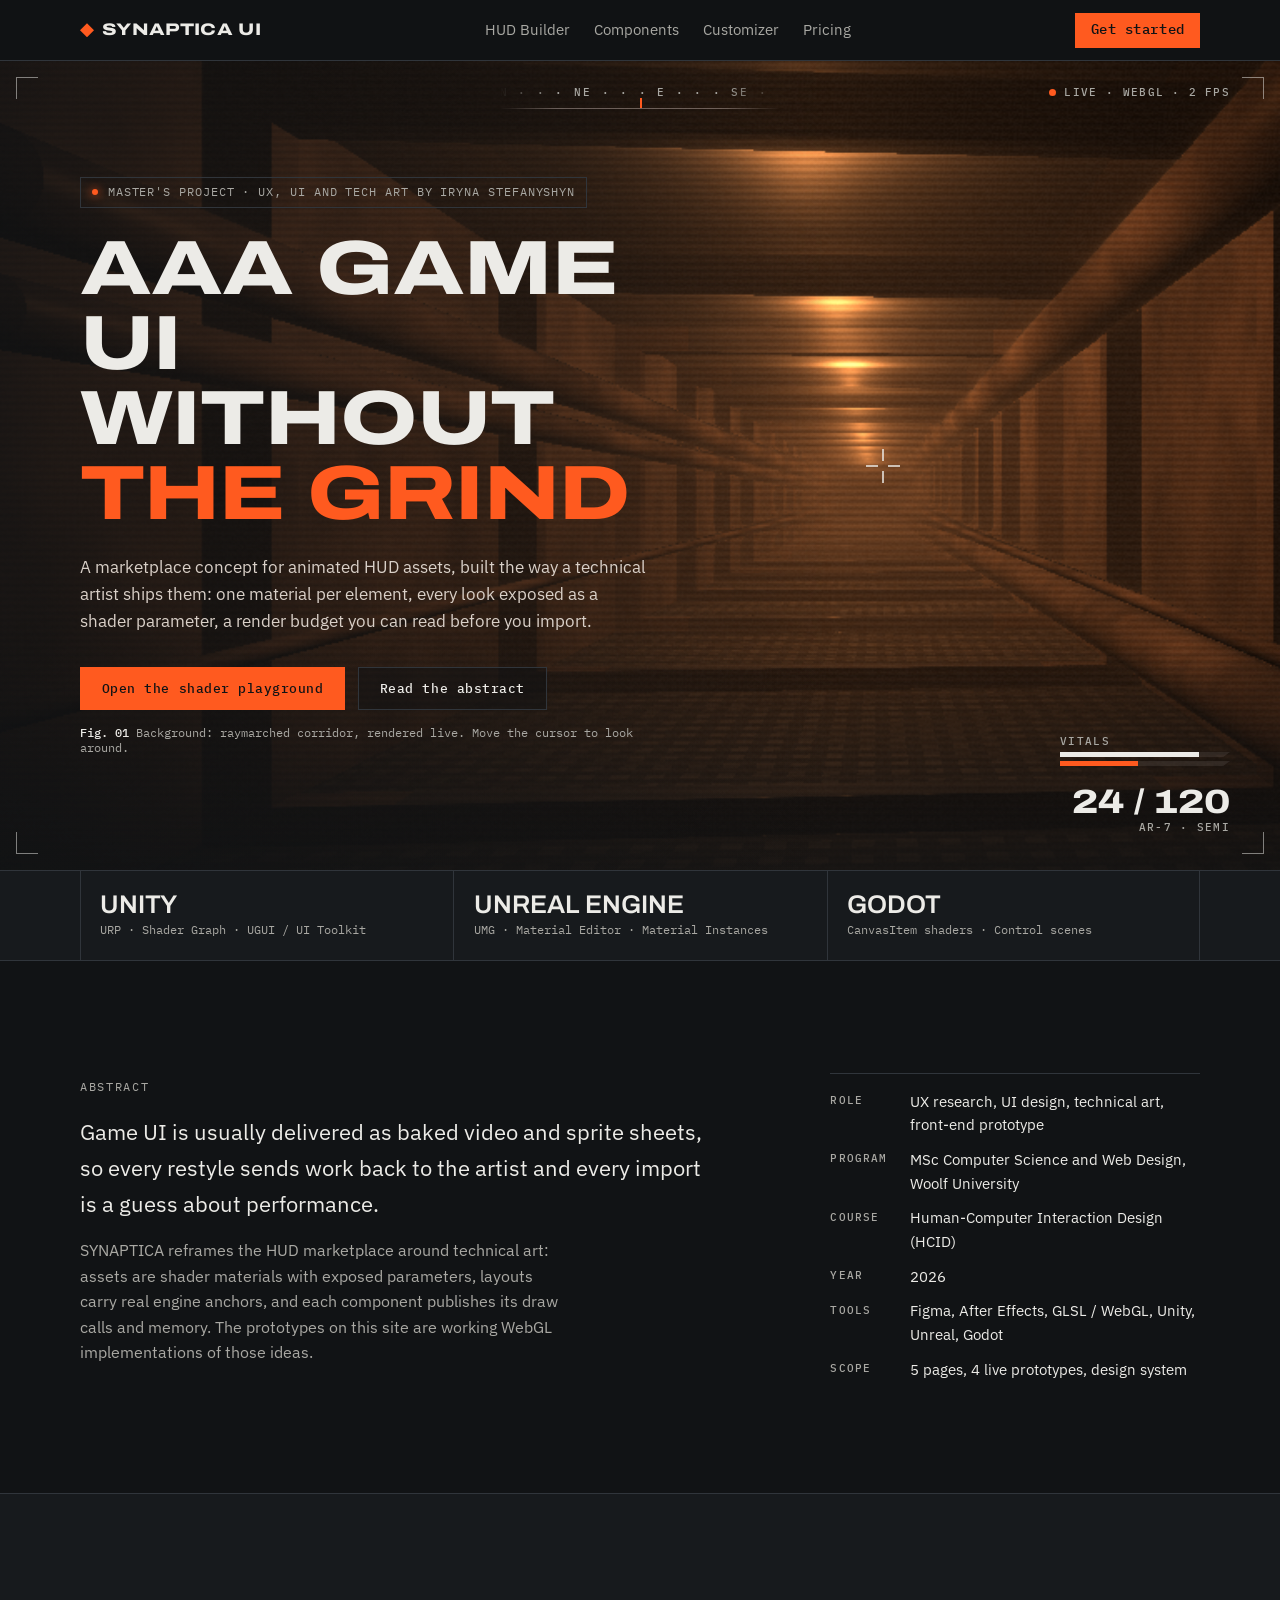
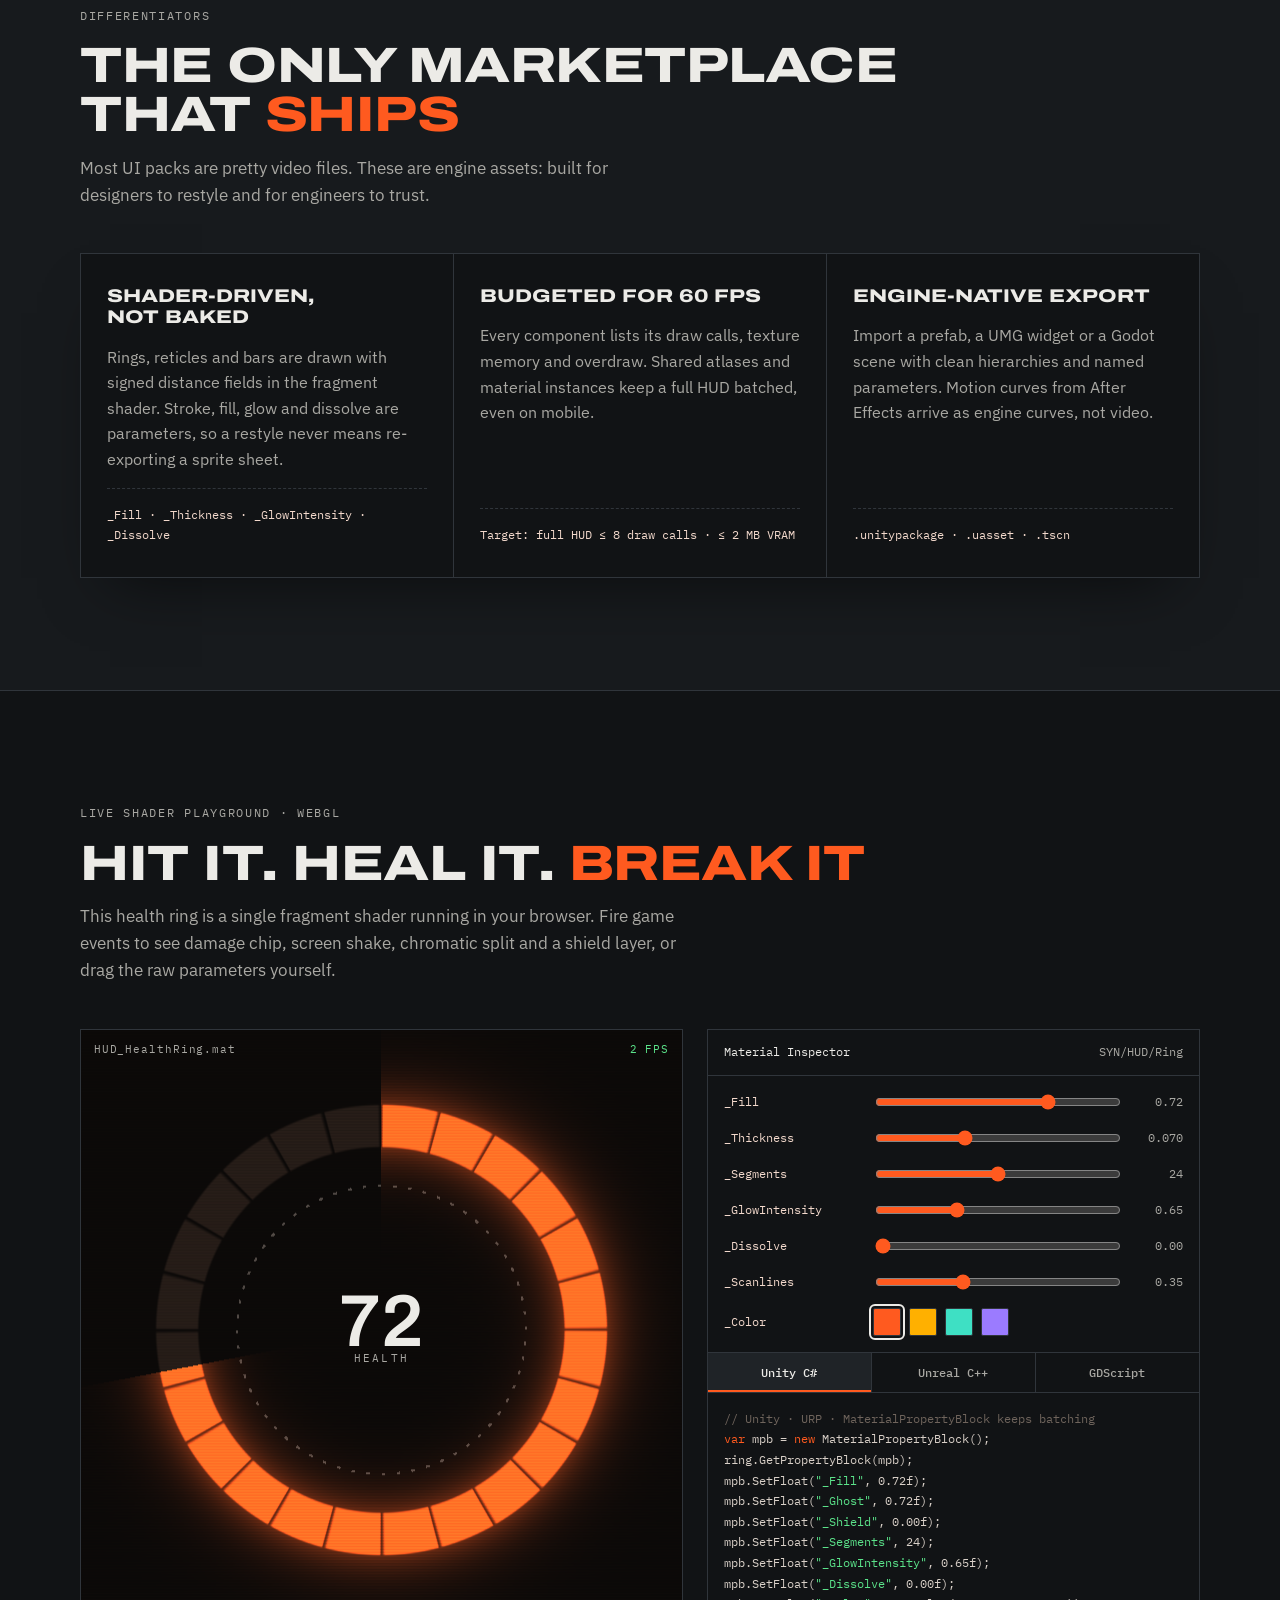
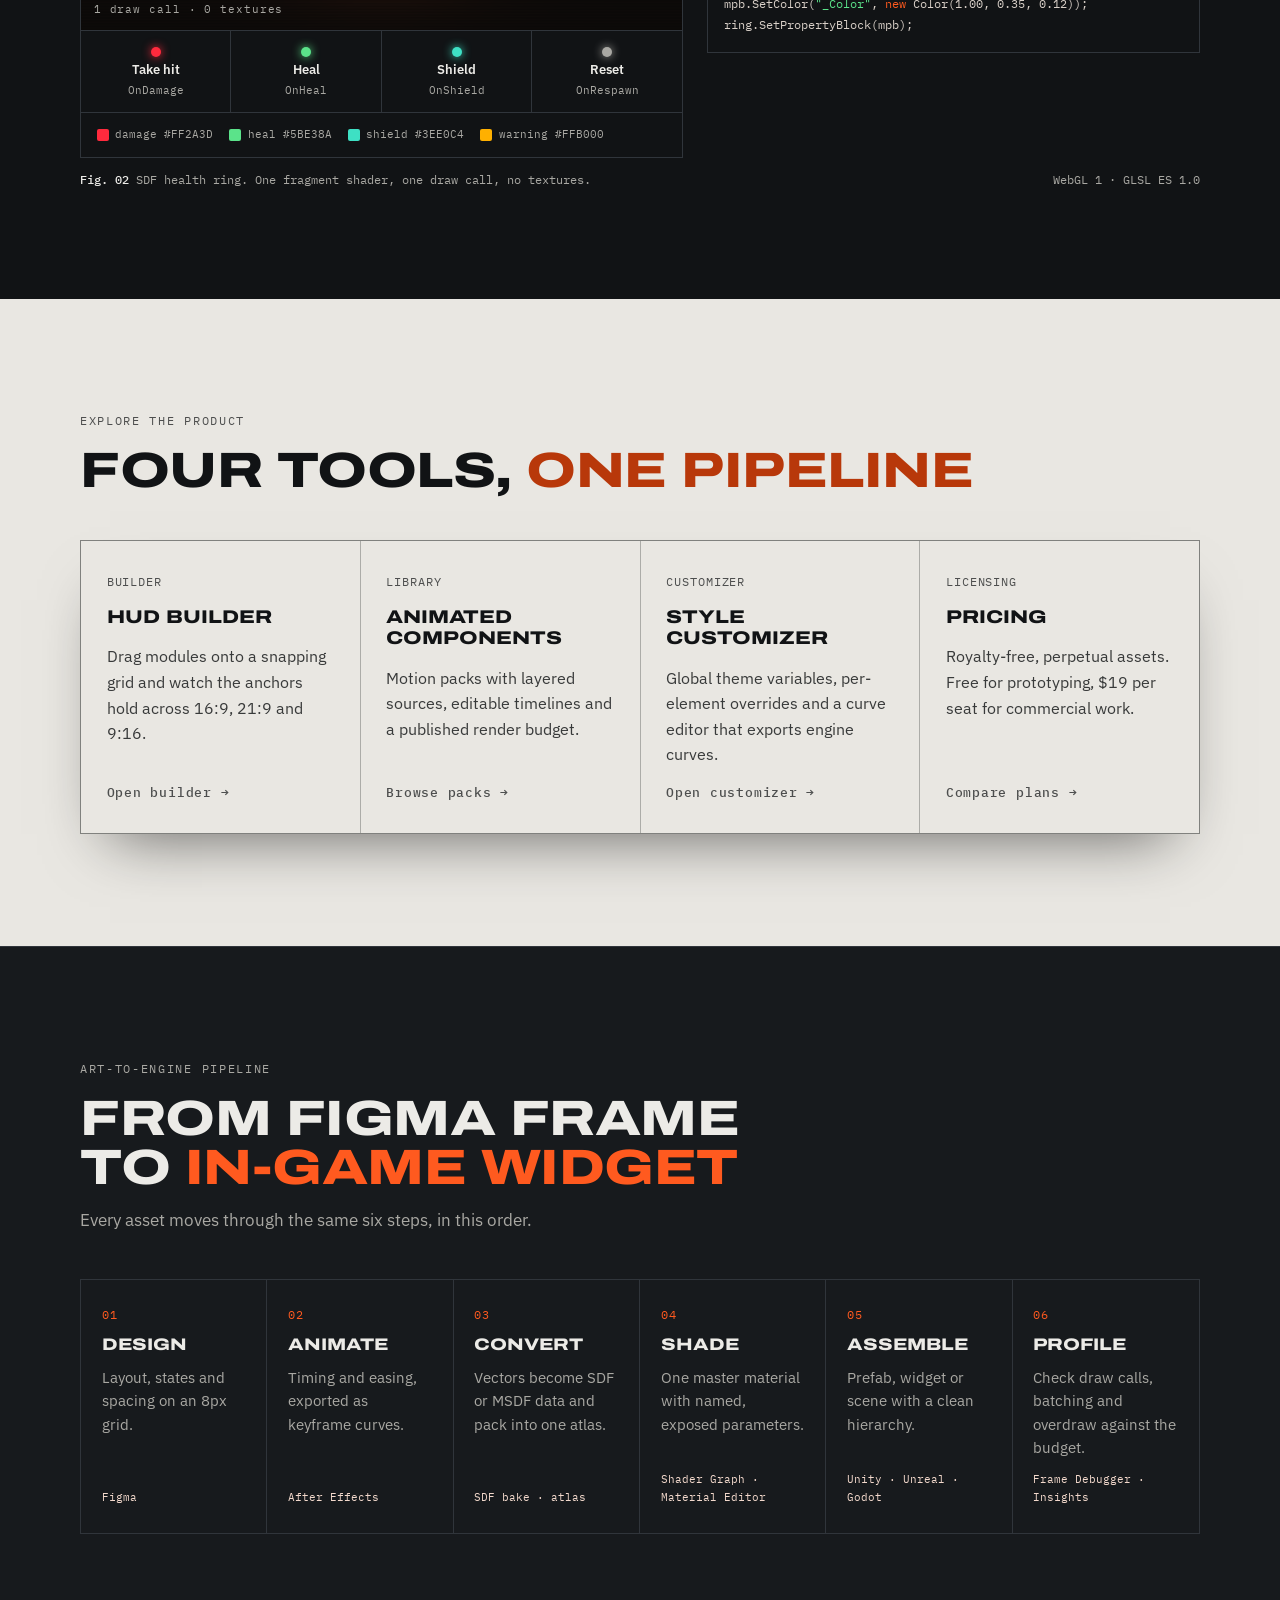
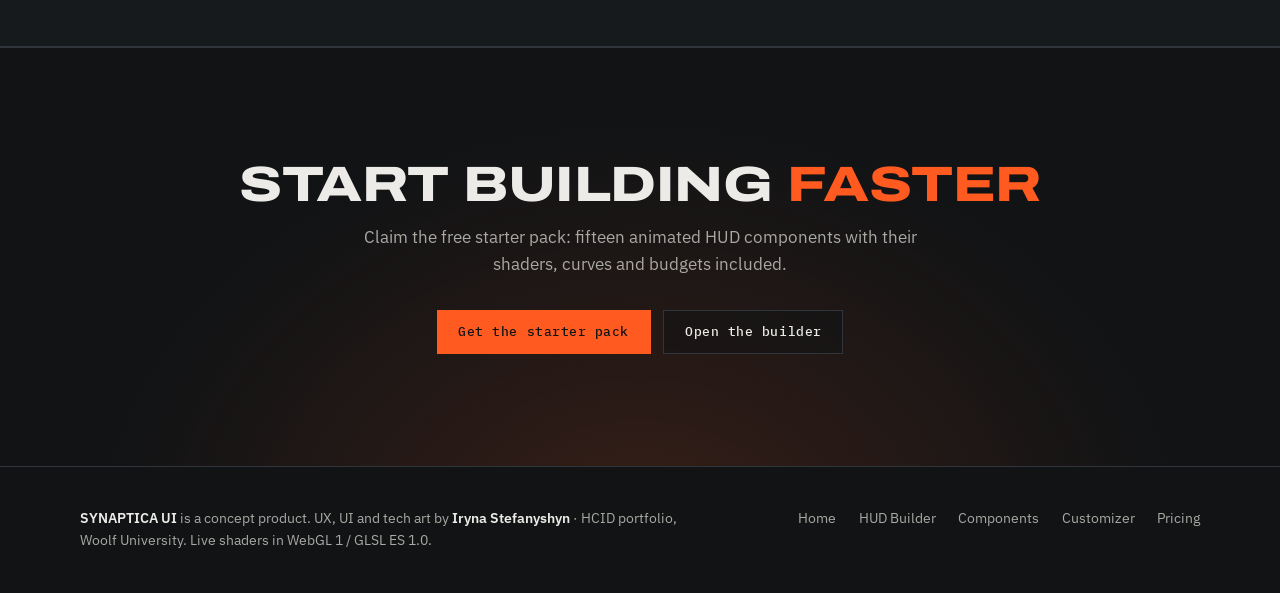
==== index.html @ 422b90f2 "SYNAPTICA site" ====
<!doctype html><html><head><meta charset=utf8><meta name=viewport content="width=device-width,initial-scale=1,viewport-fit=cover"><style>:root{color-scheme:light;box-sizing:border-box;padding-top:env(safe-area-inset-top,0px);padding-bottom:env(safe-area-inset-bottom,0px)}html{scroll-padding-top:env(safe-area-inset-top,0px)}body{margin:0;padding:0;font:14px -apple-system,BlinkMacSystemFont,sans-serif;background:#fff;color:#000}img{max-width:100%}[hidden]:not([hidden=until-found i]){display:none!important}</style></head><body>
<meta charset="utf-8">
<meta name="viewport" content="width=device-width, initial-scale=1, viewport-fit=cover">
<title>SYNAPTICA UI</title>
<meta name="description" content="Concept HUD asset marketplace with live WebGL shaders. UX, UI and tech art by Iryna Stefanyshyn.">
<meta property="og:title" content="SYNAPTICA UI">
<meta property="og:description" content="Concept HUD asset marketplace with live WebGL shaders. UX, UI and tech art by Iryna Stefanyshyn.">
<link rel="preconnect" href="https://fonts.googleapis.com">
<link rel="preconnect" href="https://fonts.gstatic.com" crossorigin>
<link rel="stylesheet" href="https://fonts.googleapis.com/css2?family=Archivo:wdth,wght@100..125,400..800&family=IBM+Plex+Sans:wght@400;500;600&family=IBM+Plex+Mono:wght@400;500&display=swap">
<link rel="stylesheet" href="style.css">
<header class="nav">
  <div class="wrap">
    <a class="logo" href="index.html" aria-current="page"><i></i>SYNAPTICA UI</a>
    <nav class="links" aria-label="Pages">
      <a href="builder.html">HUD Builder</a>
      <a href="components.html">Components</a>
      <a href="customizer.html">Customizer</a>
      <a href="pricing.html">Pricing</a>
    </nav>
    <a class="btn btn-primary btn-sm cta-btn" href="pricing.html#checkout">Get started</a>
    <details class="menu"><summary>MENU</summary><nav aria-label="Pages (mobile)">
      <a href="index.html" aria-current="page">Home</a>
      <a href="builder.html">HUD Builder</a>
      <a href="components.html">Components</a>
      <a href="customizer.html">Customizer</a>
      <a href="pricing.html">Pricing</a>
    </nav></details>
  </div>
</header>
<main>
<section class="hero scene" id="top">
  <canvas class="heroGL" aria-label="Real-time raymarched corridor rendered in WebGL"></canvas>
  <div class="hud" aria-hidden="true">
    <span class="corner c1"></span><span class="corner c2"></span><span class="corner c3"></span><span class="corner c4"></span>
    <div class="live"><i></i>LIVE · WEBGL · <span id="heroFps">60</span> FPS</div>
    <div class="comp w-compass"><div class="tape">N · · · NE · · · E · · · SE · · · S · · · SW · · · W · · · NW · · · N · · · NE · · · E · · · SE · · · S · · · SW · · · W · · · NW · · · </div></div>
    <div class="xh w-xhair"></div>
    <div class="vit"><span>VITALS</span><div class="bar"><i style="width:82%"></i></div><div class="bar sh"><i style="width:46%"></i></div></div>
    <div class="ammo"><b>24 / 120</b>AR-7 · SEMI</div>
  </div>
  <div class="wrap">
    <div>
      <div class="credit"><b></b>Master's project · UX, UI and tech art by Iryna Stefanyshyn</div>
      <h1>AAA game UI<br>without <span class="hot">the grind</span></h1>
      <p class="lede">A marketplace concept for animated HUD assets, built the way a technical artist ships them: one material per element, every look exposed as a shader parameter, a render budget you can read before you import.</p>
      <div class="actions">
        <a class="btn btn-primary" href="#playground">Open the shader playground</a>
        <a class="btn btn-ghost" href="#abstract">Read the abstract</a>
      </div>
      <p class="fig" style="justify-content:flex-start"><span><b>Fig. 01</b> Background: raymarched corridor, rendered live. Move the cursor to look around.</span></p>
    </div>
  </div>
</section>

<div class="engines">
  <div class="wrap">
    <div class="engine"><span>Unity</span><small>URP · Shader Graph · UGUI / UI Toolkit</small></div>
    <div class="engine"><span>Unreal Engine</span><small>UMG · Material Editor · Material Instances</small></div>
    <div class="engine"><span>Godot</span><small>CanvasItem shaders · Control scenes</small></div>
  </div>
</div>

<section class="block" id="abstract">
  <div class="wrap abstract">
    <div>
      <span class="eyebrow">Abstract</span>
      <p class="big" style="margin-top:1rem">Game UI is usually delivered as baked video and sprite sheets, so every restyle sends work back to the artist and every import is a guess about performance.</p>
      <p class="big">SYNAPTICA reframes the HUD marketplace around technical art: assets are shader materials with exposed parameters, layouts carry real engine anchors, and each component publishes its draw calls and memory. The prototypes on this site are working WebGL implementations of those ideas.</p>
    </div>
    <dl>
      <dt>Role</dt><dd>UX research, UI design, technical art, front-end prototype</dd>
      <dt>Program</dt><dd>MSc Computer Science and Web Design, Woolf University</dd>
      <dt>Course</dt><dd>Human-Computer Interaction Design (HCID)</dd>
      <dt>Year</dt><dd>2026</dd>
      <dt>Tools</dt><dd>Figma, After Effects, GLSL / WebGL, Unity, Unreal, Godot</dd>
      <dt>Scope</dt><dd>5 pages, 4 live prototypes, design system</dd>
    </dl>
  </div>
</section>

<section class="block alt">
  <div class="wrap">
    <div class="head">
      <span class="eyebrow">Differentiators</span>
      <h2>The only marketplace that <span class="hot">ships</span></h2>
      <p class="lede">Most UI packs are pretty video files. These are engine assets: built for designers to restyle and for engineers to trust.</p>
    </div>
    <div class="cells">
      <article class="cell">
        <h3>Shader-driven, not baked</h3>
        <p>Rings, reticles and bars are drawn with signed distance fields in the fragment shader. Stroke, fill, glow and dissolve are parameters, so a restyle never means re-exporting a sprite sheet.</p>
        <div class="spec">_Fill · _Thickness · _GlowIntensity · _Dissolve</div>
      </article>
      <article class="cell">
        <h3>Budgeted for 60 fps</h3>
        <p>Every component lists its draw calls, texture memory and overdraw. Shared atlases and material instances keep a full HUD batched, even on mobile.</p>
        <div class="spec">Target: full HUD ≤ 8 draw calls · ≤ 2 MB VRAM</div>
      </article>
      <article class="cell">
        <h3>Engine-native export</h3>
        <p>Import a prefab, a UMG widget or a Godot scene with clean hierarchies and named parameters. Motion curves from After Effects arrive as engine curves, not video.</p>
        <div class="spec">.unitypackage · .uasset · .tscn</div>
      </article>
    </div>
  </div>
</section>

<section class="block" id="playground">
  <div class="wrap">
    <div class="head">
      <span class="eyebrow">Live shader playground · WebGL</span>
      <h2>Hit it. Heal it. <span class="hot">Break it</span></h2>
      <p class="lede">This health ring is a single fragment shader running in your browser. Fire game events to see damage chip, screen shake, chromatic split and a shield layer, or drag the raw parameters yourself.</p>
    </div>
    <div class="lab">
      <div class="stage">
        <div class="viewport" id="viewport">
          <canvas id="ringGL" aria-label="Animated health ring rendered with a WebGL shader"></canvas>
          <span class="vp-label tl">HUD_HealthRing.mat</span>
          <span class="vp-label tr" id="fps">60 FPS</span>
          <span class="vp-label bl">1 draw call · 0 textures</span>
          <span class="lowhp" id="lowhp" hidden>LOW HP</span>
          <div class="hp"><b id="hpNum">72</b><small>HEALTH</small></div>
        </div>
        <div class="events" role="group" aria-label="Game events">
          <button class="ev" id="evHit" style="--c:var(--damage)"><i></i>Take hit<small>OnDamage</small></button>
          <button class="ev" id="evHeal" style="--c:var(--heal)"><i></i>Heal<small>OnHeal</small></button>
          <button class="ev" id="evShield" style="--c:var(--shield)"><i></i>Shield<small>OnShield</small></button>
          <button class="ev" id="evReset" style="--c:var(--muted)"><i></i>Reset<small>OnRespawn</small></button>
        </div>
        <div class="palette" aria-label="HUD state palette">
          <span style="--c:var(--damage)">damage #FF2A3D</span>
          <span style="--c:var(--heal)">heal #5BE38A</span>
          <span style="--c:var(--shield)">shield #3EE0C4</span>
          <span style="--c:var(--warn)">warning #FFB000</span>
        </div>
      </div>
      <div class="panel">
        <div class="panel-head"><span>Material Inspector</span><span>SYN/HUD/Ring</span></div>
        <div class="props">
          <div class="prop"><label for="pFill">_Fill</label><input id="pFill" type="range" min="0" max="1" step="0.01" value="0.72"><output id="oFill">0.72</output></div>
          <div class="prop"><label for="pThick">_Thickness</label><input id="pThick" type="range" min="0.02" max="0.16" step="0.005" value="0.07"><output id="oThick">0.070</output></div>
          <div class="prop"><label for="pSeg">_Segments</label><input id="pSeg" type="range" min="0" max="48" step="1" value="24"><output id="oSeg">24</output></div>
          <div class="prop"><label for="pGlow">_GlowIntensity</label><input id="pGlow" type="range" min="0" max="2" step="0.01" value="0.65"><output id="oGlow">0.65</output></div>
          <div class="prop"><label for="pDis">_Dissolve</label><input id="pDis" type="range" min="0" max="1" step="0.01" value="0"><output id="oDis">0.00</output></div>
          <div class="prop"><label for="pScan">_Scanlines</label><input id="pScan" type="range" min="0" max="1" step="0.01" value="0.35"><output id="oScan">0.35</output></div>
          <div class="prop"><span class="lbl">_Color</span>
            <div class="swatches" role="group" aria-label="Ring color">
              <button class="sw" style="background:#ff5a1f" data-c="1,0.35,0.12" aria-pressed="true" aria-label="Vermilion"></button>
              <button class="sw" style="background:#ffb000" data-c="1,0.69,0" aria-pressed="false" aria-label="Amber"></button>
              <button class="sw" style="background:#3ee0c4" data-c="0.24,0.88,0.77" aria-pressed="false" aria-label="Teal"></button>
              <button class="sw" style="background:#9b7bff" data-c="0.61,0.48,1" aria-pressed="false" aria-label="Violet"></button>
            </div><span></span>
          </div>
        </div>
        <div class="tabs" role="tablist" aria-label="Engine">
          <button class="tab" role="tab" aria-selected="true" data-e="unity">Unity C#</button>
          <button class="tab" role="tab" aria-selected="false" data-e="unreal">Unreal C++</button>
          <button class="tab" role="tab" aria-selected="false" data-e="godot">GDScript</button>
        </div>
        <pre class="code" id="code"></pre>
      </div>
    </div>
    <p class="fig"><span><b>Fig. 02</b> SDF health ring. One fragment shader, one draw call, no textures.</span><span>WebGL 1 · GLSL ES 1.0</span></p>
  </div>
</section>

<section class="block loud">
  <div class="wrap">
    <div class="head">
      <span class="eyebrow">Explore the product</span>
      <h2>Four tools, <span class="hot">one pipeline</span></h2>
    </div>
    <div class="cells c4">
      <a class="cell" href="builder.html"><span class="n">BUILDER</span><h3>HUD Builder</h3><p>Drag modules onto a snapping grid and watch the anchors hold across 16:9, 21:9 and 9:16.</p><span class="go">Open builder →</span></a>
      <a class="cell" href="components.html"><span class="n">LIBRARY</span><h3>Animated components</h3><p>Motion packs with layered sources, editable timelines and a published render budget.</p><span class="go">Browse packs →</span></a>
      <a class="cell" href="customizer.html"><span class="n">CUSTOMIZER</span><h3>Style customizer</h3><p>Global theme variables, per-element overrides and a curve editor that exports engine curves.</p><span class="go">Open customizer →</span></a>
      <a class="cell" href="pricing.html"><span class="n">LICENSING</span><h3>Pricing</h3><p>Royalty-free, perpetual assets. Free for prototyping, $19 per seat for commercial work.</p><span class="go">Compare plans →</span></a>
    </div>
  </div>
</section>

<section class="block alt">
  <div class="wrap">
    <div class="head">
      <span class="eyebrow">Art-to-engine pipeline</span>
      <h2>From Figma frame to <span class="hot">in-game widget</span></h2>
      <p class="lede">Every asset moves through the same six steps, in this order.</p>
    </div>
    <ol class="steps" style="--cols:6">
      <li><span class="n">01</span><h3>Design</h3><p>Layout, states and spacing on an 8px grid.</p><span class="tool">Figma</span></li>
      <li><span class="n">02</span><h3>Animate</h3><p>Timing and easing, exported as keyframe curves.</p><span class="tool">After Effects</span></li>
      <li><span class="n">03</span><h3>Convert</h3><p>Vectors become SDF or MSDF data and pack into one atlas.</p><span class="tool">SDF bake · atlas</span></li>
      <li><span class="n">04</span><h3>Shade</h3><p>One master material with named, exposed parameters.</p><span class="tool">Shader Graph · Material Editor</span></li>
      <li><span class="n">05</span><h3>Assemble</h3><p>Prefab, widget or scene with a clean hierarchy.</p><span class="tool">Unity · Unreal · Godot</span></li>
      <li><span class="n">06</span><h3>Profile</h3><p>Check draw calls, batching and overdraw against the budget.</p><span class="tool">Frame Debugger · Insights</span></li>
    </ol>
  </div>
</section>

<section class="block cta">
  <div class="wrap">
    <h2>Start building <span class="hot">faster</span></h2>
    <p class="lede">Claim the free starter pack: fifteen animated HUD components with their shaders, curves and budgets included.</p>
    <div class="actions">
      <a class="btn btn-primary" href="pricing.html#checkout">Get the starter pack</a>
      <a class="btn btn-ghost" href="builder.html">Open the builder</a>
    </div>
  </div>
</section>

</main>
<footer>
  <div class="wrap">
    <span><strong>SYNAPTICA UI</strong> is a concept product. UX, UI and tech art by <strong>Iryna Stefanyshyn</strong> · HCID portfolio, Woolf University. Live shaders in WebGL 1 / GLSL ES 1.0.</span>
    <nav class="flinks" aria-label="Footer">
      <a href="index.html">Home</a><a href="builder.html">HUD Builder</a><a href="components.html">Components</a><a href="customizer.html">Customizer</a><a href="pricing.html">Pricing</a>
    </nav>
  </div>
</footer>
<script src="core.js"></script>
<script>
(function(){
const {mk,fit,NOISE,reduce,onFrame}=window.SYN;const $=id=>document.getElementById(id);
const ring=mk($('ringGL'),`precision mediump float;uniform vec2 r,shake;uniform float t,fill,ghost,thick,seg,glow,dis,scan,flash,chroma,shield,low;uniform vec3 col,fcol;${NOISE}
vec3 ringC(vec2 p){
 float R=.34;float d=abs(length(p)-R)-thick*.5;
 float an=fract(atan(p.x,p.y)/6.2831853+1.);
 float g=1.;if(seg>.5){float f=fract(an*seg);g=smoothstep(0.,.04,f)*smoothstep(1.,.92,f);}
 float aa=1.5/min(r.x,r.y);
 float shape=(1.-smoothstep(-aa,aa,d))*g;
 float on=step(an,fill);float gh=step(an,ghost)*(1.-on);
 float nv=fbm(p*9.+t*.3);float alive=step(dis,nv);
 float edge=(1.-smoothstep(0.,.05,nv-dis))*step(.001,dis)*alive;
 float pulse=low*(.5+.5*sin(t*9.));
 vec3 cc=mix(col,vec3(1.,.08,.12),low);
 vec3 c=vec3(.05,.04,.035);
 c=mix(c,vec3(.16,.12,.1),shape*(1.-on));
 c=mix(c,vec3(1.,.93,.86),shape*gh*.9);
 c=mix(c,cc,shape*on*alive);
 c+=vec3(1.,.8,.5)*edge*shape*on*1.5;
 c+=cc*exp(-max(d,0.)*28.)*(glow+pulse*1.3)*on*alive*.6;
 float R2=R+thick*.5+.055;float d2=abs(length(p)-R2)-.011;
 float sh=(1.-smoothstep(-aa,aa,d2))*step(.18,fract(an*36.-t*.4))*shield;
 vec3 sc=vec3(.24,.88,.77);
 c=mix(c,sc,sh*.95);c+=sc*exp(-max(d2,0.)*36.)*shield*(.35+.15*sin(t*4.));
 c+=vec3(.65,.6,.57)*step(abs(length(p)-.24),.002)*step(.75,fract(an*60.))*.45;
 c+=fcol*flash*(shape*.85+exp(-max(d,0.)*9.)*.4);
 c+=vec3(1.,.05,.1)*pulse*.08*smoothstep(.55,.15,length(p));
 return c;}
void main(){vec2 p=(gl_FragCoord.xy-.5*r)/min(r.x,r.y)+shake;vec3 c;
 if(chroma>.0005){c=vec3(ringC(p+vec2(chroma,0.)).r,ringC(p).g,ringC(p-vec2(chroma,0.)).b);}else{c=ringC(p);}
 c*=1.-scan*.45*(.5+.5*sin(gl_FragCoord.y*2.2-t*6.));
 gl_FragColor=vec4(c,1.);}`);
const P={fill:.72,ghost:.72,thick:.07,seg:24,glow:.65,dis:0,scan:.35,col:[1,.35,.12],flash:0,fcol:[1,.1,.15],chroma:0,shield:0,low:0,shakeAmt:0};
const ids={pFill:['fill',2],pThick:['thick',3],pSeg:['seg',0],pGlow:['glow',2],pDis:['dis',2],pScan:['scan',2]};
const out={pFill:'oFill',pThick:'oThick',pSeg:'oSeg',pGlow:'oGlow',pDis:'oDis',pScan:'oScan'};
let engine='unity',lastEvent='',lastCode='';
function code(){
  const f=P.fill.toFixed(2),gh=P.ghost.toFixed(2),g=P.glow.toFixed(2),d=P.dis.toFixed(2),s=P.seg,sd=P.shield.toFixed(2);
  const c=P.col.map(v=>v.toFixed(2)).join(', ');
  const k=x=>'<span class="k">'+x+'</span>',n=x=>'<span class="s">'+x+'</span>',cm=x=>'<span class="c">'+x+'</span>';
  if(engine==='unity') return (lastEvent?cm('// '+lastEvent)+'\n':'')+cm('// Unity · URP · MaterialPropertyBlock keeps batching')+'\n'+
    k('var')+' mpb = '+k('new')+' MaterialPropertyBlock();\nring.GetPropertyBlock(mpb);\nmpb.SetFloat('+n('"_Fill"')+', '+f+'f);\nmpb.SetFloat('+n('"_Ghost"')+', '+gh+'f);\nmpb.SetFloat('+n('"_Shield"')+', '+sd+'f);\nmpb.SetFloat('+n('"_Segments"')+', '+s+');\nmpb.SetFloat('+n('"_GlowIntensity"')+', '+g+'f);\nmpb.SetFloat('+n('"_Dissolve"')+', '+d+'f);\nmpb.SetColor('+n('"_Color"')+', '+k('new')+' Color('+c+'));\nring.SetPropertyBlock(mpb);';
  if(engine==='unreal') return (lastEvent?cm('// '+lastEvent)+'\n':'')+cm('// Unreal · Dynamic Material Instance on a UMG Image')+'\n'+
    'UMaterialInstanceDynamic* MID = RingImage->GetDynamicMaterial();\nMID->SetScalarParameterValue('+n('TEXT("Fill")')+', '+f+'f);\nMID->SetScalarParameterValue('+n('TEXT("Ghost")')+', '+gh+'f);\nMID->SetScalarParameterValue('+n('TEXT("Shield")')+', '+sd+'f);\nMID->SetScalarParameterValue('+n('TEXT("Segments")')+', '+s+'.f);\nMID->SetScalarParameterValue('+n('TEXT("GlowIntensity")')+', '+g+'f);\nMID->SetScalarParameterValue('+n('TEXT("Dissolve")')+', '+d+'f);\nMID->SetVectorParameterValue('+n('TEXT("Color")')+', FLinearColor('+c+'));';
  return (lastEvent?cm('# '+lastEvent)+'\n':'')+cm('# Godot 4 · ShaderMaterial on a TextureRect')+'\n'+
    k('var')+' mat := $Ring.material '+k('as')+' ShaderMaterial\nmat.set_shader_parameter('+n('"fill"')+', '+f+')\nmat.set_shader_parameter('+n('"ghost"')+', '+gh+')\nmat.set_shader_parameter('+n('"shield"')+', '+sd+')\nmat.set_shader_parameter('+n('"segments"')+', '+s+')\nmat.set_shader_parameter('+n('"glow_intensity"')+', '+g+')\nmat.set_shader_parameter('+n('"dissolve"')+', '+d+')\nmat.set_shader_parameter('+n('"color"')+', Color('+c+'))';
}
function syncUI(){
  const html=code();if(html!==lastCode){$('code').innerHTML=html;lastCode=html;}
  $('hpNum').textContent=Math.round(P.fill*100);$('pFill').value=P.fill;$('oFill').textContent=P.fill.toFixed(2);
  $('lowhp').hidden=!(P.fill<.25);
}
const E={outCubic:x=>1-Math.pow(1-x,3),outBack:x=>{const c=1.70158;return 1+(c+1)*Math.pow(x-1,3)+c*Math.pow(x-1,2);}};
let tw=[];
function tween(k,to,dur,ease,delay){tw=tw.filter(a=>a.k!==k);if(reduce){P[k]=to;return;}tw.push({k,from:null,to,dur,ease:E[ease||'outCubic'],start:performance.now()+(delay||0)});}
function step(now){tw=tw.filter(a=>{if(now<a.start)return true;if(a.from===null)a.from=P[a.k];const x=Math.min(1,(now-a.start)/a.dur);P[a.k]=a.from+(a.to-a.from)*a.ease(x);return x<1;});}
function floater(text,color){const s=document.createElement('span');s.className='floater';s.textContent=text;s.style.color=color;s.style.marginLeft=(Math.random()*60-30)+'px';$('viewport').appendChild(s);setTimeout(()=>s.remove(),1100);}
const css=n=>getComputedStyle(document.documentElement).getPropertyValue(n).trim();
function after(){syncUI();if(reduce){P.low=P.fill<.25?1:0;draw(0);}}
$('evHit').addEventListener('click',()=>{
  let amt=.1+Math.random()*.12;const shielded=P.shield>.5;
  if(shielded){amt*=.4;tween('shield',0,350);P.fcol=[.24,.88,.77];}else{P.fcol=[1,.1,.15];}
  const before=P.fill;P.ghost=Math.max(P.ghost,before);P.fill=Math.max(0,before-amt);
  tween('ghost',P.fill,650,'outCubic',450);
  P.flash=1;tween('flash',0,380);P.chroma=shielded?.008:.028;tween('chroma',0,420);P.shakeAmt=shielded?.012:.035;tween('shakeAmt',0,320);
  floater('-'+Math.round(amt*100),shielded?css('--shield'):css('--damage'));
  lastEvent=shielded?'OnDamage: shield absorbed 60%, _Shield -> 0':'OnDamage: _Fill drops now, _Ghost eases down after 0.45 s';
  if(reduce)P.ghost=P.fill;after();
});
$('evHeal').addEventListener('click',()=>{
  const to=Math.min(1,P.fill+.15+Math.random()*.1);floater('+'+Math.round((to-P.fill)*100),css('--heal'));
  P.ghost=to;tween('fill',to,600,'outBack');P.fcol=[.36,.89,.54];P.flash=.9;tween('flash',0,500);
  lastEvent='OnHeal: _Ghost previews target, _Fill follows with ease-out-back';after();
});
$('evShield').addEventListener('click',()=>{
  const on=P.shield<.5;tween('shield',on?1:0,550,on?'outBack':'outCubic');P.fcol=[.24,.88,.77];P.flash=.6;tween('flash',0,400);
  lastEvent=on?'OnShield: _Shield 0 -> 1, ease-out-back':'OnShield: _Shield 1 -> 0';after();
});
$('evReset').addEventListener('click',()=>{tween('fill',.72,700);tween('ghost',.72,700);tween('shield',0,300);tween('dis',0,300);lastEvent='OnRespawn: values return to defaults';after();});
Object.keys(ids).forEach(id=>{const el=$(id);el.addEventListener('input',()=>{const [k,dp]=ids[id];P[k]=parseFloat(el.value);if(k==='fill')P.ghost=P.fill;$(out[id]).textContent=dp?P[k].toFixed(dp):P[k];lastEvent='';after();});});
document.querySelectorAll('.sw').forEach(b=>b.addEventListener('click',()=>{document.querySelectorAll('.sw').forEach(x=>x.setAttribute('aria-pressed','false'));b.setAttribute('aria-pressed','true');P.col=b.dataset.c.split(',').map(Number);after();}));
document.querySelectorAll('.tab').forEach(b=>b.addEventListener('click',()=>{document.querySelectorAll('.tab').forEach(x=>x.setAttribute('aria-selected','false'));b.setAttribute('aria-selected','true');engine=b.dataset.e;syncUI();}));
syncUI();
function draw(ms){if(!ring)return;const c=ring.gl.canvas,g=ring.gl;fit(c,2);g.viewport(0,0,c.width,c.height);g.useProgram(ring.pr);
  g.uniform2f(ring.u('r'),c.width,c.height);g.uniform1f(ring.u('t'),ms/1000);
  ['fill','ghost','thick','seg','glow','dis','scan','flash','chroma','shield','low'].forEach(k=>g.uniform1f(ring.u(k),P[k]));
  g.uniform3f(ring.u('col'),P.col[0],P.col[1],P.col[2]);g.uniform3f(ring.u('fcol'),P.fcol[0],P.fcol[1],P.fcol[2]);
  g.uniform2f(ring.u('shake'),(Math.random()-.5)*P.shakeAmt,(Math.random()-.5)*P.shakeAmt);g.drawArrays(g.TRIANGLES,0,3);}
let last=performance.now(),frames=0,acc=0,busy=false;
if(reduce){draw(4000);$('fps').textContent='STATIC';addEventListener('resize',()=>draw(4000));}
else onFrame(ms=>{P.low+=((P.fill<.25?1:0)-P.low)*.08;const active=tw.length>0;step(ms);if(active||busy)syncUI();busy=active;draw(ms);
  frames++;acc+=ms-last;last=ms;if(acc>500){$('fps').textContent=Math.round(frames*1000/acc)+' FPS';frames=0;acc=0;}});
})();
</script>


</body></html>
---- style.css ----
/* SYNAPTICA UI — shared styles. Layout: one dark game-UI world; shader heroes, 1200px column sections, tech data in mono like an engine inspector. Brand colors from Iryna's Figma system + separate HUD state palette. */
:root{
  --bg:#111315;--surface:#171a1d;--raised:#1f2327;--line:#30353b;
  --fg:#ecebe7;--muted:#a9a8a3;--amber:#e9e7e2;--ink:#111315;--accent:#ff5a1f;--accent-soft:#f3d9cc;
  --damage:#ff2a3d;--heal:#5be38a;--shield:#3ee0c4;--warn:#ffb000;
  --display:"Archivo","Arial Black",sans-serif;
  --body:"IBM Plex Sans",system-ui,-apple-system,"Segoe UI",sans-serif;
  --mono:"IBM Plex Mono",ui-monospace,"SFMono-Regular",Menlo,monospace;
  color-scheme:dark;
}
*{box-sizing:border-box}
html{scroll-behavior:smooth}
body{margin:0;background:var(--bg);color:var(--fg);font-family:var(--body);font-size:16px;line-height:1.6;-webkit-font-smoothing:antialiased}
a{color:inherit}
img{max-width:100%}
[hidden]{display:none!important}
:focus-visible{outline:2px solid var(--accent);outline-offset:3px}
.wrap{max-width:1200px;margin-inline:auto;padding-inline:clamp(16px,4vw,40px)}
h1,h2,h3{font-family:var(--display);font-weight:800;font-stretch:125%;text-transform:uppercase;line-height:.98;letter-spacing:-.01em;margin:0;text-wrap:balance}
h1{font-size:clamp(2.4rem,6vw,5rem)}
h2{font-size:clamp(1.9rem,4.2vw,3.1rem)}
h3{font-size:1.15rem;line-height:1.15;letter-spacing:0}
p{margin:0}
.hot{color:var(--accent)}
.eyebrow{font-family:var(--mono);font-size:.75rem;letter-spacing:.14em;text-transform:uppercase;color:var(--muted)}
.lede{color:var(--muted);max-width:60ch;font-size:1.05rem}
.btn{display:inline-flex;align-items:center;gap:.5rem;font:500 .82rem/1 var(--mono);letter-spacing:.04em;padding:.9rem 1.3rem;border-radius:0;text-decoration:none;border:1px solid transparent;cursor:pointer}
.btn-primary{background:var(--accent);color:var(--ink)}
.btn-primary:hover{background:#ff7a47}
.btn-ghost{border-color:var(--line);color:var(--fg);background:rgba(17,19,21,.5)}
.btn-ghost:hover{border-color:var(--muted)}
.btn-sm{padding:.6rem .9rem;font-size:.85rem}
.actions{display:flex;flex-wrap:wrap;gap:.8rem;margin-top:2rem}
.mono{font-family:var(--mono)}

/* nav */
.nav{position:sticky;top:env(safe-area-inset-top,0px);z-index:30;background:rgba(17,19,21,.88);backdrop-filter:blur(10px);border-bottom:1px solid var(--line)}
.nav .wrap{display:flex;align-items:center;justify-content:space-between;gap:1rem;padding-block:.8rem}
.logo{font-family:var(--display);font-weight:800;font-stretch:125%;font-size:1.05rem;letter-spacing:.02em;text-decoration:none;display:flex;align-items:center;gap:.5rem;white-space:nowrap}
.logo i{width:14px;height:14px;background:var(--accent);clip-path:polygon(50% 0,100% 50%,50% 100%,0 50%);display:block}
.links{display:flex;gap:1.5rem;font-size:.92rem;color:var(--muted)}
.links a{text-decoration:none;padding-block:.2rem}
.links a:hover{color:var(--fg)}
.links a[aria-current=page]{color:var(--fg);box-shadow:0 2px 0 var(--accent)}
.menu{display:none;position:relative}
.menu summary{list-style:none;cursor:pointer;font:500 .8rem var(--mono);letter-spacing:.1em;border:1px solid var(--line);padding:.5rem .8rem;border-radius:2px}
.menu summary::-webkit-details-marker{display:none}
.menu nav{position:absolute;right:0;top:calc(100% + .5rem);background:var(--surface);border:1px solid var(--line);display:flex;flex-direction:column;min-width:200px}
.menu nav a{padding:.8rem 1rem;text-decoration:none;border-bottom:1px solid var(--line)}
.menu nav a:last-child{border-bottom:0}
.menu nav a[aria-current=page]{color:var(--accent)}
@media (max-width:900px){.links,.nav .cta-btn{display:none}.menu{display:block}}

/* hero */
.hero{position:relative;overflow:hidden;border-bottom:1px solid var(--line);cursor:crosshair}
.heroGL{position:absolute;inset:0;width:100%;height:100%;display:block}
.hero::after{content:"";position:absolute;inset:0;background:linear-gradient(90deg,rgba(17,19,21,.86) 0%,rgba(17,19,21,.4) 55%,rgba(17,19,21,0) 100%);pointer-events:none}
.hero .wrap{position:relative;z-index:2;display:grid;grid-template-columns:1.25fr .75fr;gap:2rem;align-items:center;padding-block:clamp(56px,9vw,120px)}
.hero.sm .wrap{padding-block:clamp(48px,7vw,96px);grid-template-columns:1fr}
.hero .lede{margin-top:1.4rem;color:#d9d0c8}
.glitch{}
@keyframes glitch{
  0%{text-shadow:4px 0 var(--accent),-4px 0 var(--shield);transform:translateX(-3px)}
  15%{text-shadow:-5px 0 var(--accent),5px 0 var(--shield);transform:translateX(4px) skewX(-6deg)}
  30%{text-shadow:none;transform:none}
  45%{text-shadow:2px 0 var(--accent),-2px 0 var(--shield);transform:translateX(-2px)}
  60%{text-shadow:-1px 0 var(--accent),1px 0 var(--shield);transform:skewX(3deg)}
  75%,100%{text-shadow:none;transform:none}}
.credit{display:inline-flex;align-items:center;gap:.6rem;margin-bottom:1.4rem;font-family:var(--mono);font-size:.72rem;letter-spacing:.08em;text-transform:uppercase;color:var(--accent-soft);border:1px solid rgba(255,61,0,.45);padding:.35rem .7rem;border-radius:2px;background:rgba(255,61,0,.08)}
.credit b{width:6px;height:6px;border-radius:50%;background:var(--accent);box-shadow:0 0 10px var(--accent)}
.reticle{justify-self:end;width:min(300px,100%);max-width:100%;display:flex;flex-direction:column;gap:.6rem;align-items:center;will-change:transform}
.reticle svg{width:100%;aspect-ratio:1;max-width:100%}
.readout{font-family:var(--mono);font-size:.72rem;letter-spacing:.12em;color:var(--accent-soft);text-transform:uppercase;font-variant-numeric:tabular-nums}
.readout em{font-style:normal;color:var(--accent)}
.spin{transform-origin:150px 150px;animation:spin 14s linear infinite}
.spin.rev{animation-duration:22s;animation-direction:reverse}
@keyframes spin{to{transform:rotate(360deg)}}
.stats{display:flex;gap:2rem;flex-wrap:wrap;margin-top:2.4rem;font-family:var(--mono);font-size:.78rem;color:var(--muted)}
.stats strong{display:block;font-family:var(--display);font-size:2rem;color:var(--fg);font-weight:600;line-height:1}
.hint{position:absolute;z-index:2;right:clamp(16px,4vw,40px);bottom:1rem;font-family:var(--mono);font-size:.68rem;letter-spacing:.12em;color:var(--muted);text-transform:uppercase}
@media (max-width:860px){.hero .wrap{grid-template-columns:1fr}.reticle{justify-self:start;width:180px}.hint{display:none}}

/* engines strip */
.engines{border-bottom:1px solid var(--line);background:var(--surface)}
.engines .wrap{display:grid;grid-template-columns:repeat(3,1fr)}
.engine{padding:1.3rem 1.2rem;border-left:1px solid var(--line);display:flex;flex-direction:column;gap:.2rem;min-width:0}
.engine:last-child{border-right:1px solid var(--line)}
.engine span{font-family:var(--display);font-size:1.6rem;font-weight:600;text-transform:uppercase;line-height:1}
.engine small{font-family:var(--mono);font-size:.72rem;color:var(--muted)}
@media (max-width:640px){.engines .wrap{grid-template-columns:1fr}.engine{border-right:1px solid var(--line);border-bottom:1px solid var(--line)}}

/* sections */
section.block{padding-block:clamp(64px,9vw,112px)}
section.alt{background:var(--surface);border-block:1px solid var(--line)}
.head{display:flex;flex-direction:column;gap:1rem;margin-bottom:2.8rem}
.split{display:grid;grid-template-columns:.9fr 1.1fr;gap:clamp(1.5rem,4vw,3.5rem);align-items:center}
.split > *{min-width:0}
@media (max-width:900px){.split{grid-template-columns:1fr}}

/* grid of cells with hairlines */
.cells{display:grid;grid-template-columns:repeat(3,1fr);gap:1px;background:var(--line);border:1px solid var(--line)}
.cells.c4{grid-template-columns:repeat(4,1fr)}
.cell{background:var(--bg);padding:2rem 1.6rem;display:flex;flex-direction:column;gap:1rem;min-width:0}
section.alt .cell{background:var(--surface)}
.cell p{color:var(--muted)}
a.cell{text-decoration:none;transition:background .2s}
a.cell:hover{background:var(--raised)}
.cell .go{margin-top:auto;font:500 .8rem var(--mono);color:var(--accent);letter-spacing:.06em}
.spec{margin-top:auto;font-family:var(--mono);font-size:.78rem;color:var(--accent-soft);padding-top:1rem;border-top:1px dashed var(--line)}
.n{font-family:var(--mono);font-size:.72rem;color:var(--accent);letter-spacing:.08em}
@media (max-width:1000px){.cells.c4{grid-template-columns:repeat(2,1fr)}}
@media (max-width:860px){.cells{grid-template-columns:1fr}.cells.c4{grid-template-columns:1fr}}

/* inspector-style panels */
.panel{background:var(--bg);border:1px solid var(--line);display:flex;flex-direction:column;min-width:0}
.panel-head{display:flex;justify-content:space-between;align-items:center;gap:1rem;padding:.8rem 1rem;border-bottom:1px solid var(--line);font-family:var(--mono);font-size:.78rem}
.panel-head span:last-child{color:var(--muted)}
.props{padding:1rem;display:flex;flex-direction:column;gap:1rem}
.prop{display:grid;grid-template-columns:8.5rem 1fr 3.2rem;align-items:center;gap:.8rem;font-family:var(--mono);font-size:.78rem}
.prop label,.prop .lbl{color:var(--accent-soft)}
.prop output{text-align:right;font-variant-numeric:tabular-nums;color:var(--muted)}
input[type=range]{width:100%;accent-color:var(--accent);min-width:0}
@media (max-width:420px){.prop{grid-template-columns:1fr 3rem}.prop input[type=range]{grid-column:1/-1;grid-row:2}.prop > :nth-child(2):not(input){grid-column:1/-1;grid-row:2;min-width:0}.prop > :nth-child(3):empty{display:none}}
.tabs{display:flex;border-top:1px solid var(--line);border-bottom:1px solid var(--line)}
.tab{flex:1;background:none;border:0;border-right:1px solid var(--line);color:var(--muted);font:500 .78rem var(--mono);padding:.7rem .4rem;cursor:pointer}
.tab:last-child{border-right:0}
.tab[aria-selected=true]{color:var(--fg);background:var(--raised);box-shadow:inset 0 -2px 0 var(--accent)}
pre.code{margin:0;padding:1rem;font:400 .76rem/1.7 var(--mono);color:#d9d0c8;overflow-x:auto;white-space:pre}
.code .k{color:var(--accent)}.code .c{color:#6f645c}.code .s{color:var(--heal)}
.seg{display:inline-flex;border:1px solid var(--line);border-radius:2px;overflow:hidden}
.seg button{background:none;border:0;border-right:1px solid var(--line);color:var(--muted);font:500 .75rem var(--mono);padding:.5rem .8rem;cursor:pointer}
.seg button:last-child{border-right:0}
.seg button[aria-pressed=true]{background:var(--raised);color:var(--fg);box-shadow:inset 0 -2px 0 var(--accent)}

/* table */
.tablebox{overflow-x:auto;border:1px solid var(--line)}
table{width:100%;border-collapse:collapse;min-width:720px;font-size:.92rem}
th,td{text-align:left;padding:.95rem 1rem;border-bottom:1px solid var(--line)}
th{font-family:var(--mono);font-weight:500;font-size:.72rem;letter-spacing:.1em;text-transform:uppercase;color:var(--muted);background:var(--surface)}
td.num{font-family:var(--mono);font-variant-numeric:tabular-nums}
tr:last-child td{border-bottom:0}
tbody tr:hover{background:var(--surface)}
.pill{display:inline-block;font-family:var(--mono);font-size:.7rem;padding:.15rem .45rem;border:1px solid var(--line);border-radius:2px;margin-right:.25rem;color:var(--muted)}
.note{margin-top:1rem;font-size:.85rem;color:var(--muted)}

/* steps list */
.steps{list-style:none;margin:0;padding:0;display:grid;grid-template-columns:repeat(var(--cols,3),1fr);border:1px solid var(--line)}
.steps li{padding:1.6rem 1.3rem;border-right:1px solid var(--line);display:flex;flex-direction:column;gap:.7rem;min-width:0;transition:background .2s}
.steps li:hover{background:var(--raised)}
.steps li:last-child{border-right:0}
.steps h3{font-size:1.05rem}
.steps p{font-size:.92rem;color:var(--muted)}
.steps .tool{margin-top:auto;font-family:var(--mono);font-size:.7rem;color:var(--accent-soft)}
@media (max-width:1000px){.steps{grid-template-columns:repeat(2,1fr)}.steps li{border-bottom:1px solid var(--line)}.steps li:nth-child(2n){border-right:0}}
@media (max-width:560px){.steps{grid-template-columns:1fr}.steps li{border-right:0}}

/* cta + footer */
.cta{text-align:center;border-top:1px solid var(--line);background:radial-gradient(ellipse at 50% 120%,rgba(255,90,31,.16),transparent 60%),var(--bg)}
.cta .actions{justify-content:center}
.cta .lede{margin-inline:auto;margin-top:1rem}
footer{border-top:1px solid var(--line);padding-block:2.6rem;font-size:.85rem;color:var(--muted)}
footer .wrap{display:grid;grid-template-columns:1.4fr 1fr;gap:2rem}
footer .flinks{display:flex;flex-wrap:wrap;gap:.5rem 1.4rem;justify-content:flex-end}
footer a{text-decoration:none}footer a:hover{color:var(--fg)}
footer strong{color:var(--fg);font-weight:600}
@media (max-width:700px){footer .wrap{grid-template-columns:1fr}footer .flinks{justify-content:flex-start}}

/* ---------- home playground ---------- */
.lab{display:grid;grid-template-columns:1.1fr .9fr;gap:1.5rem;align-items:start}
@media (max-width:900px){.lab{grid-template-columns:1fr}}
.stage{display:flex;flex-direction:column;gap:1px;background:var(--line);border:1px solid var(--line);min-width:0}
.viewport{position:relative;background:#0d0a09;aspect-ratio:1/1;max-width:100%;overflow:hidden}
.viewport canvas{width:100%;height:100%;display:block}
.vp-label{position:absolute;font-family:var(--mono);font-size:.7rem;color:var(--muted);letter-spacing:.08em;z-index:2}
.vp-label.tl{top:.7rem;left:.8rem}.vp-label.tr{top:.7rem;right:.8rem;color:var(--heal)}.vp-label.bl{bottom:.7rem;left:.8rem}
.lowhp{position:absolute;bottom:.6rem;right:.8rem;z-index:2;font-family:var(--mono);font-size:.7rem;letter-spacing:.14em;color:var(--ink);background:var(--damage);padding:.15rem .5rem;border-radius:2px;animation:blink .55s steps(2) infinite}
@keyframes blink{50%{opacity:.35}}
.hp{position:absolute;inset:0;display:flex;flex-direction:column;align-items:center;justify-content:center;pointer-events:none;z-index:2}
.hp b{font-family:var(--display);font-size:clamp(3rem,8vw,4.6rem);line-height:.8;font-weight:600;font-variant-numeric:tabular-nums}
.hp small{font-family:var(--mono);font-size:.7rem;letter-spacing:.2em;color:var(--muted)}
.floater{position:absolute;left:50%;top:38%;z-index:3;font-family:var(--display);font-size:2.6rem;font-weight:700;pointer-events:none;animation:float 1s cubic-bezier(.2,.8,.3,1) forwards;text-shadow:0 0 18px currentColor}
@keyframes float{0%{transform:translate(-50%,0) scale(1.4);opacity:1}100%{transform:translate(-50%,-90px) scale(.9);opacity:0}}
.events{display:grid;grid-template-columns:repeat(4,1fr);gap:1px;background:var(--line)}
.ev{background:var(--bg);border:0;color:var(--fg);font:600 .82rem var(--body);padding:.95rem .4rem;cursor:pointer;display:flex;flex-direction:column;align-items:center;gap:.3rem;transition:background .15s}
.ev i{width:10px;height:10px;border-radius:50%;background:var(--c);box-shadow:0 0 10px var(--c)}
.ev small{font:400 .66rem var(--mono);color:var(--muted)}
.ev:hover{background:var(--raised)}
.ev:active{transform:translateY(1px)}
@media (max-width:460px){.events{grid-template-columns:repeat(2,1fr)}}
.palette{display:flex;flex-wrap:wrap;gap:.4rem 1rem;padding:.8rem 1rem;background:var(--bg);font-family:var(--mono);font-size:.7rem;color:var(--muted)}
.palette span{display:inline-flex;align-items:center;gap:.4rem}
.palette span::before{content:"";width:12px;height:12px;border-radius:2px;background:var(--c)}
.swatches{display:flex;gap:.5rem;flex-wrap:wrap}
.sw{width:28px;height:28px;border:1px solid var(--line);border-radius:2px;cursor:pointer;padding:0}
.sw[aria-pressed=true]{outline:2px solid var(--fg);outline-offset:2px}

/* ---------- HUD builder ---------- */
.builder{display:grid;grid-template-columns:1fr 300px;gap:1px;background:var(--line);border:1px solid var(--line)}
.builder > *{min-width:0}
@media (max-width:960px){.builder{grid-template-columns:1fr}}
.toolbar{grid-column:1/-1;background:var(--surface);display:flex;flex-wrap:wrap;gap:.8rem 1.2rem;align-items:center;justify-content:space-between;padding:.7rem 1rem;font:500 .75rem var(--mono);color:var(--muted)}
.toolbar label{display:inline-flex;gap:.4rem;align-items:center;cursor:pointer}
.screenwrap{background:#0b0908;padding:1.2rem;display:flex;align-items:center;justify-content:center;min-height:320px}
.screen{position:relative;width:100%;max-width:100%;background:radial-gradient(ellipse at 60% 40%,#3a1a0e 0%,#1a110d 45%,#0d0a09 100%);border:1px solid var(--line);overflow:hidden;touch-action:none;transition:aspect-ratio .4s}
.screen.grid{background-image:linear-gradient(rgba(255,235,229,.06) 1px,transparent 1px),linear-gradient(90deg,rgba(255,235,229,.06) 1px,transparent 1px),radial-gradient(ellipse at 60% 40%,#3a1a0e 0%,#1a110d 45%,#0d0a09 100%);background-size:var(--g) var(--g),var(--g) var(--g),100% 100%}
.screen .safe{position:absolute;inset:5%;border:1px dashed rgba(255,176,0,.35);pointer-events:none}
.screen .safe span{position:absolute;top:-1.3em;left:0;font:500 .6rem var(--mono);color:var(--warn);letter-spacing:.1em}
.mod{position:absolute;cursor:grab;user-select:none;-webkit-user-select:none;border:1px solid transparent;padding:4px;border-radius:2px}
.mod:hover{border-color:rgba(255,235,229,.25)}
.mod.sel{border-color:var(--accent);box-shadow:0 0 0 1px var(--accent)}
.mod.drag{cursor:grabbing}
.mod .tag{position:absolute;top:-1.4em;left:-1px;font:500 .58rem var(--mono);background:var(--accent);color:var(--ink);padding:0 .3rem;white-space:nowrap;display:none}
.mod.sel .tag{display:block}
.anchorDot{position:absolute;width:9px;height:9px;margin:-4.5px 0 0 -4.5px;border:2px solid var(--shield);transform:rotate(45deg);pointer-events:none;z-index:4;transition:left .25s,top .25s}
.anchorLine{position:absolute;border-top:1px dashed var(--shield);transform-origin:0 0;pointer-events:none;z-index:3;opacity:.7}
/* HUD widgets */
.w-hp{display:flex;align-items:center;gap:.5rem}
.w-hp .bars{display:flex;flex-direction:column;gap:3px;width:clamp(90px,16vw,160px)}
.bar{height:9px;background:rgba(255,255,255,.08);position:relative;clip-path:polygon(0 0,100% 0,96% 100%,0 100%)}
.bar i{position:absolute;inset:0 auto 0 0;background:var(--heal);transition:width .35s cubic-bezier(.2,.8,.3,1)}
.bar.sh i{background:var(--shield)}
.bar.low i{background:var(--damage)}
.w-hp b{font:600 1.5rem/1 var(--display);font-variant-numeric:tabular-nums}
.w-ammo{text-align:right;font-family:var(--display);line-height:.85}
.w-ammo b{font-size:clamp(1.8rem,4vw,2.6rem);font-weight:600;font-variant-numeric:tabular-nums}
.w-ammo small{display:block;font:500 .6rem var(--mono);color:var(--muted);letter-spacing:.12em}
.w-map{width:clamp(70px,12vw,110px);aspect-ratio:1;border:1px solid rgba(255,235,229,.35);border-radius:50%;position:relative;overflow:hidden;background:radial-gradient(circle,rgba(255,61,0,.12),rgba(0,0,0,.4))}
.w-map::before{content:"";position:absolute;inset:0;background:conic-gradient(from 0deg,rgba(255,61,0,.45),transparent 25%);animation:spin 3s linear infinite;transform-origin:50% 50%}
.w-map::after{content:"";position:absolute;left:50%;top:50%;width:6px;height:6px;margin:-3px;background:var(--fg);border-radius:50%}
.w-map i{position:absolute;width:5px;height:5px;background:var(--damage);border-radius:50%}
.w-compass{width:clamp(150px,28vw,280px);height:26px;border-bottom:1px solid rgba(255,235,229,.35);overflow:hidden;position:relative;mask-image:linear-gradient(90deg,transparent,#000 20%,#000 80%,transparent);-webkit-mask-image:linear-gradient(90deg,transparent,#000 20%,#000 80%,transparent)}
.w-compass .tape{position:absolute;left:0;top:2px;white-space:nowrap;font:500 .7rem var(--mono);letter-spacing:.2em;color:var(--muted);animation:tape 12s linear infinite}
.w-compass::after{content:"";position:absolute;left:50%;bottom:0;width:2px;height:10px;background:var(--accent)}
@keyframes tape{to{transform:translateX(-50%)}}
.w-xhair{width:34px;height:34px;position:relative}
.w-xhair::before,.w-xhair::after{content:"";position:absolute;background:var(--fg)}
.w-xhair::before{left:50%;top:0;bottom:0;width:2px;margin-left:-1px;background:linear-gradient(var(--fg) 35%,transparent 35% 65%,var(--fg) 65%)}
.w-xhair::after{top:50%;left:0;right:0;height:2px;margin-top:-1px;background:linear-gradient(90deg,var(--fg) 35%,transparent 35% 65%,var(--fg) 65%)}
.inspect{background:var(--bg);display:flex;flex-direction:column}
.kv{display:grid;grid-template-columns:auto 1fr;gap:.45rem 1rem;padding:1rem;font:400 .76rem var(--mono)}
.kv dt{color:var(--muted)}.kv dd{margin:0;text-align:right;color:var(--accent-soft);font-variant-numeric:tabular-nums}
.anchors{display:grid;grid-template-columns:repeat(3,30px);gap:4px;padding:0 1rem 1rem}
.anchors button{width:30px;height:30px;background:var(--surface);border:1px solid var(--line);cursor:pointer;position:relative;padding:0}
.anchors button::after{content:"";position:absolute;width:6px;height:6px;background:var(--muted);left:var(--x);top:var(--y);transform:translate(-50%,-50%)}
.anchors button[aria-pressed=true]{border-color:var(--shield)}
.anchors button[aria-pressed=true]::after{background:var(--shield)}
.mockdata{padding:1rem;border-top:1px solid var(--line);display:flex;flex-direction:column;gap:.8rem}
.layouts .thumb{aspect-ratio:16/9;max-width:100%;border:1px solid var(--line);position:relative;overflow:hidden}
.thumb i{position:absolute;display:block}

/* ---------- components ---------- */
.demo{height:150px;border:1px solid var(--line);background:#0d0a09;position:relative;overflow:hidden;display:flex;align-items:center;justify-content:center}
.slot-grid{display:grid;grid-template-columns:repeat(4,40px);gap:6px}
.slot{width:40px;height:40px;border:1px solid var(--line);background:linear-gradient(135deg,#251c19,#14100e);transition:transform .18s cubic-bezier(.3,1.6,.5,1),border-color .18s,box-shadow .18s}
.slot:hover{transform:scale(1.15);border-color:var(--accent);box-shadow:0 0 16px rgba(255,61,0,.45)}
.slot.r{background:linear-gradient(135deg,rgba(155,123,255,.35),#14100e)}
.slot.g{background:linear-gradient(135deg,rgba(255,176,0,.35),#14100e)}
.mbtn{font:600 1.2rem var(--display);letter-spacing:.12em;text-transform:uppercase;padding:.6rem 1.4rem;background:transparent;color:var(--fg);border:1px solid var(--accent);position:relative;overflow:hidden;cursor:pointer;clip-path:polygon(8px 0,100% 0,calc(100% - 8px) 100%,0 100%)}
.mbtn::before{content:"";position:absolute;inset:0;background:var(--accent);transform:translateX(-101%);transition:transform .35s cubic-bezier(.7,0,.2,1);z-index:-1}
.mbtn:hover{color:var(--ink)}.mbtn:hover::before{transform:none}
.mbtn{z-index:0}
.packs{display:grid;grid-template-columns:repeat(3,1fr);gap:1.2rem}
@media (max-width:900px){.packs{grid-template-columns:repeat(2,1fr)}}
@media (max-width:560px){.packs{grid-template-columns:1fr}}
.pack{border:1px solid var(--line);background:var(--bg);display:flex;flex-direction:column;min-width:0;transition:border-color .2s,transform .2s}
.pack:hover{border-color:var(--accent);transform:translateY(-3px)}
.pack .art{aspect-ratio:4/3;max-width:100%;position:relative;overflow:hidden;border-bottom:1px solid var(--line)}
.pack .art::after{content:"";position:absolute;inset:0;background:repeating-linear-gradient(0deg,rgba(0,0,0,.18) 0 1px,transparent 1px 3px);pointer-events:none}
.pack .body{padding:1.1rem;display:flex;flex-direction:column;gap:.5rem}
.pack .row{display:flex;justify-content:space-between;align-items:baseline;gap:1rem}
.pack h3{font-size:1.05rem}
.pack .price{font:600 1.6rem var(--display)}
.tier{font:500 .68rem var(--mono);letter-spacing:.1em;text-transform:uppercase;color:var(--muted)}
.tier.p{color:var(--warn)}
.pack .meta{font:400 .72rem var(--mono);color:var(--muted)}

/* ---------- customizer ---------- */
.theme-stage{display:grid;grid-template-columns:1fr 280px;gap:1px;background:var(--line);border:1px solid var(--line)}
.theme-stage > *{min-width:0}
@media (max-width:900px){.theme-stage{grid-template-columns:1fr}}
.mini{--t-accent:#ff3d00;--t-stroke:2px;--t-radius:2px;--t-font:var(--display);background:radial-gradient(ellipse at 50% 30%,#2a1610,#0d0a09 70%);padding:1.6rem;display:grid;grid-template-columns:1fr 1fr;gap:1rem;align-content:center;min-height:340px}
.mini .card{border:var(--t-stroke) solid var(--t-accent);border-radius:var(--t-radius);padding:1rem;background:rgba(0,0,0,.35);display:flex;flex-direction:column;gap:.6rem;transition:border-color .3s,border-radius .3s,border-width .3s}
.mini .card.ovr{--t-accent:var(--shield)}
.mini .card b{font-family:var(--t-font);font-size:1.1rem;line-height:1;text-transform:uppercase;color:var(--t-accent);transition:color .3s}
.mini .meter{height:8px;background:rgba(255,255,255,.08);border-radius:var(--t-radius);overflow:hidden}
.mini .meter i{display:block;height:100%;background:var(--t-accent);transition:background .3s,width .5s}
.mini .chip{align-self:flex-start;font:500 .7rem var(--mono);border:1px solid var(--t-accent);color:var(--t-accent);padding:.15rem .5rem;border-radius:var(--t-radius)}
.mini .wide{grid-column:1/-1;display:flex;justify-content:space-between;align-items:center;gap:1rem}
.mini .mbtn2{font:600 1.1rem var(--t-font);letter-spacing:.1em;text-transform:uppercase;padding:.5rem 1.2rem;border-radius:var(--t-radius);background:var(--t-accent);color:var(--ink);border:0;transition:background .3s,border-radius .3s}
input[type=color]{width:42px;height:30px;border:1px solid var(--line);background:none;padding:0;cursor:pointer}
.hexin{background:var(--surface);border:1px solid var(--line);color:var(--fg);font:500 .8rem var(--mono);padding:.4rem .6rem;width:7.5rem;border-radius:2px}
.curvebox{display:grid;grid-template-columns:minmax(0,1fr) minmax(0,1fr);gap:1px;background:var(--line);border:1px solid var(--line)}
@media (max-width:860px){.curvebox{grid-template-columns:1fr}}
.curvebox > *{background:var(--bg);min-width:0}
.curve{padding:1rem;display:flex;flex-direction:column;gap:.8rem}
.curve svg{width:100%;max-width:420px;aspect-ratio:1;align-self:center;touch-action:none}
.handle{cursor:grab}
.presets{display:flex;flex-wrap:wrap;gap:.4rem}
.presets button{background:var(--surface);border:1px solid var(--line);color:var(--muted);font:500 .72rem var(--mono);padding:.4rem .6rem;cursor:pointer;border-radius:2px}
.presets button:hover{color:var(--fg);border-color:var(--muted)}
.preview{padding:1rem;display:flex;flex-direction:column;gap:1rem}
.track{height:44px;border:1px solid var(--line);position:relative;background:var(--surface)}
.track .puck{position:absolute;top:6px;left:6px;width:30px;height:30px;background:var(--accent);clip-path:polygon(50% 0,100% 50%,50% 100%,0 50%)}
.stagger{display:flex;flex-direction:column;gap:6px}
.stagger i{display:block;height:12px;background:var(--raised);border-left:3px solid var(--accent);transform-origin:left;width:100%}

/* ---------- pricing ---------- */
.plans{display:grid;grid-template-columns:repeat(3,1fr);gap:1.2rem}
@media (max-width:900px){.plans{grid-template-columns:1fr}}
.plan{border:1px solid var(--line);padding:2rem 1.6rem;display:flex;flex-direction:column;gap:1rem;background:var(--bg);min-width:0}
.plan.hl{border-color:var(--accent);background:linear-gradient(180deg,rgba(255,61,0,.1),var(--bg) 40%)}
.plan .price{font:600 4.2rem/0.85 var(--display)}
.plan .price small{font:400 .85rem var(--mono);color:var(--muted);margin-left:.4rem}
.plan ul{list-style:none;margin:0;padding:0;display:flex;flex-direction:column;gap:.5rem;font-size:.92rem;color:var(--muted)}
.plan li::before{content:"◆";color:var(--accent);font-size:.6rem;margin-right:.6rem;vertical-align:2px}
.plan .btn{margin-top:auto;justify-content:center}
.badge{align-self:flex-start;font:500 .66rem var(--mono);letter-spacing:.12em;text-transform:uppercase;background:var(--accent);color:var(--ink);padding:.2rem .5rem}
.cmp td:not(:first-child),.cmp th:not(:first-child){text-align:center}
.cmp .grp td{font:600 1.3rem var(--display);text-transform:uppercase;background:var(--surface);color:var(--fg)}
.yes{color:var(--heal);font-weight:700}.no{color:#5b4f48}
.faq{display:flex;flex-direction:column;gap:.8rem}
.faq details{border:1px solid var(--line);background:var(--bg)}
.faq summary{cursor:pointer;padding:1.1rem 1.2rem;font-weight:600;list-style:none;display:flex;justify-content:space-between;gap:1rem}
.faq summary::-webkit-details-marker{display:none}
.faq summary::after{content:"+";font:500 1.3rem/1 var(--mono);color:var(--accent);transition:transform .2s}
.faq details[open] summary::after{transform:rotate(45deg)}
.faq details p{padding:0 1.2rem 1.2rem;color:var(--muted)}
.checkout{max-width:560px;margin-inline:auto;border:1px solid var(--line);background:var(--bg);padding:clamp(1.2rem,4vw,2.4rem);display:flex;flex-direction:column;gap:1.4rem}
.progress{height:4px;background:var(--raised)}
.progress i{display:block;height:100%;background:var(--accent);transition:width .4s cubic-bezier(.2,.8,.3,1)}
.field{display:flex;flex-direction:column;gap:.4rem;font-size:.9rem}
.field input,.field select{background:var(--surface);border:1px solid var(--line);color:var(--fg);font:400 1rem var(--body);padding:.75rem .9rem;border-radius:2px;width:100%}
.field input:focus,.field select:focus{border-color:var(--accent);outline:none}
.choices{display:grid;grid-template-columns:repeat(2,1fr);gap:.6rem}
@media (max-width:420px){.choices{grid-template-columns:1fr}}
.choice{display:flex;gap:.6rem;align-items:center;border:1px solid var(--line);padding:.8rem;cursor:pointer;border-radius:2px;font-size:.9rem}
.choice:has(input:checked){border-color:var(--accent);background:rgba(255,61,0,.08)}
.choice input{accent-color:var(--accent)}
.formnav{display:flex;justify-content:flex-end;gap:.8rem}
.err{color:var(--damage);font-size:.85rem}

@media (prefers-reduced-motion:reduce){*{scroll-behavior:auto}.spin,.glitch,.hero h1:hover,.lowhp,.w-map::before,.w-compass .tape{animation:none}.floater{animation-duration:.01s}}

/* loud amber band: the contrast section, as in the Figma FAQ block */
section.loud{background:var(--amber);color:var(--ink);border-block:0}
.loud .hot{color:#b8380a}
.loud .eyebrow,.loud .n,.loud .tool,.loud .go{color:rgba(17,19,21,.72)}
.loud .lede,.loud p{color:rgba(17,19,21,.82)}
.loud .cells,.loud .steps{background:rgba(17,19,21,.28);border-color:rgba(17,19,21,.28)}
.loud .cell,.loud .steps li{background:var(--amber);border-color:rgba(17,19,21,.28)}
.loud a.cell:hover,.loud .steps li:hover{background:#dedbd4}
.loud .spec{color:var(--ink);border-top-color:rgba(17,19,21,.3)}
.loud .btn-primary{background:var(--ink);color:var(--amber)}
.loud .btn-ghost{border-color:var(--ink);color:var(--ink);background:transparent}
.loud .faq details{background:rgba(255,255,255,.22);border-color:rgba(17,19,21,.25)}
.loud .faq summary::after{color:var(--ink)}
.loud :focus-visible{outline-color:var(--ink)}
.loud a{color:var(--ink)}
/* stronger rhythm between dark sections */
section.alt{background:var(--surface)}
.cell{background:var(--surface)}
section.alt .cell{background:var(--bg)}
.cells{box-shadow:0 30px 60px -30px rgba(0,0,0,.6)}

/* Engine-docs direction: academic structure */
.fig{display:flex;justify-content:space-between;gap:.4rem 1rem;flex-wrap:wrap;margin-top:.9rem;font:400 .75rem var(--mono);color:var(--muted)}
.fig b{color:var(--fg);font-weight:500}
.abstract{display:grid;grid-template-columns:1.3fr .7fr;gap:clamp(1.5rem,5vw,4rem);align-items:start}
.abstract > *{min-width:0}
.abstract .big{font:400 clamp(1.1rem,1.9vw,1.4rem)/1.6 var(--body);color:var(--fg);max-width:48ch}
.abstract .big + .big{margin-top:1rem;color:var(--muted);font-size:1rem}
.abstract dl{display:grid;grid-template-columns:auto 1fr;gap:.7rem 1.4rem;margin:0;border-top:1px solid var(--line);padding-top:1rem;font-size:.92rem}
.abstract dt{font:500 .7rem var(--mono);letter-spacing:.1em;text-transform:uppercase;color:var(--muted);padding-top:.2rem}
.abstract dd{margin:0}
@media (max-width:860px){.abstract{grid-template-columns:1fr}}
.credit{border-radius:0;background:transparent;border-color:var(--line);color:var(--muted)}
/* hero scene + game HUD overlay */
.hero.scene::after{background:linear-gradient(90deg,rgba(17,19,21,.82) 0%,rgba(17,19,21,.35) 45%,rgba(17,19,21,0) 65%),linear-gradient(0deg,rgba(17,19,21,.75),transparent 28%)}
.hero.scene .wrap{min-height:min(80vh,740px);grid-template-columns:minmax(0,1fr) minmax(0,.9fr)}
.hud{position:absolute;inset:0;z-index:3;pointer-events:none;font:500 .68rem var(--mono);letter-spacing:.12em;color:var(--fg)}
.hud .corner{position:absolute;width:22px;height:22px;border:1.5px solid rgba(236,235,231,.5)}
.hud .c1{top:16px;left:16px;border-right:0;border-bottom:0}.hud .c2{top:16px;right:16px;border-left:0;border-bottom:0}
.hud .c3{bottom:16px;left:16px;border-right:0;border-top:0}.hud .c4{bottom:16px;right:16px;border-left:0;border-top:0}
.hud .live{position:absolute;top:24px;right:50px;display:flex;gap:.5rem;align-items:center;color:var(--muted)}
.hud .live i{width:7px;height:7px;border-radius:50%;background:var(--accent);animation:blink 1s steps(2) infinite}
.hud .comp{position:absolute;top:22px;left:50%;transform:translateX(-50%)}
.hud .xh{position:absolute;left:69%;top:50%;transform:translate(-50%,-50%);opacity:.75}
.hud .ammo{position:absolute;right:50px;bottom:36px;text-align:right;color:var(--muted)}
.hud .ammo b{display:block;font:800 2.1rem/1 var(--display);font-stretch:125%;letter-spacing:0;color:var(--fg)}
.hud .vit{position:absolute;right:50px;bottom:104px;width:170px;display:flex;flex-direction:column;gap:4px;color:var(--muted)}
.hud .vit .bar{height:5px}
.hud .vit .bar i{background:var(--fg)}
.hud .vit .bar.sh i{background:var(--accent)}
@media (max-width:860px){.hero.scene .wrap{grid-template-columns:1fr;min-height:0}.hud .comp,.hud .xh,.hud .vit{display:none}.hud .ammo{bottom:22px;right:30px}.hud .ammo b{font-size:1.4rem}.hud .live{right:40px}}
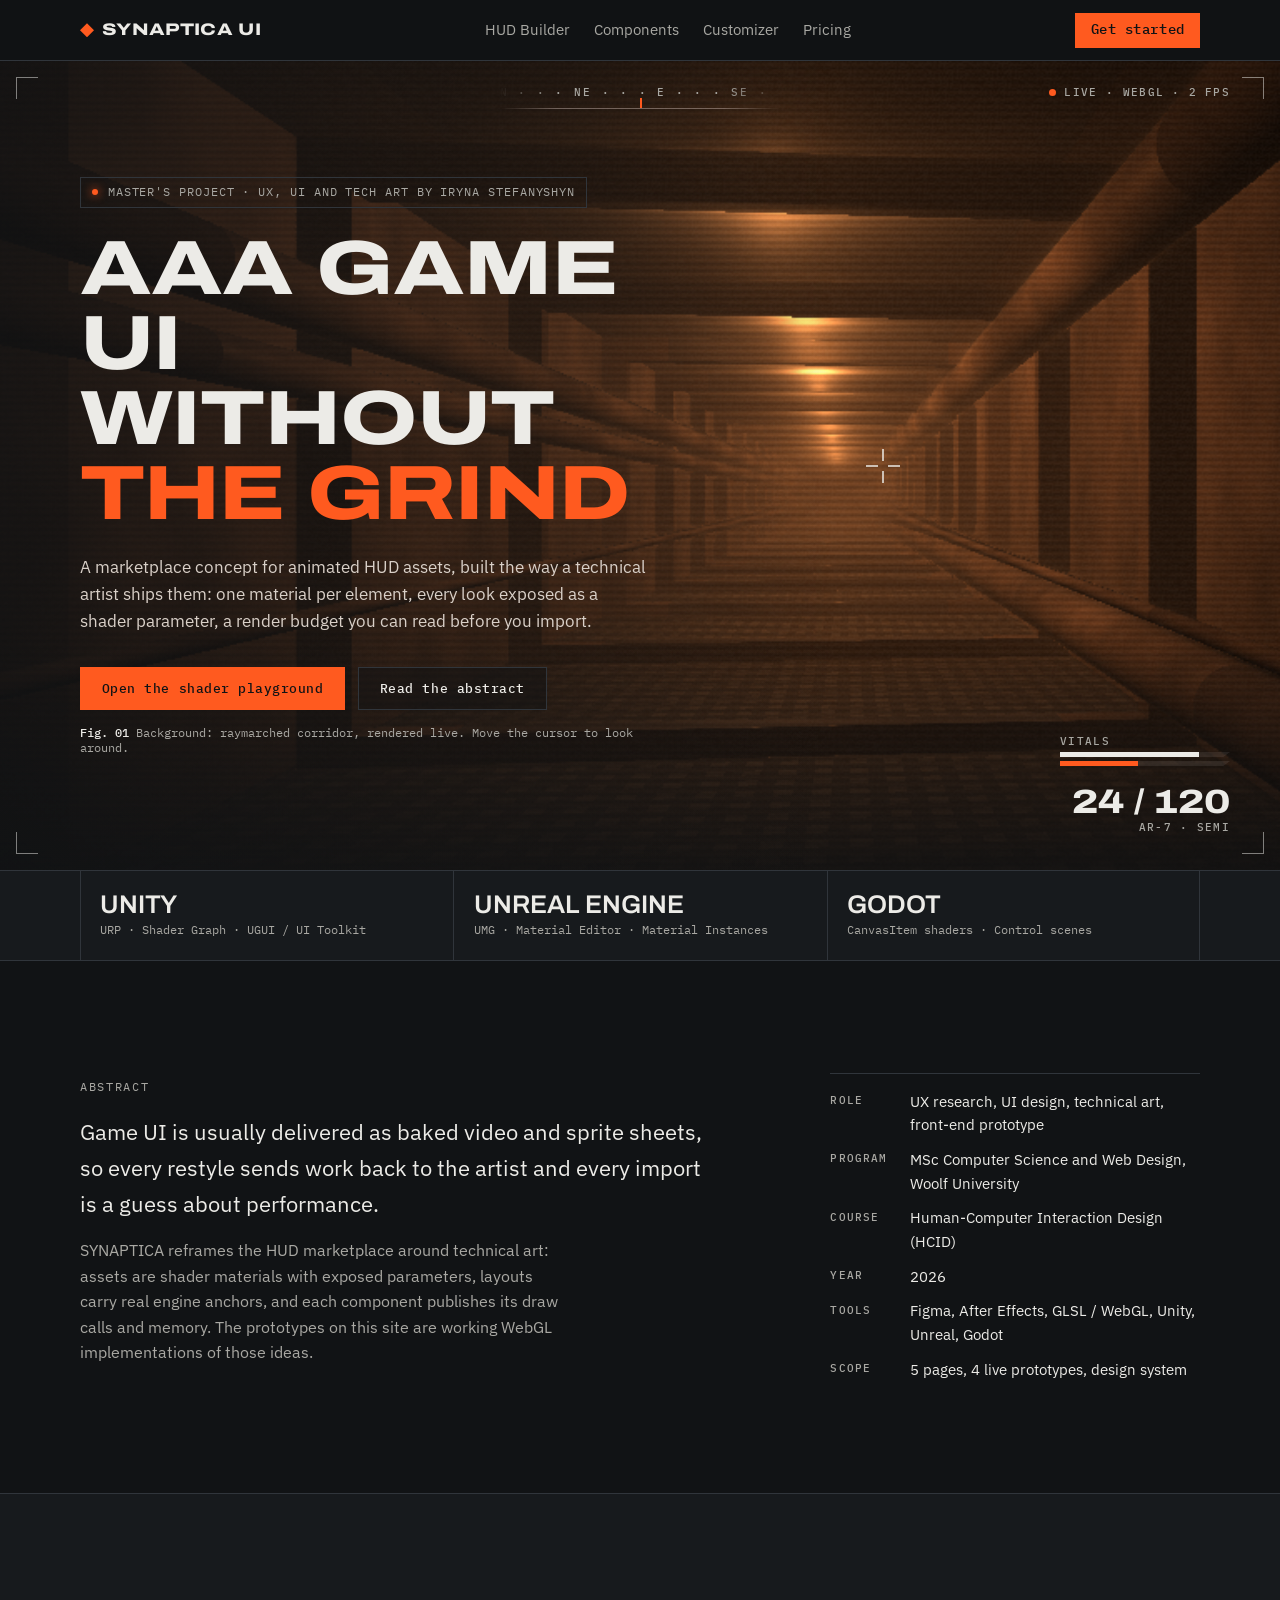
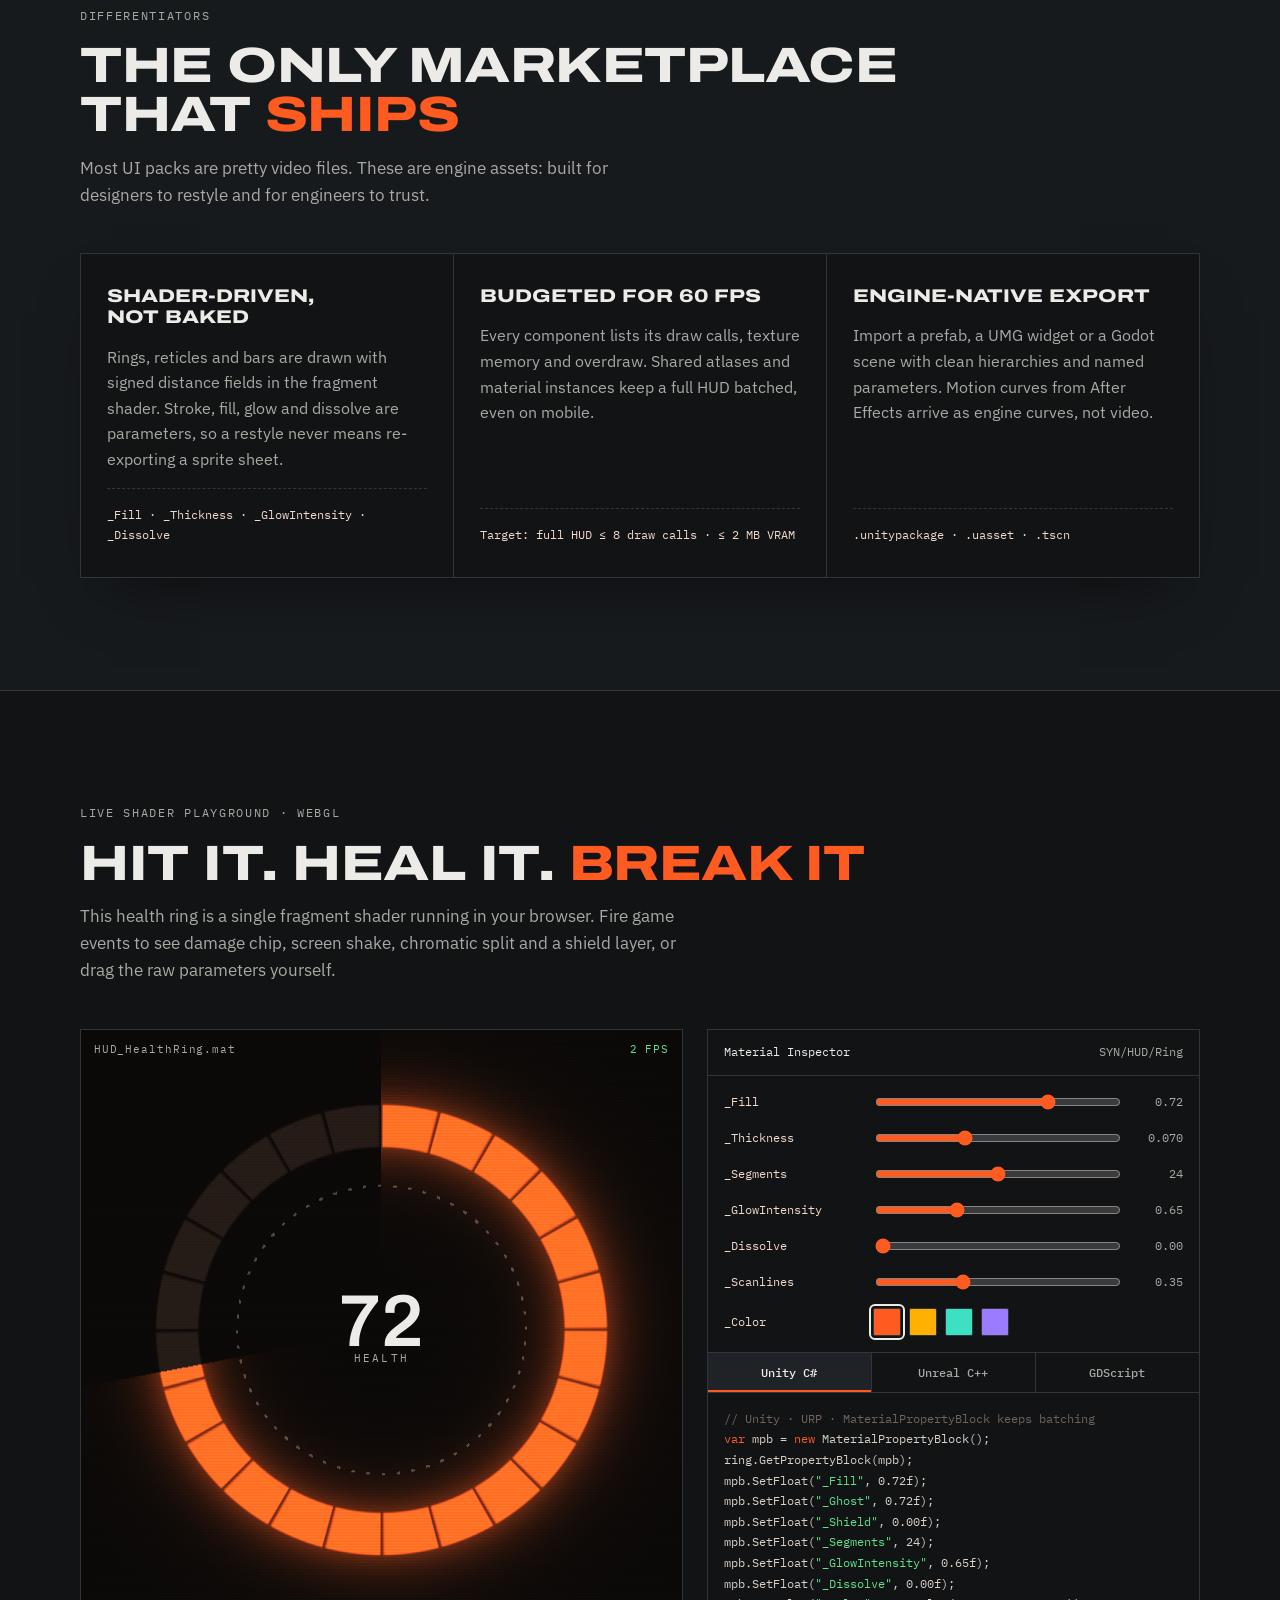
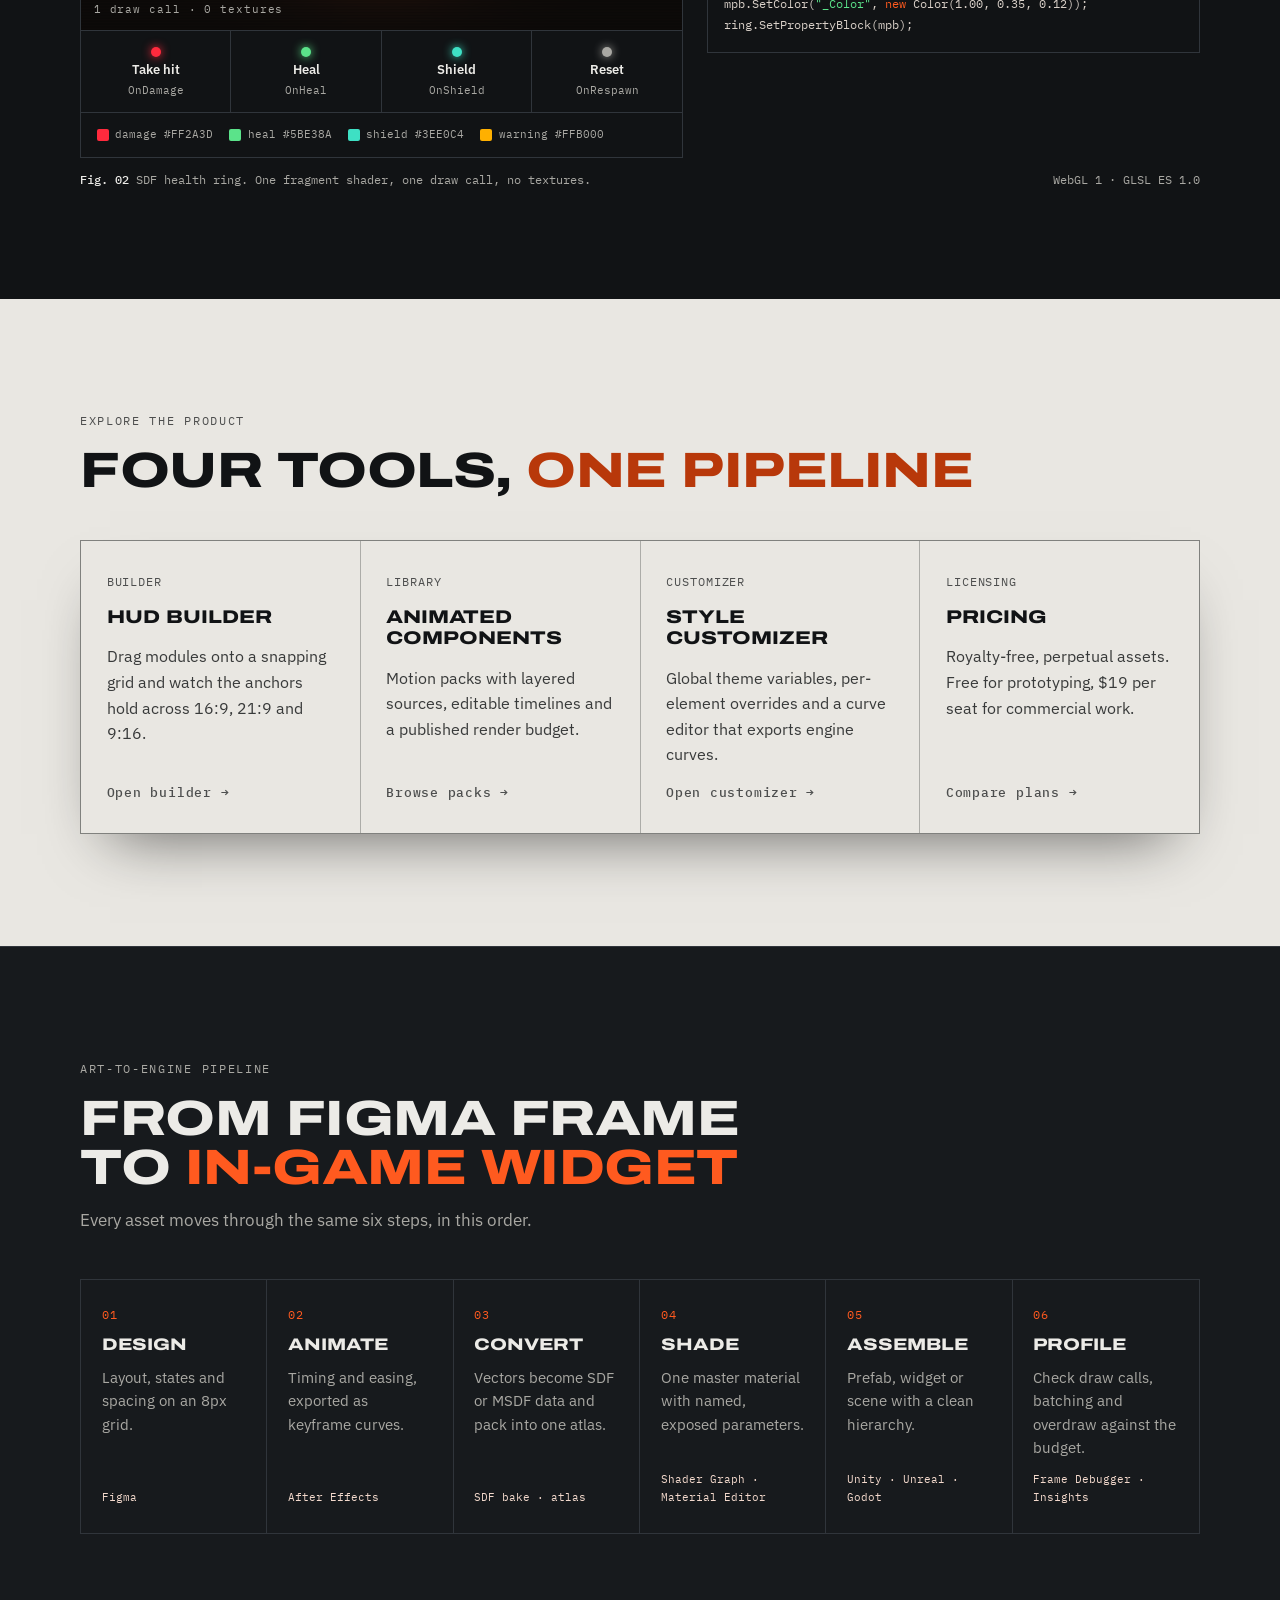
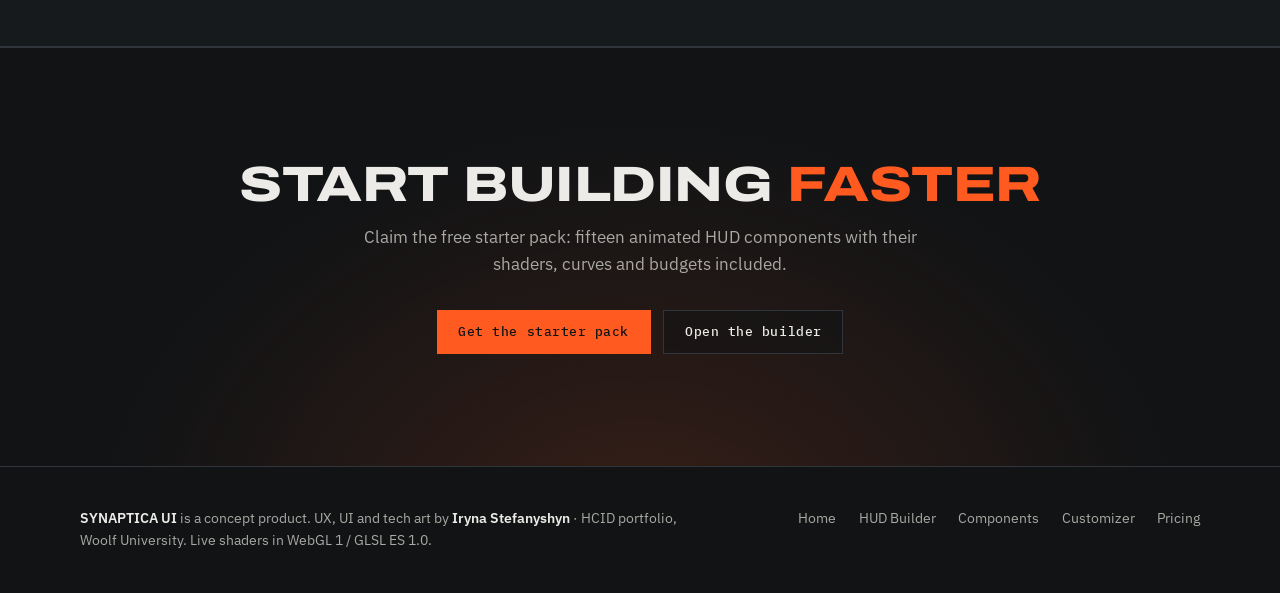
==== commit 43cb6755: "Clean index.html and add README Co-Authored-By: Claude Opus 5.5 <noreply@anthropic.com> Claude-Sessi" ====
--- a/index.html
+++ b/index.html
@@ -1,4 +1,6 @@
-<!doctype html><html><head><meta charset=utf8><meta name=viewport content="width=device-width,initial-scale=1,viewport-fit=cover"><style>:root{color-scheme:light;box-sizing:border-box;padding-top:env(safe-area-inset-top,0px);padding-bottom:env(safe-area-inset-bottom,0px)}html{scroll-padding-top:env(safe-area-inset-top,0px)}body{margin:0;padding:0;font:14px -apple-system,BlinkMacSystemFont,sans-serif;background:#fff;color:#000}img{max-width:100%}[hidden]:not([hidden=until-found i]){display:none!important}</style></head><body>
+<!doctype html>
+<html lang="en">
+<head>
 <meta charset="utf-8">
 <meta name="viewport" content="width=device-width, initial-scale=1, viewport-fit=cover">
 <title>SYNAPTICA UI</title>
@@ -9,6 +11,8 @@
 <link rel="preconnect" href="https://fonts.gstatic.com" crossorigin>
 <link rel="stylesheet" href="https://fonts.googleapis.com/css2?family=Archivo:wdth,wght@100..125,400..800&family=IBM+Plex+Sans:wght@400;500;600&family=IBM+Plex+Mono:wght@400;500&display=swap">
 <link rel="stylesheet" href="style.css">
+</head>
+<body>
 <header class="nav">
   <div class="wrap">
     <a class="logo" href="index.html" aria-current="page"><i></i>SYNAPTICA UI</a>
@@ -316,5 +320,5 @@
 })();
 </script>
 
-
-</body></html>+</body>
+</html>
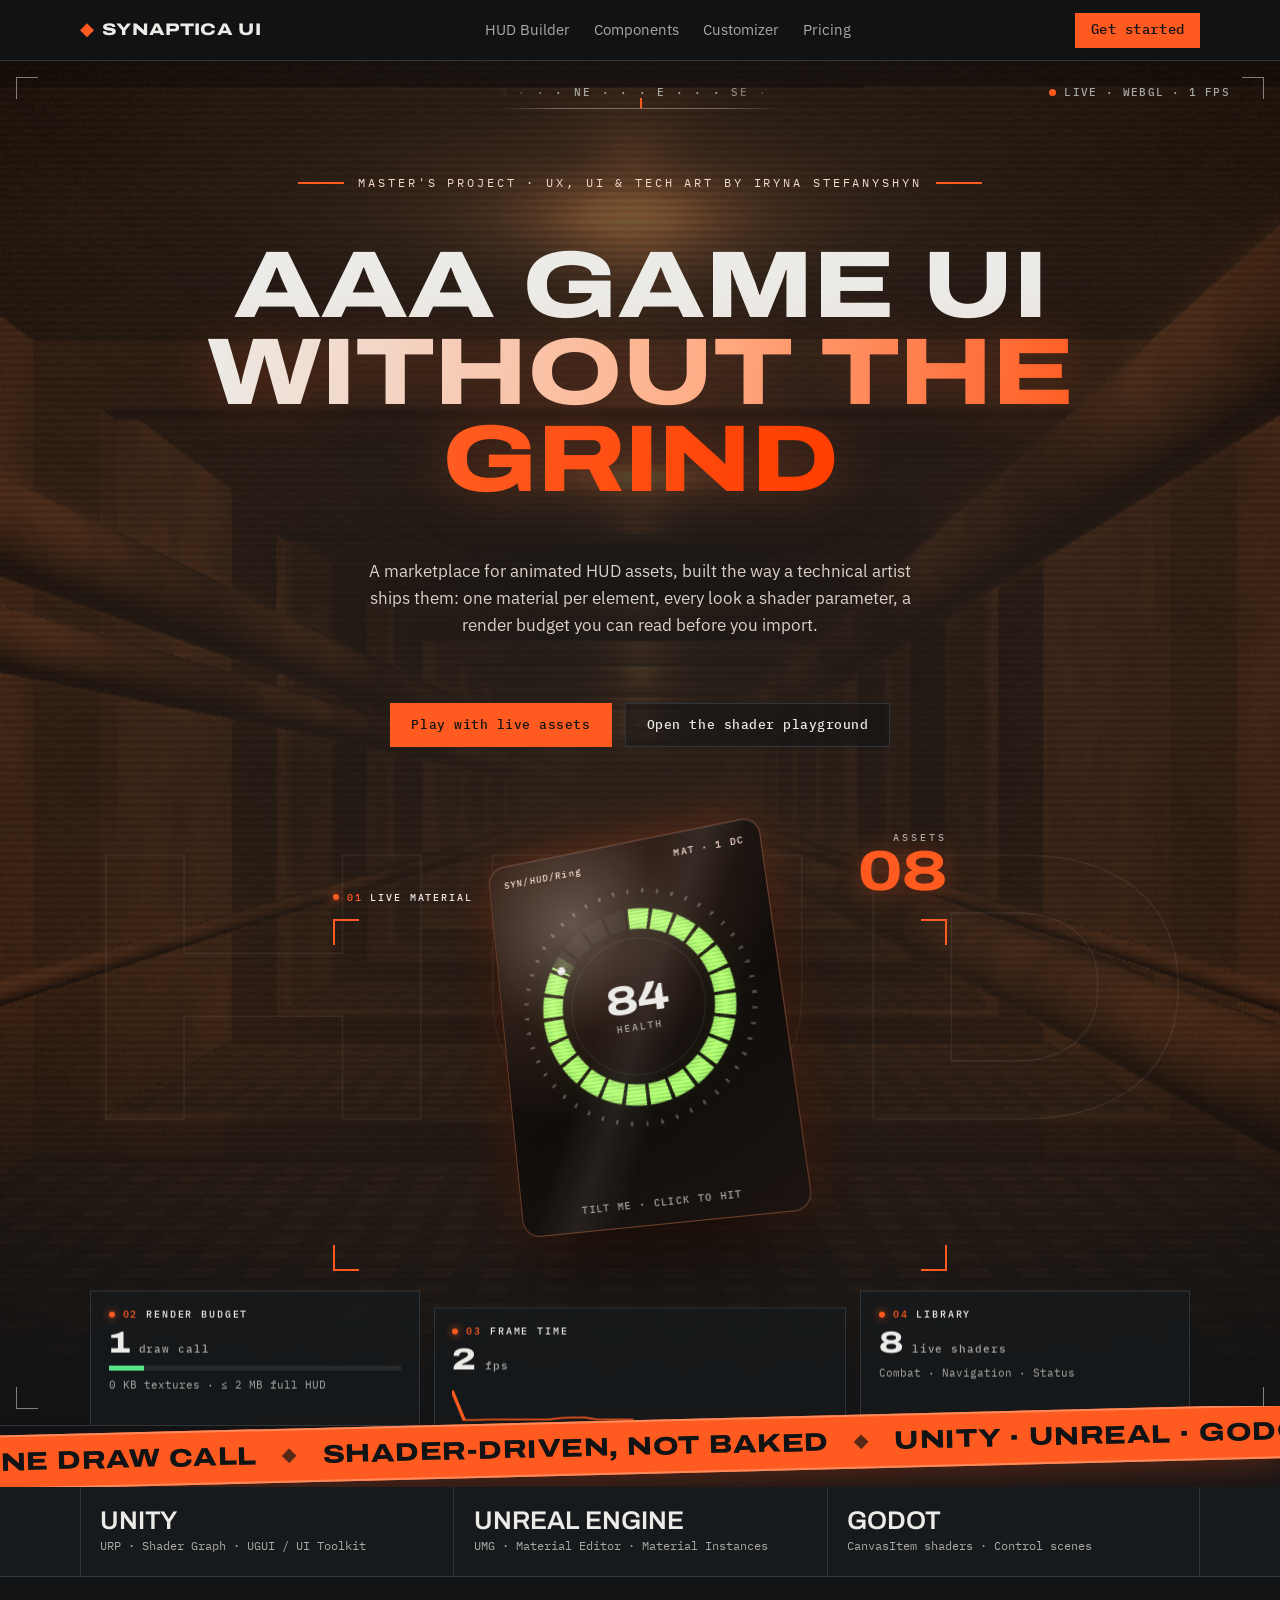
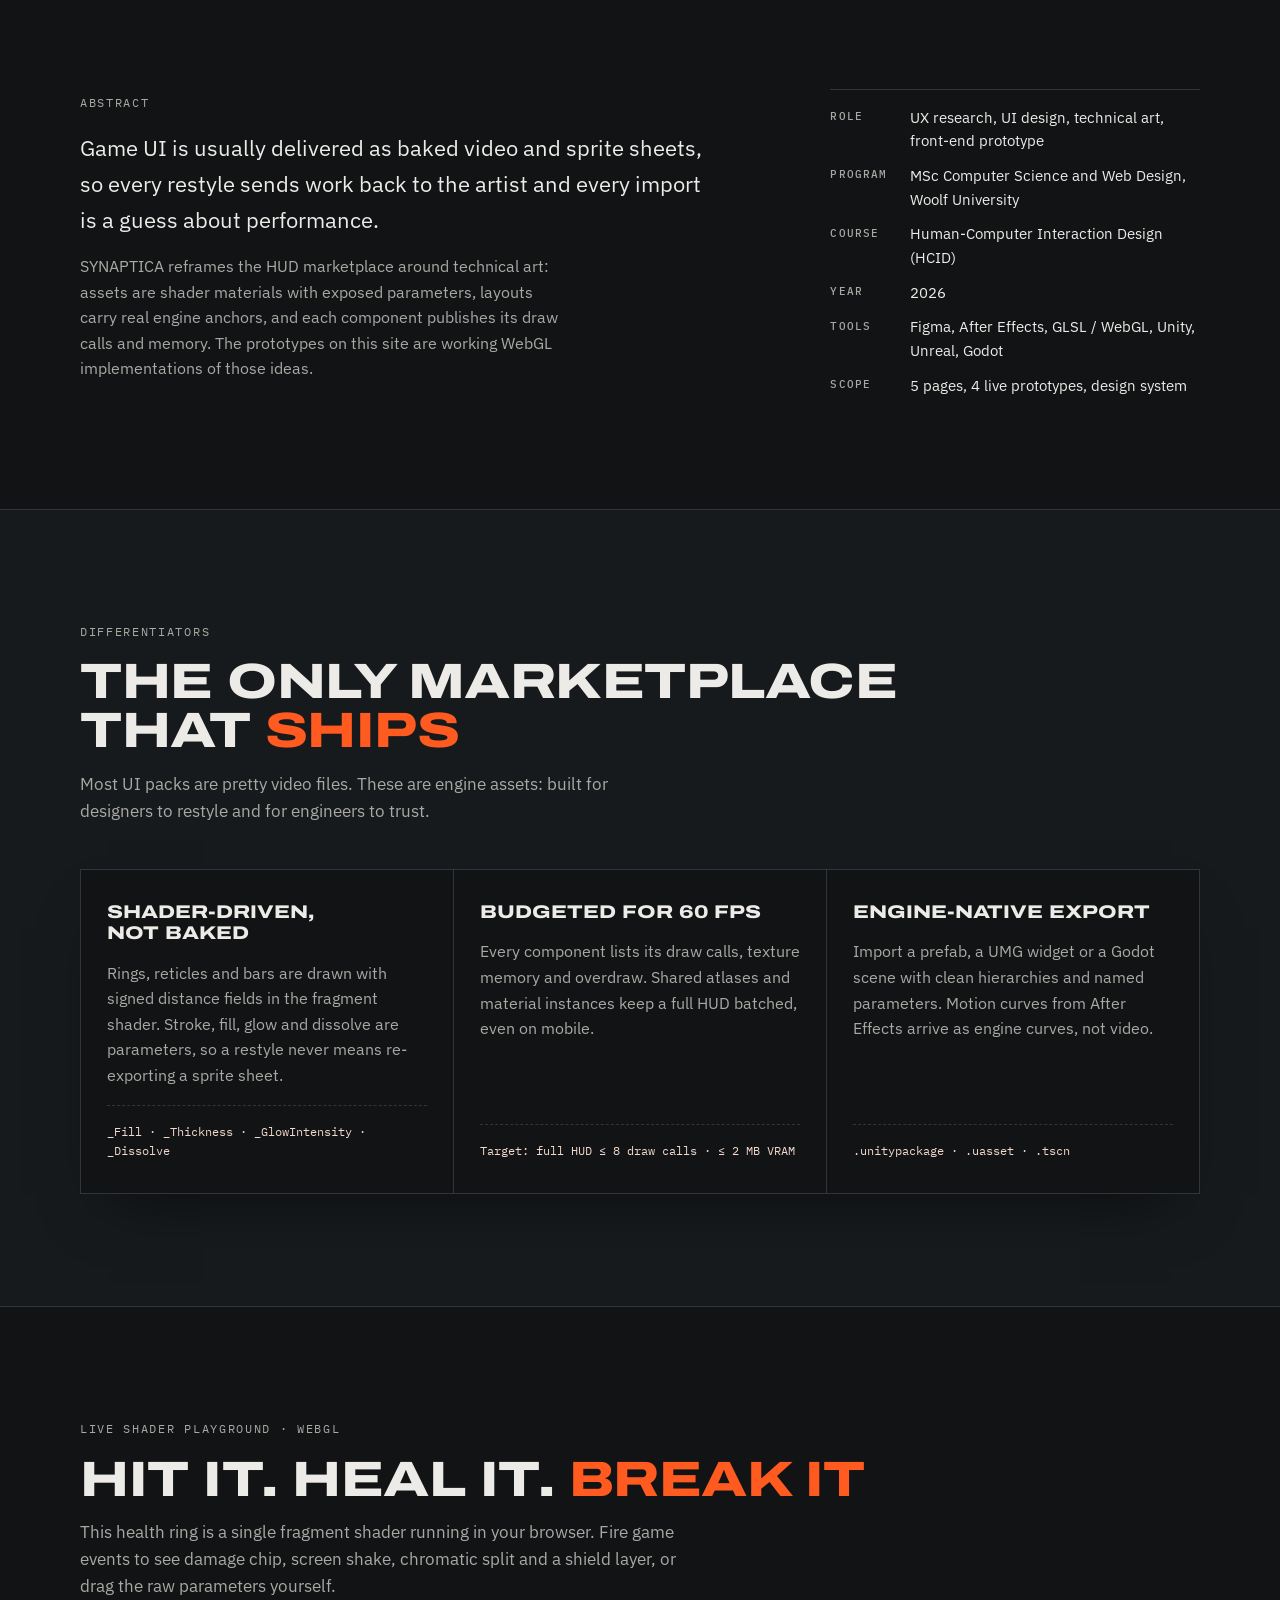
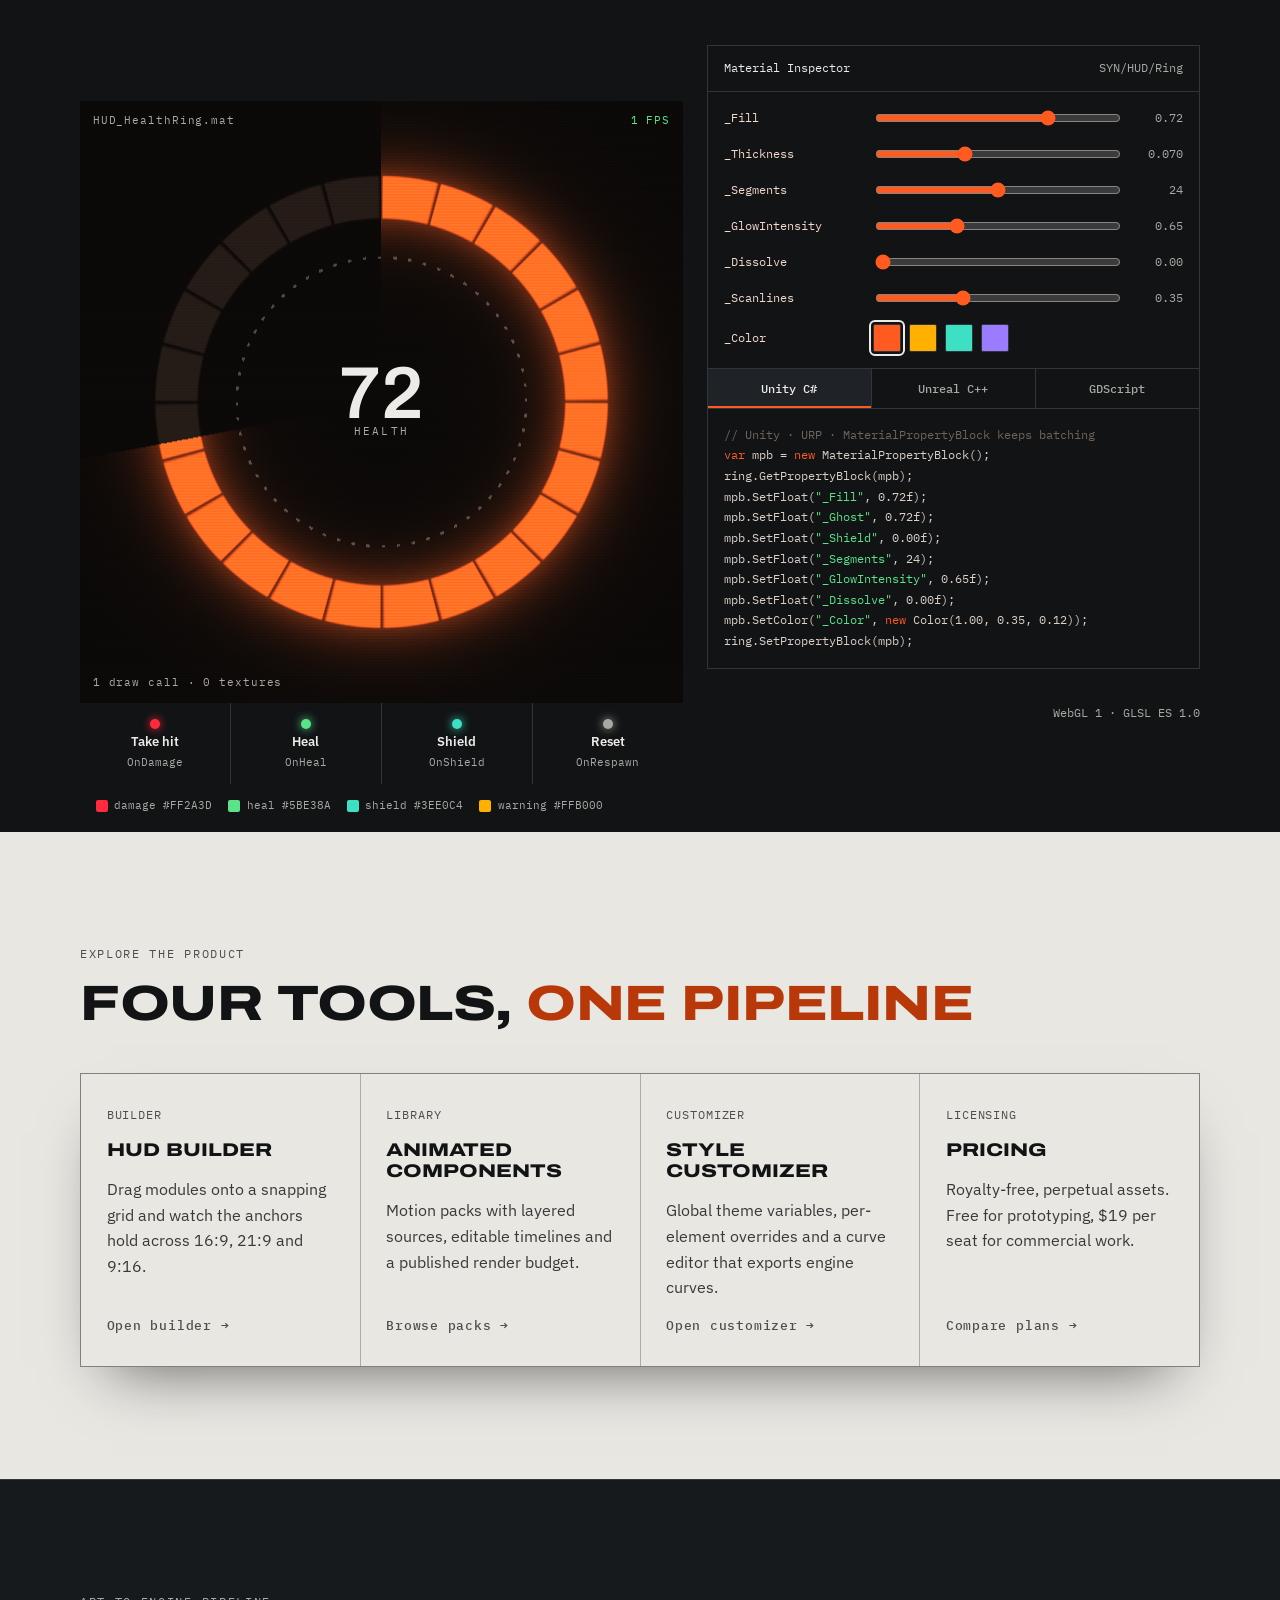
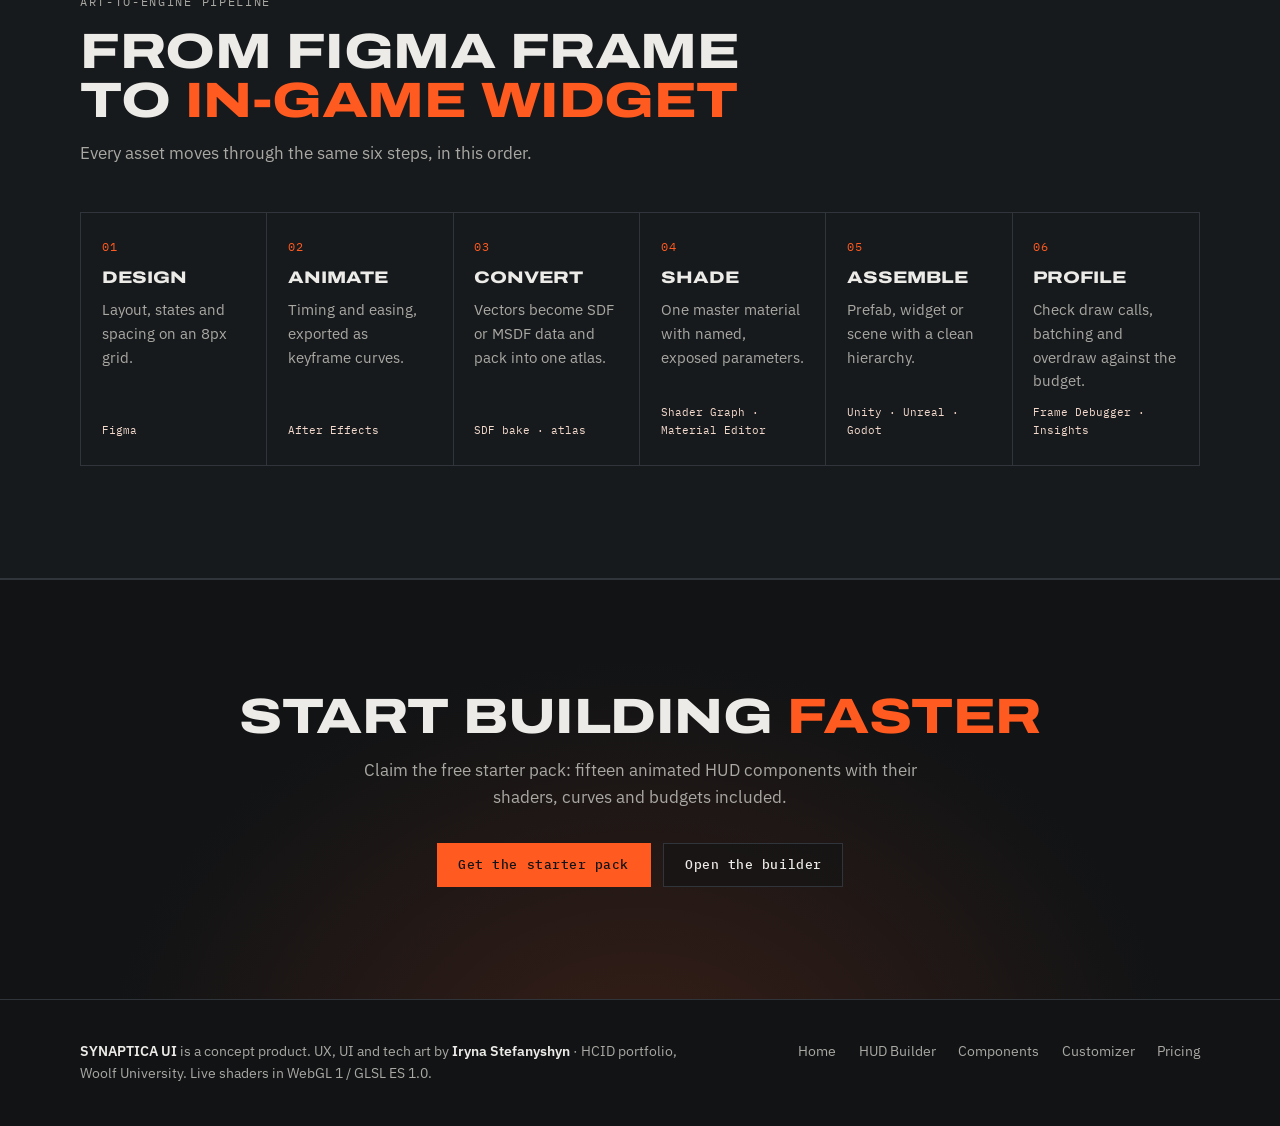
==== commit a7064880: "Redesign homepage hero: centered title, live holo card, ticker Centered gradient headline, a tilting" ====
--- a/index.html
+++ b/index.html
@@ -33,29 +33,44 @@
   </div>
 </header>
 <main>
-<section class="hero scene" id="top">
+<section class="hero scene center" id="top">
   <canvas class="heroGL" aria-label="Real-time raymarched corridor rendered in WebGL"></canvas>
   <div class="hud" aria-hidden="true">
     <span class="corner c1"></span><span class="corner c2"></span><span class="corner c3"></span><span class="corner c4"></span>
     <div class="live"><i></i>LIVE · WEBGL · <span id="heroFps">60</span> FPS</div>
     <div class="comp w-compass"><div class="tape">N · · · NE · · · E · · · SE · · · S · · · SW · · · W · · · NW · · · N · · · NE · · · E · · · SE · · · S · · · SW · · · W · · · NW · · · </div></div>
-    <div class="xh w-xhair"></div>
-    <div class="vit"><span>VITALS</span><div class="bar"><i style="width:82%"></i></div><div class="bar sh"><i style="width:46%"></i></div></div>
-    <div class="ammo"><b>24 / 120</b>AR-7 · SEMI</div>
-  </div>
-  <div class="wrap">
-    <div>
-      <div class="credit"><b></b>Master's project · UX, UI and tech art by Iryna Stefanyshyn</div>
-      <h1>AAA game UI<br>without <span class="hot">the grind</span></h1>
-      <p class="lede">A marketplace concept for animated HUD assets, built the way a technical artist ships them: one material per element, every look exposed as a shader parameter, a render budget you can read before you import.</p>
-      <div class="actions">
-        <a class="btn btn-primary" href="#playground">Open the shader playground</a>
-        <a class="btn btn-ghost" href="#abstract">Read the abstract</a>
+  </div>
+  <div class="wrap hc">
+    <span class="eyebrow ln">Master's project · UX, UI &amp; tech art by Iryna Stefanyshyn</span>
+    <h1>AAA game UI<br><span class="dim">without the grind</span></h1>
+    <p class="lede">A marketplace for animated HUD assets, built the way a technical artist ships them: one material per element, every look a shader parameter, a render budget you can read before you import.</p>
+    <div class="actions">
+      <a class="btn btn-primary" href="components.html#gallery">Play with live assets</a>
+      <a class="btn btn-ghost" href="#playground">Open the shader playground</a>
+    </div>
+    <div class="hstage">
+      <span class="ghost" aria-hidden="true">HUD</span>
+      <span class="hlabel" aria-hidden="true"><i></i><em>01</em> Live material</span>
+      <span class="hcount" aria-hidden="true"><span>Assets</span><b>08</b></span>
+      <span class="br b1" aria-hidden="true"></span><span class="br b2" aria-hidden="true"></span><span class="br b3" aria-hidden="true"></span><span class="br b4" aria-hidden="true"></span>
+      <button class="holo" type="button" aria-label="Live health ring shader on a tilting card. Press to deal damage.">
+        <span class="holo-in">
+          <canvas id="holoGL" aria-hidden="true"></canvas>
+          <span class="holo-glare"></span>
+          <span class="holo-top"><span>SYN/HUD/Ring</span><span>MAT · 1 DC</span></span>
+          <span class="holo-val"><b id="holoHp">72</b>HEALTH</span>
+          <span class="holo-hint">Tilt me · click to hit</span>
+        </span>
+      </button>
+      <div class="hminis" aria-hidden="true">
+        <div class="hmini"><span class="mini-k"><i></i><em>02</em> Render budget</span><b>1 <small>draw call</small></b><span class="mini-row"><i style="width:12%"></i></span><span class="mini-s">0 KB textures · ≤ 2 MB full HUD</span></div>
+        <div class="hmini mid"><span class="mini-k"><i></i><em>03</em> Frame time</span><b><span id="heroFps2">60</span> <small>fps</small></b><svg viewBox="0 0 160 40" preserveAspectRatio="none"><polyline id="fpsLine" fill="none" stroke="currentColor" stroke-width="1.5" points=""/></svg></div>
+        <div class="hmini"><span class="mini-k"><i></i><em>04</em> Library</span><b>8 <small>live shaders</small></b><span class="mini-s">Combat · Navigation · Status</span></div>
       </div>
-      <p class="fig" style="justify-content:flex-start"><span><b>Fig. 01</b> Background: raymarched corridor, rendered live. Move the cursor to look around.</span></p>
-    </div>
-  </div>
-</section>
+    </div>
+  </div>
+</section>
+<div class="ticker-wrap" aria-hidden="true"><div class="ticker"><div class="tk-track"><span>One draw call</span><b>◆</b><span>Shader-driven, not baked</span><b>◆</b><span>Unity · Unreal · Godot</span><b>◆</b><span>Budgeted for 60 fps</span><b>◆</b><span>Built by a tech artist</span><b>◆</b><span>One draw call</span><b>◆</b><span>Shader-driven, not baked</span><b>◆</b><span>Unity · Unreal · Godot</span><b>◆</b><span>Budgeted for 60 fps</span><b>◆</b><span>Built by a tech artist</span><b>◆</b><span>One draw call</span><b>◆</b><span>Shader-driven, not baked</span><b>◆</b><span>Unity · Unreal · Godot</span><b>◆</b><span>Budgeted for 60 fps</span><b>◆</b><span>Built by a tech artist</span><b>◆</b><span>One draw call</span><b>◆</b><span>Shader-driven, not baked</span><b>◆</b><span>Unity · Unreal · Godot</span><b>◆</b><span>Budgeted for 60 fps</span><b>◆</b><span>Built by a tech artist</span><b>◆</b></div></div></div>
 
 <div class="engines">
   <div class="wrap">
@@ -118,7 +133,7 @@
       <p class="lede">This health ring is a single fragment shader running in your browser. Fire game events to see damage chip, screen shake, chromatic split and a shield layer, or drag the raw parameters yourself.</p>
     </div>
     <div class="lab">
-      <div class="stage">
+      <div class="hstage">
         <div class="viewport" id="viewport">
           <canvas id="ringGL" aria-label="Animated health ring rendered with a WebGL shader"></canvas>
           <span class="vp-label tl">HUD_HealthRing.mat</span>
@@ -224,6 +239,7 @@
   </div>
 </footer>
 <script src="core.js"></script>
+<script src="hero.js"></script>
 <script>
 (function(){
 const {mk,fit,NOISE,reduce,onFrame}=window.SYN;const $=id=>document.getElementById(id);
--- a/style.css
+++ b/style.css
@@ -392,3 +392,92 @@
 .hud .vit .bar i{background:var(--fg)}
 .hud .vit .bar.sh i{background:var(--accent)}
 @media (max-width:860px){.hero.scene .wrap{grid-template-columns:1fr;min-height:0}.hud .comp,.hud .xh,.hud .vit{display:none}.hud .ammo{bottom:22px;right:30px}.hud .ammo b{font-size:1.4rem}.hud .live{right:40px}}
+
+/* live asset gallery (components.html) */
+.filters{display:flex;flex-wrap:wrap;gap:.5rem;margin-bottom:1.4rem}
+.filters button{font:500 .76rem var(--mono);letter-spacing:.08em;text-transform:uppercase;background:transparent;color:var(--muted);border:1px solid var(--line);padding:.55rem .9rem;cursor:pointer}
+.filters button:hover{color:var(--fg);border-color:var(--muted)}
+.filters button[aria-pressed=true]{color:var(--ink);background:var(--accent);border-color:var(--accent)}
+.assets{display:grid;grid-template-columns:repeat(4,1fr);gap:1px;background:var(--line);border:1px solid var(--line);box-shadow:0 30px 60px -30px rgba(0,0,0,.6)}
+@media (max-width:1080px){.assets{grid-template-columns:repeat(2,1fr)}}
+@media (max-width:560px){.assets{grid-template-columns:1fr}}
+.asset{background:var(--surface);display:flex;flex-direction:column;min-width:0}
+.asset-view{position:relative;aspect-ratio:1/1;background:#0d0a09;border-bottom:1px solid var(--line);cursor:crosshair;touch-action:manipulation}
+.asset-view canvas{position:absolute;inset:0;width:100%;height:100%;display:block}
+.asset-tag{position:absolute;top:.6rem;left:.7rem;font:500 .64rem var(--mono);letter-spacing:.08em;color:var(--muted);pointer-events:none}
+.asset-tag b{color:var(--heal);font-weight:500}
+.asset-read{position:absolute;bottom:.6rem;right:.7rem;font:500 .8rem var(--mono);color:var(--fg);pointer-events:none;letter-spacing:.04em}
+.asset-body{padding:1.1rem 1.1rem 1.2rem;display:flex;flex-direction:column;gap:.75rem;flex:1}
+.asset-top{display:flex;justify-content:space-between;align-items:baseline;gap:.5rem}
+.asset-top .pill{margin-right:0;white-space:nowrap}
+.asset-desc{color:var(--muted);font-size:.88rem}
+.asset-param{display:grid;grid-template-columns:auto 1fr auto;align-items:center;gap:.6rem;font:400 .74rem var(--mono);color:var(--accent-soft)}
+.asset-param output{color:var(--fg);min-width:5.5ch;text-align:right}
+.asset .btn{align-self:flex-start}
+.asset .spec{font-size:.7rem}
+
+/* centered hero with holo card (index.html) */
+.hero.center{text-align:center}
+.hero.center::after{background:radial-gradient(ellipse 60% 55% at 50% 38%,rgba(17,19,21,.88) 0%,rgba(17,19,21,.55) 55%,rgba(17,19,21,.15) 100%),linear-gradient(0deg,rgba(17,19,21,.95),transparent 30%)}
+.hero.center .wrap.hc{display:flex;flex-direction:column;align-items:center;grid-template-columns:none;min-height:0;padding-block:clamp(64px,9vw,112px) 0}
+.hero.center .eyebrow{color:var(--accent-soft)}
+.hero.center h1{margin-top:1.1rem;font-size:clamp(2.6rem,7.4vw,6.2rem);line-height:.92}
+.hero.center h1 .dim{color:transparent;background:linear-gradient(95deg,#ecebe7 0%,#ffb08a 38%,#ff5a1f 70%,#ff3d00 100%);-webkit-background-clip:text;background-clip:text;filter:drop-shadow(0 0 28px rgba(255,90,31,.25))}
+.hero.center .lede{margin:1.4rem auto 0;max-width:56ch}
+.hero.center .actions{justify-content:center}
+.hstage{position:relative;width:100%;max-width:1100px;margin-top:clamp(28px,5vw,56px);height:clamp(470px,54vw,590px)}
+.hengines{position:absolute;left:0;right:0;top:clamp(60px,9vw,110px);display:flex;justify-content:center;align-items:center;gap:clamp(1rem,4vw,3.4rem);font:800 clamp(.8rem,1.5vw,1.15rem)/1 var(--display);font-stretch:125%;text-transform:uppercase;letter-spacing:.06em;color:rgba(236,235,231,.32);flex-wrap:wrap}
+.hengines span{font:500 .66rem var(--mono);letter-spacing:.16em;color:var(--muted);width:100%;margin-bottom:-.4rem}
+.holo{position:absolute;left:50%;top:0;width:clamp(220px,25vw,290px);aspect-ratio:3/4;padding:0;border:0;background:none;cursor:pointer;transform:translateX(-50%);perspective:900px;z-index:3;color:inherit;font:inherit}
+.holo-in{position:absolute;inset:0;display:block;border-radius:18px;overflow:hidden;transform-style:preserve-3d;transform:rotateX(var(--rx,6deg)) rotateY(var(--ry,-14deg)) rotateZ(-7deg);transition:transform .25s cubic-bezier(.2,.8,.3,1);background:linear-gradient(150deg,#2a1d17,#120e0c 55%,#1b1411);border:1px solid rgba(255,140,90,.35);box-shadow:0 40px 80px -20px rgba(0,0,0,.85),0 0 60px -10px rgba(255,90,31,.35),inset 0 1px 0 rgba(255,255,255,.12)}
+.holo:hover .holo-in,.holo:focus-visible .holo-in{transition:transform .08s linear}
+.holo-in canvas{position:absolute;inset:0;width:100%;height:100%;display:block}
+.holo-glare{position:absolute;inset:0;pointer-events:none;mix-blend-mode:screen;background:radial-gradient(circle at var(--gx,30%) var(--gy,20%),rgba(255,220,200,.32),rgba(255,140,90,.08) 30%,transparent 55%),linear-gradient(115deg,transparent 40%,rgba(255,255,255,.07) 50%,transparent 60%)}
+.holo-top{position:absolute;top:14px;left:16px;right:16px;display:flex;justify-content:space-between;font:500 .6rem var(--mono);letter-spacing:.12em;color:var(--accent-soft);text-align:left}
+.holo-val{position:absolute;left:0;right:0;top:44%;transform:translateY(-50%);display:flex;flex-direction:column;align-items:center;font:500 .6rem var(--mono);letter-spacing:.2em;color:var(--muted)}
+.holo-val b{font:800 2.6rem/1 var(--display);font-stretch:125%;color:var(--fg);letter-spacing:0}
+.holo-hint{position:absolute;bottom:14px;left:0;right:0;font:500 .6rem var(--mono);letter-spacing:.14em;text-transform:uppercase;color:var(--muted)}
+.holo.hit .holo-in{animation:holoShake .32s}
+@keyframes holoShake{20%{translate:-6px 3px}40%{translate:5px -3px}60%{translate:-3px 2px}80%{translate:2px -1px}}
+.hminis{position:absolute;left:0;right:0;bottom:-1px;display:grid;grid-template-columns:1fr 1.25fr 1fr;gap:14px;z-index:2;text-align:left}
+.hmini{background:rgba(23,26,29,.78);backdrop-filter:blur(8px);-webkit-backdrop-filter:blur(8px);border:1px solid var(--line);border-bottom:0;padding:1rem 1.1rem 1.6rem;display:flex;flex-direction:column;gap:.45rem;min-width:0;transform:translateY(4%)}
+.hmini.mid{transform:translateY(16%);color:var(--accent)}
+.mini-k{font:500 .64rem var(--mono);letter-spacing:.14em;text-transform:uppercase;color:var(--muted)}
+.hmini b{font:800 1.9rem/1 var(--display);font-stretch:125%;color:var(--fg)}
+.hmini b small{font:500 .7rem var(--mono);letter-spacing:.08em;color:var(--muted)}
+.mini-row{height:5px;background:rgba(255,255,255,.08);display:block}
+.mini-row i{display:block;height:100%;background:var(--heal)}
+.mini-s{font:400 .68rem var(--mono);color:var(--muted)}
+.hmini svg{width:100%;height:40px;display:block}
+@media (max-width:860px){
+ .hstage{height:auto;display:flex;flex-direction:column;align-items:center;gap:22px;padding-bottom:28px}
+ .holo{position:relative;left:auto;transform:none;width:min(240px,64vw)}
+ .hengines{position:static;order:2;gap:.6rem 1.2rem}
+ .hminis{position:static;order:3;grid-template-columns:1fr;width:100%;gap:10px}
+ .hmini,.hmini.mid{transform:none;border-bottom:1px solid var(--line);padding-bottom:1rem}
+}
+@media (prefers-reduced-motion:reduce){.holo-in{transition:none}.holo.hit .holo-in{animation:none}}
+
+.eyebrow.ln{display:inline-flex;align-items:center;gap:.9rem;letter-spacing:.24em}
+.eyebrow.ln::before,.eyebrow.ln::after{content:"";width:46px;height:1.5px;background:var(--accent)}
+.ghost{position:absolute;left:50%;top:-6%;transform:translateX(-50%);font:800 clamp(10rem,30vw,24rem)/1 var(--display);font-stretch:125%;color:transparent;-webkit-text-stroke:1.5px rgba(236,235,231,.07);pointer-events:none;letter-spacing:.02em;z-index:0;user-select:none}
+.hlabel,.mini-k{display:inline-flex;align-items:center;gap:.5rem;font:500 .64rem var(--mono);letter-spacing:.18em;text-transform:uppercase;color:var(--fg)}
+.hlabel{position:absolute;left:calc(50% - clamp(200px,24vw,330px));top:56px;z-index:3}
+.hlabel i,.mini-k i{width:6px;height:6px;border-radius:50%;background:var(--accent);box-shadow:0 0 8px var(--accent)}
+.hlabel em,.mini-k em{font-style:normal;color:var(--accent)}
+.hcount{position:absolute;right:calc(50% - clamp(200px,24vw,330px));top:-4px;z-index:3;display:flex;flex-direction:column;align-items:flex-end;font:500 .62rem var(--mono);letter-spacing:.3em;text-transform:uppercase;color:var(--muted)}
+.hcount b{font:800 clamp(2.4rem,4.4vw,3.6rem)/1 var(--display);font-stretch:125%;letter-spacing:0;color:var(--accent);text-shadow:0 0 24px rgba(255,90,31,.35)}
+.br{position:absolute;width:26px;height:26px;border:2px solid var(--accent);z-index:3;pointer-events:none}
+.b1{left:calc(50% - clamp(200px,24vw,330px));top:84px;border-right:0;border-bottom:0}
+.b2{right:calc(50% - clamp(200px,24vw,330px));top:84px;border-left:0;border-bottom:0}
+.b3{left:calc(50% - clamp(200px,24vw,330px));top:clamp(330px,37vw,410px);border-right:0;border-top:0}
+.b4{right:calc(50% - clamp(200px,24vw,330px));top:clamp(330px,37vw,410px);border-left:0;border-top:0}
+.hengines{z-index:1}
+.ticker{position:relative;z-index:4;overflow:hidden;background:var(--accent);color:var(--ink);transform:rotate(-1.4deg);margin:-6px -2% 0;width:104%;border-block:2px solid #ff8a5c;box-shadow:0 18px 40px -18px rgba(255,90,31,.6)}
+.tk-track{display:flex;gap:1.6rem;align-items:center;width:max-content;padding-block:.75rem;animation:tk 28s linear infinite;font:800 clamp(1rem,2.2vw,1.6rem)/1 var(--display);font-stretch:125%;text-transform:uppercase;letter-spacing:.02em;white-space:nowrap}
+.tk-track b{font-size:.7em;opacity:.7}
+@keyframes tk{to{transform:translateX(-50%)}}
+@media (max-width:860px){.ghost{font-size:9rem;top:2%}.hlabel,.hcount,.br{display:none}}
+@media (prefers-reduced-motion:reduce){.tk-track{animation:none}}
+.ticker-wrap{overflow:hidden;padding-block:14px;margin-top:-20px;position:relative;z-index:4}
+.ticker-wrap .ticker{margin:0 -2%}
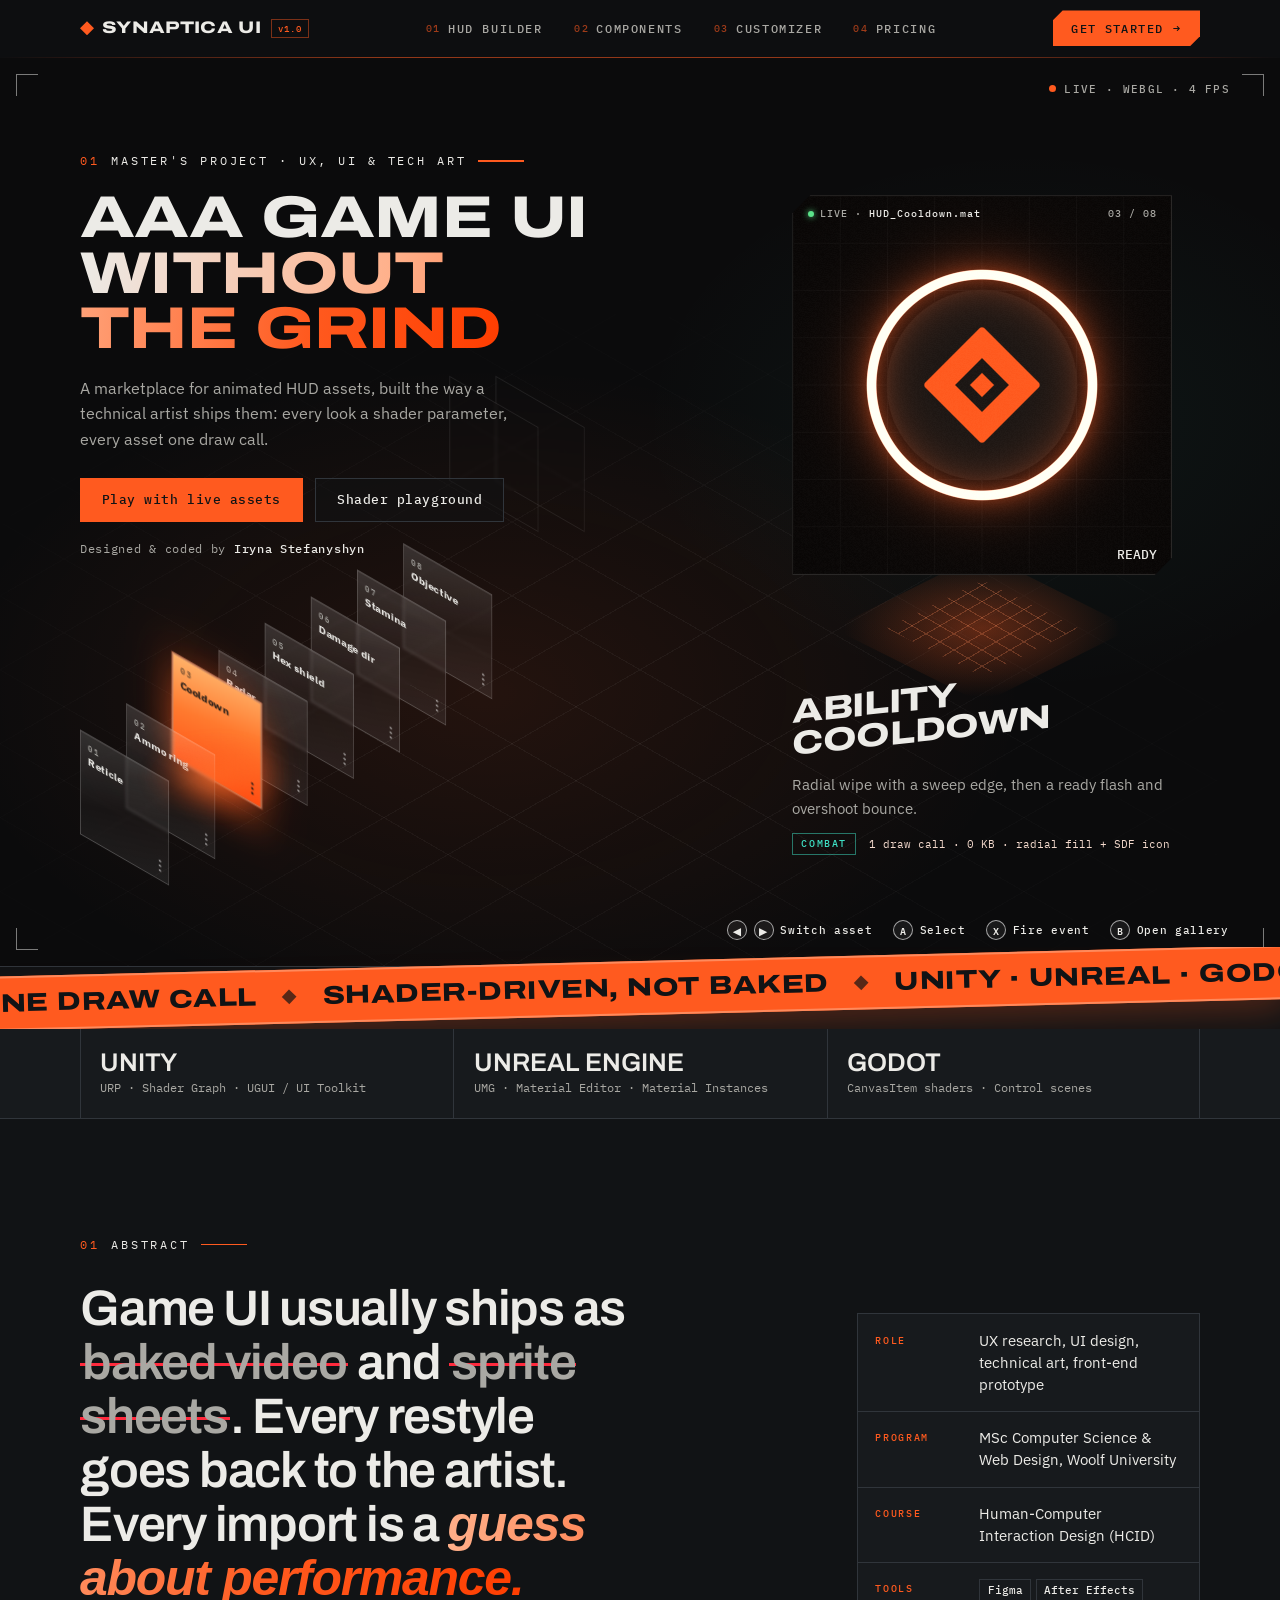
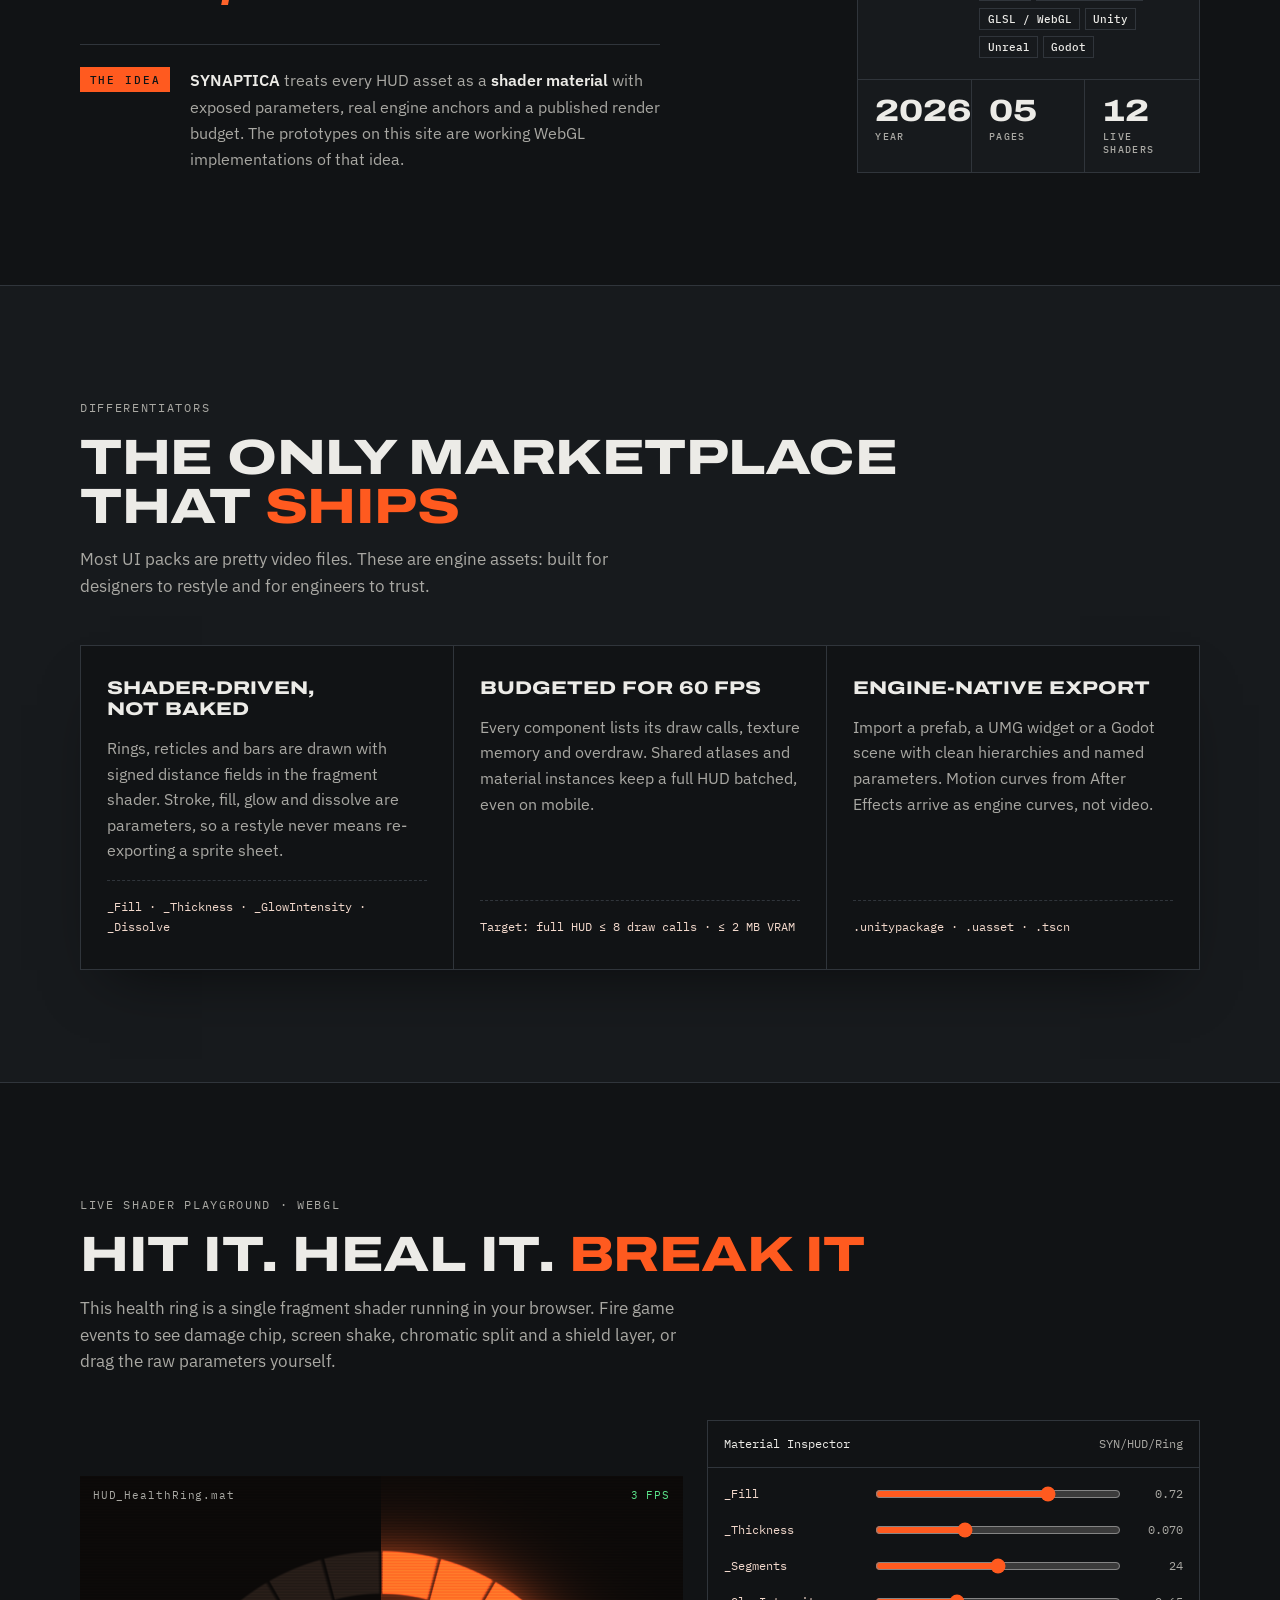
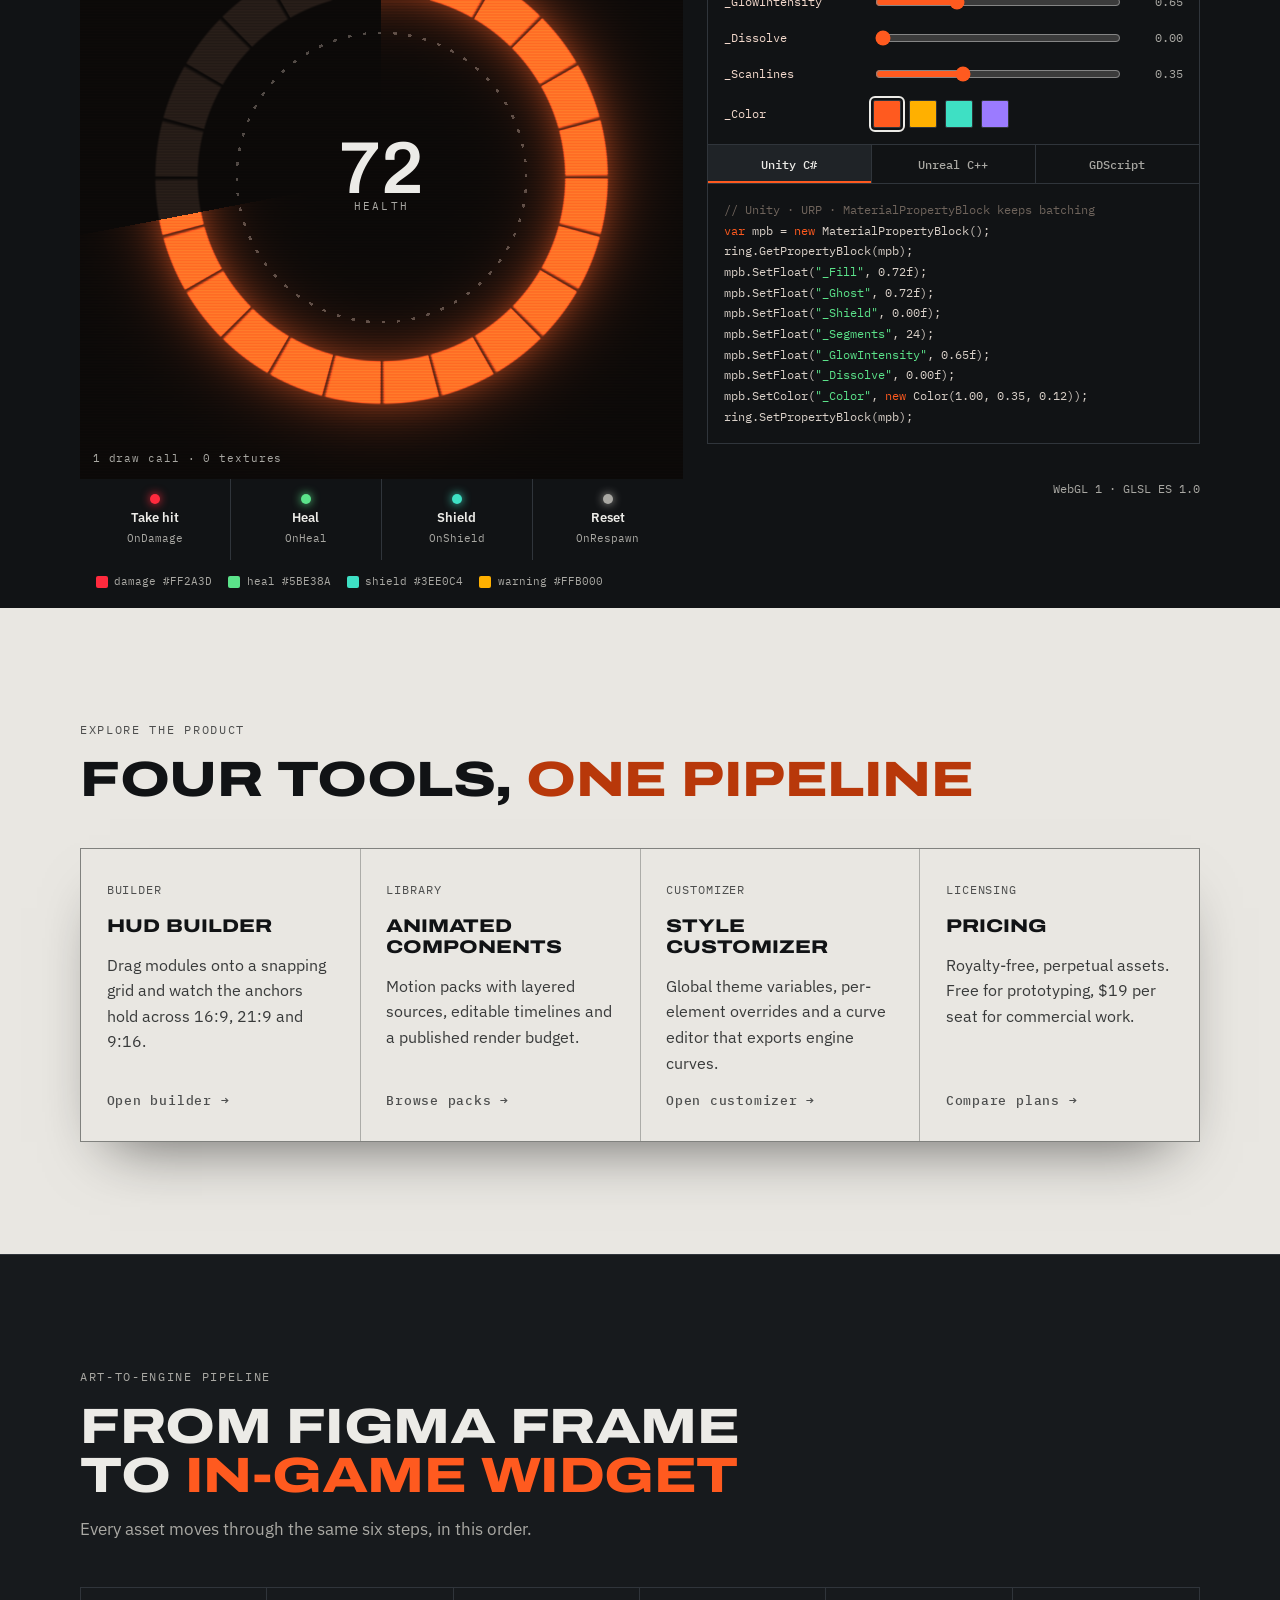
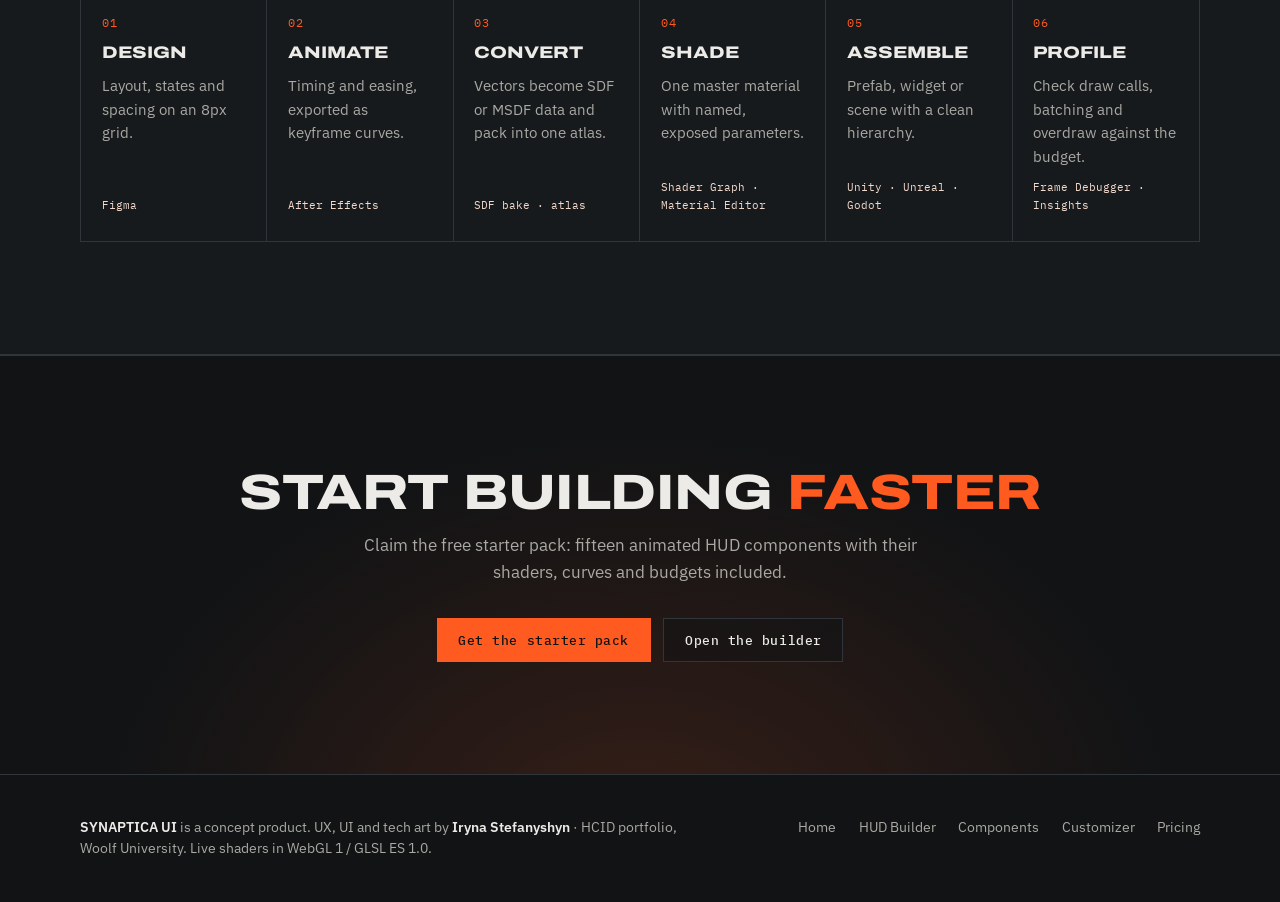
==== commit 20f4de97: "Isometric asset-menu hero, editorial abstract, HUD-style nav - Home hero is now an isometric game me" ====
--- a/index.html
+++ b/index.html
@@ -33,42 +33,38 @@
   </div>
 </header>
 <main>
-<section class="hero scene center" id="top">
-  <canvas class="heroGL" aria-label="Real-time raymarched corridor rendered in WebGL"></canvas>
+<section class="iso-hero" id="top">
+  <div class="iso-floor" aria-hidden="true"></div>
   <div class="hud" aria-hidden="true">
     <span class="corner c1"></span><span class="corner c2"></span><span class="corner c3"></span><span class="corner c4"></span>
     <div class="live"><i></i>LIVE · WEBGL · <span id="heroFps">60</span> FPS</div>
-    <div class="comp w-compass"><div class="tape">N · · · NE · · · E · · · SE · · · S · · · SW · · · W · · · NW · · · N · · · NE · · · E · · · SE · · · S · · · SW · · · W · · · NW · · · </div></div>
-  </div>
-  <div class="wrap hc">
-    <span class="eyebrow ln">Master's project · UX, UI &amp; tech art by Iryna Stefanyshyn</span>
-    <h1>AAA game UI<br><span class="dim">without the grind</span></h1>
-    <p class="lede">A marketplace for animated HUD assets, built the way a technical artist ships them: one material per element, every look a shader parameter, a render budget you can read before you import.</p>
-    <div class="actions">
-      <a class="btn btn-primary" href="components.html#gallery">Play with live assets</a>
-      <a class="btn btn-ghost" href="#playground">Open the shader playground</a>
-    </div>
-    <div class="hstage">
-      <span class="ghost" aria-hidden="true">HUD</span>
-      <span class="hlabel" aria-hidden="true"><i></i><em>01</em> Live material</span>
-      <span class="hcount" aria-hidden="true"><span>Assets</span><b>08</b></span>
-      <span class="br b1" aria-hidden="true"></span><span class="br b2" aria-hidden="true"></span><span class="br b3" aria-hidden="true"></span><span class="br b4" aria-hidden="true"></span>
-      <button class="holo" type="button" aria-label="Live health ring shader on a tilting card. Press to deal damage.">
-        <span class="holo-in">
-          <canvas id="holoGL" aria-hidden="true"></canvas>
-          <span class="holo-glare"></span>
-          <span class="holo-top"><span>SYN/HUD/Ring</span><span>MAT · 1 DC</span></span>
-          <span class="holo-val"><b id="holoHp">72</b>HEALTH</span>
-          <span class="holo-hint">Tilt me · click to hit</span>
-        </span>
-      </button>
-      <div class="hminis" aria-hidden="true">
-        <div class="hmini"><span class="mini-k"><i></i><em>02</em> Render budget</span><b>1 <small>draw call</small></b><span class="mini-row"><i style="width:12%"></i></span><span class="mini-s">0 KB textures · ≤ 2 MB full HUD</span></div>
-        <div class="hmini mid"><span class="mini-k"><i></i><em>03</em> Frame time</span><b><span id="heroFps2">60</span> <small>fps</small></b><svg viewBox="0 0 160 40" preserveAspectRatio="none"><polyline id="fpsLine" fill="none" stroke="currentColor" stroke-width="1.5" points=""/></svg></div>
-        <div class="hmini"><span class="mini-k"><i></i><em>04</em> Library</span><b>8 <small>live shaders</small></b><span class="mini-s">Combat · Navigation · Status</span></div>
-      </div>
-    </div>
-  </div>
+  </div>
+  <div class="wrap iso-grid">
+    <div class="iso-text">
+      <span class="eyebrow ln-l"><em>01</em> Master's project · UX, UI &amp; tech art</span>
+      <h1>AAA game UI<br><span class="dim">without the grind</span></h1>
+      <p class="lede">A marketplace for animated HUD assets, built the way a technical artist ships them: every look a shader parameter, every asset one draw call.</p>
+      <div class="actions">
+        <a class="btn btn-primary" href="components.html#gallery">Play with live assets</a>
+        <a class="btn btn-ghost" href="#playground">Shader playground</a>
+      </div>
+      <p class="iso-by">Designed &amp; coded by <b>Iryna Stefanyshyn</b></p>
+    </div>
+    <div class="iso-stage"><div class="iso-stack" role="listbox" aria-label="HUD assets — use arrow keys to switch" tabindex="0"></div><div class="iso-pool" aria-hidden="true"></div></div>
+    <div class="iso-side">
+      <div class="iso-view"><canvas id="isoGL" role="img" aria-label="Live shader preview of the selected HUD asset"></canvas>
+        <span class="iso-vt"><span><i></i>LIVE · <b id="isoFile">HUD_Reticle.mat</b></span><span id="isoIdx">01 / 08</span></span>
+        <output class="iso-read" id="isoRead"></output>
+      </div>
+      <div class="iso-ped" aria-hidden="true"></div>
+      <div class="iso-info">
+        <h2 id="isoName">Dynamic reticle</h2>
+        <p id="isoDesc"></p>
+        <div class="iso-meta"><span class="iso-tag" id="isoCat">Combat</span><span id="isoBudget"></span></div>
+      </div>
+    </div>
+  </div>
+  <div class="iso-keys" aria-hidden="true"><span><kbd>◀</kbd><kbd>▶</kbd> Switch asset</span><span><kbd>A</kbd> Select</span><span><kbd>X</kbd> Fire event</span><span><kbd>B</kbd> Open gallery</span></div>
 </section>
 <div class="ticker-wrap" aria-hidden="true"><div class="ticker"><div class="tk-track"><span>One draw call</span><b>◆</b><span>Shader-driven, not baked</span><b>◆</b><span>Unity · Unreal · Godot</span><b>◆</b><span>Budgeted for 60 fps</span><b>◆</b><span>Built by a tech artist</span><b>◆</b><span>One draw call</span><b>◆</b><span>Shader-driven, not baked</span><b>◆</b><span>Unity · Unreal · Godot</span><b>◆</b><span>Budgeted for 60 fps</span><b>◆</b><span>Built by a tech artist</span><b>◆</b><span>One draw call</span><b>◆</b><span>Shader-driven, not baked</span><b>◆</b><span>Unity · Unreal · Godot</span><b>◆</b><span>Budgeted for 60 fps</span><b>◆</b><span>Built by a tech artist</span><b>◆</b><span>One draw call</span><b>◆</b><span>Shader-driven, not baked</span><b>◆</b><span>Unity · Unreal · Godot</span><b>◆</b><span>Budgeted for 60 fps</span><b>◆</b><span>Built by a tech artist</span><b>◆</b></div></div></div>
 
@@ -82,18 +78,20 @@
 
 <section class="block" id="abstract">
   <div class="wrap abstract">
-    <div>
-      <span class="eyebrow">Abstract</span>
-      <p class="big" style="margin-top:1rem">Game UI is usually delivered as baked video and sprite sheets, so every restyle sends work back to the artist and every import is a guess about performance.</p>
-      <p class="big">SYNAPTICA reframes the HUD marketplace around technical art: assets are shader materials with exposed parameters, layouts carry real engine anchors, and each component publishes its draw calls and memory. The prototypes on this site are working WebGL implementations of those ideas.</p>
-    </div>
-    <dl>
-      <dt>Role</dt><dd>UX research, UI design, technical art, front-end prototype</dd>
-      <dt>Program</dt><dd>MSc Computer Science and Web Design, Woolf University</dd>
-      <dt>Course</dt><dd>Human-Computer Interaction Design (HCID)</dd>
-      <dt>Year</dt><dd>2026</dd>
-      <dt>Tools</dt><dd>Figma, After Effects, GLSL / WebGL, Unity, Unreal, Godot</dd>
-      <dt>Scope</dt><dd>5 pages, 4 live prototypes, design system</dd>
+    <div class="abs-main">
+      <span class="eyebrow ln-l"><em>01</em> Abstract</span>
+      <p class="abs-q">Game UI usually ships as <s>baked video</s> and <s>sprite sheets</s>. Every restyle goes back to the artist. Every import is a <span class="hl">guess about performance.</span></p>
+      <div class="abs-a">
+        <span class="abs-tag">The idea</span>
+        <p><b>SYNAPTICA</b> treats every HUD asset as a <b>shader material</b> with exposed parameters, real engine anchors and a published render budget. The prototypes on this site are working WebGL implementations of that idea.</p>
+      </div>
+    </div>
+    <dl class="aspec">
+      <div><dt>Role</dt><dd>UX research, UI design, technical art, front-end prototype</dd></div>
+      <div><dt>Program</dt><dd>MSc Computer Science &amp; Web Design, Woolf University</dd></div>
+      <div><dt>Course</dt><dd>Human-Computer Interaction Design (HCID)</dd></div>
+      <div><dt>Tools</dt><dd><span class="tg">Figma</span><span class="tg">After Effects</span><span class="tg">GLSL / WebGL</span><span class="tg">Unity</span><span class="tg">Unreal</span><span class="tg">Godot</span></dd></div>
+      <div class="nums"><div><b>2026</b><span>Year</span></div><div><b>05</b><span>Pages</span></div><div><b>12</b><span>Live shaders</span></div></div>
     </dl>
   </div>
 </section>
@@ -239,7 +237,8 @@
   </div>
 </footer>
 <script src="core.js"></script>
-<script src="hero.js"></script>
+<script src="gallery.js"></script>
+<script src="menu.js"></script>
 <script>
 (function(){
 const {mk,fit,NOISE,reduce,onFrame}=window.SYN;const $=id=>document.getElementById(id);
--- a/style.css
+++ b/style.css
@@ -481,3 +481,126 @@
 @media (prefers-reduced-motion:reduce){.tk-track{animation:none}}
 .ticker-wrap{overflow:hidden;padding-block:14px;margin-top:-20px;position:relative;z-index:4}
 .ticker-wrap .ticker{margin:0 -2%}
+
+/* abstract — editorial type */
+.abstract{grid-template-columns:1.35fr .65fr;align-items:end}
+.eyebrow.ln-l{display:inline-flex;align-items:center;gap:.7rem;letter-spacing:.24em;color:var(--fg)}
+.eyebrow.ln-l em{font-style:normal;color:var(--accent)}
+.eyebrow.ln-l::after{content:"";width:46px;height:1.5px;background:var(--accent)}
+.abs-q{margin-top:1.6rem;font-family:var(--display);font-weight:600;font-stretch:100%;font-size:clamp(1.9rem,3.9vw,3.4rem);line-height:1.08;letter-spacing:-.025em;color:var(--fg);max-width:20ch;text-wrap:balance}
+.abs-q s{text-decoration:none;color:var(--muted);background:linear-gradient(var(--damage),var(--damage)) 0 55%/100% 3px no-repeat;padding-inline:.04em}
+.abs-q .hl{color:transparent;background:linear-gradient(95deg,#ffb08a 0%,#ff5a1f 55%,#ff3d00 100%);-webkit-background-clip:text;background-clip:text;font-style:italic;font-weight:700}
+.abs-a{margin-top:clamp(1.8rem,3vw,2.6rem);display:grid;grid-template-columns:auto 1fr;gap:1.2rem;align-items:start;max-width:58ch;padding-top:1.4rem;border-top:1px solid var(--line)}
+.abs-tag{font:500 .66rem var(--mono);letter-spacing:.18em;text-transform:uppercase;color:var(--ink);background:var(--accent);padding:.35rem .6rem;white-space:nowrap}
+.abs-a p{font:400 clamp(1rem,1.25vw,1.12rem)/1.65 var(--body);color:var(--muted)}
+.abs-a b{color:var(--fg);font-weight:600}
+.aspec{display:flex;flex-direction:column;gap:0;margin:0;border:1px solid var(--line);background:var(--surface);font-size:.92rem}
+.aspec > div{display:grid;grid-template-columns:5.5rem 1fr;gap:1rem;padding:.95rem 1.1rem;border-bottom:1px solid var(--line)}
+.aspec dt{font:500 .64rem var(--mono);letter-spacing:.16em;text-transform:uppercase;color:var(--accent);padding-top:.25rem}
+.aspec dd{margin:0;color:var(--fg);line-height:1.5}
+.aspec .tg{display:inline-block;font:500 .68rem var(--mono);border:1px solid var(--line);padding:.18rem .45rem;margin:0 .3rem .35rem 0;color:var(--fg)}
+.aspec .nums{grid-template-columns:repeat(3,1fr);gap:0;padding:0;border-bottom:0}
+.aspec .nums > div{padding:1rem 1.1rem;border-right:1px solid var(--line);display:flex;flex-direction:column;gap:.2rem}
+.aspec .nums > div:last-child{border-right:0}
+.aspec .nums b{font:800 clamp(1.6rem,2.4vw,2.1rem)/1 var(--display);font-stretch:125%;color:var(--fg)}
+.aspec .nums span{font:500 .6rem var(--mono);letter-spacing:.14em;text-transform:uppercase;color:var(--muted)}
+@media (max-width:860px){.abstract{grid-template-columns:1fr;align-items:start}.abs-q{max-width:none}}
+@media (max-width:420px){.abs-a{grid-template-columns:1fr}.abs-tag{justify-self:start}}
+.aspec > div,.aspec dd{min-width:0}
+.aspec .nums{grid-template-columns:repeat(3,minmax(0,1fr))}
+.abstract dl.aspec{display:flex;flex-direction:column;gap:0;border-top:1px solid var(--line);padding-top:0}
+
+/* hero side HUD */
+.hero.center h1{font-size:clamp(2.2rem,5.4vw,5.6rem)}
+.side{position:absolute;top:47%;width:min(250px,19vw);font:500 .64rem var(--mono);letter-spacing:.12em;color:var(--muted);text-transform:uppercase;padding:.9rem 1rem;background:linear-gradient(135deg,rgba(23,26,29,.7),rgba(23,26,29,.25));border:1px solid rgba(255,255,255,.08);backdrop-filter:blur(6px);-webkit-backdrop-filter:blur(6px);clip-path:polygon(0 0,calc(100% - 14px) 0,100% 14px,100% 100%,14px 100%,0 calc(100% - 14px))}
+.sl{left:clamp(16px,3vw,48px)}.sr{right:clamp(16px,3vw,48px);text-align:left}
+.side-k{display:flex;align-items:center;gap:.5rem;color:var(--fg);margin-bottom:.7rem}
+.side-k i{width:6px;height:6px;border-radius:50%;background:var(--accent);box-shadow:0 0 8px var(--accent);animation:blink 1.4s steps(2) infinite}
+.vrow{display:grid;grid-template-columns:1.6rem 1fr 1.8rem;align-items:center;gap:.5rem;margin-top:.45rem}
+.vrow b{font-weight:500;color:var(--fg);text-align:right;font-variant-numeric:tabular-nums}
+.vbar{height:6px;background:rgba(255,255,255,.08);clip-path:polygon(0 0,100% 0,calc(100% - 4px) 100%,0 100%)}
+.vbar i{display:block;height:100%;background:var(--heal);transition:width .35s cubic-bezier(.2,.8,.3,1),background .3s}
+.vbar.sh i{background:var(--shield)}.vbar.st i{background:var(--warn)}
+#feed{list-style:none;margin:0;padding:0;display:flex;flex-direction:column;gap:.45rem;min-height:5.6rem}
+#feed li{display:flex;gap:.5rem;text-transform:none;letter-spacing:.04em;font-size:.68rem;color:var(--fg);animation:feedIn .35s cubic-bezier(.2,.8,.3,1)}
+#feed li em{font-style:normal;color:var(--accent)}
+#feed li.dmg em,#feed li.dmg{color:var(--damage)}
+#feed li:nth-child(n+3){opacity:.55}#feed li:nth-child(n+4){opacity:.3}
+@keyframes feedIn{from{opacity:0;transform:translateX(10px)}}
+@media (max-width:1180px){.side{display:none}}
+
+/* nav — HUD style */
+.nav{background:rgba(13,14,16,.78);border-bottom:1px solid transparent;border-image:linear-gradient(90deg,transparent,rgba(255,90,31,.55) 30%,rgba(255,90,31,.55) 70%,transparent) 1}
+.nav .wrap{padding-block:.65rem}
+.logo::after{content:"v1.0";font:500 .58rem var(--mono);letter-spacing:.12em;color:var(--accent);border:1px solid rgba(255,90,31,.45);padding:.12rem .35rem;margin-left:.15rem;font-stretch:100%}
+.links{gap:.35rem;counter-reset:nv;font:500 .72rem var(--mono);letter-spacing:.14em;text-transform:uppercase}
+.links a{counter-increment:nv;position:relative;display:flex;align-items:center;gap:.45rem;padding:.55rem .8rem;color:var(--muted);transition:color .2s,background .2s}
+.links a::before{content:"0" counter(nv);color:rgba(255,90,31,.6);font-size:.62rem}
+.links a::after{content:"";position:absolute;inset:0;border:1px solid transparent;clip-path:polygon(0 0,8px 0,8px 1px,1px 1px,1px 8px,0 8px,0 100%,8px 100%,8px calc(100% - 1px),1px calc(100% - 1px),1px calc(100% - 8px),0 calc(100% - 8px),0 0,100% 0,calc(100% - 8px) 0,calc(100% - 8px) 1px,calc(100% - 1px) 1px,calc(100% - 1px) 8px,100% 8px,100% 100%,calc(100% - 8px) 100%,calc(100% - 8px) calc(100% - 1px),calc(100% - 1px) calc(100% - 1px),calc(100% - 1px) calc(100% - 8px),100% calc(100% - 8px));transition:border-color .2s}
+.links a:hover{color:var(--fg)}
+.links a:hover::after{border-color:rgba(236,235,231,.6)}
+.links a[aria-current=page]{color:var(--fg);box-shadow:none;background:rgba(255,90,31,.1)}
+.links a[aria-current=page]::before{color:var(--accent)}
+.links a[aria-current=page]::after{border-color:var(--accent)}
+.nav .cta-btn{clip-path:polygon(10px 0,100% 0,100% calc(100% - 10px),calc(100% - 10px) 100%,0 100%,0 10px);padding:.7rem 1.1rem;text-transform:uppercase;letter-spacing:.12em;font-size:.72rem}
+.nav .cta-btn::after{content:"→";margin-left:.1rem;transition:transform .2s}
+.nav .cta-btn:hover::after{transform:translateX(3px)}
+.menu summary{clip-path:polygon(8px 0,100% 0,100% calc(100% - 8px),calc(100% - 8px) 100%,0 100%,0 8px);border-radius:0;border-color:var(--accent);color:var(--fg)}
+
+/* ===== isometric menu hero (index.html) ===== */
+.iso-hero{position:relative;overflow:hidden;border-bottom:1px solid var(--line);background:radial-gradient(ellipse 70% 60% at 38% 70%,rgba(255,90,31,.10),transparent 60%),radial-gradient(ellipse 50% 50% at 80% 40%,rgba(62,224,196,.05),transparent 60%),#0b0b0c}
+.iso-floor{position:absolute;inset:0;pointer-events:none;background-image:repeating-linear-gradient(30deg,rgba(255,255,255,.045) 0 1px,transparent 1px 64px),repeating-linear-gradient(-30deg,rgba(255,255,255,.045) 0 1px,transparent 1px 64px);-webkit-mask-image:radial-gradient(ellipse 75% 65% at 45% 72%,#000 20%,transparent 75%);mask-image:radial-gradient(ellipse 75% 65% at 45% 72%,#000 20%,transparent 75%)}
+.iso-grid{position:relative;z-index:2;display:grid;grid-template-columns:minmax(0,1.2fr) minmax(0,.8fr);grid-template-areas:"text side" "stage side";column-gap:2rem;padding-block:clamp(56px,7vw,92px) 84px;min-height:min(calc(100vh - 58px),940px)}
+.iso-text{grid-area:text;max-width:520px;position:relative;z-index:3}
+.iso-text h1{margin-top:1.1rem;font-size:clamp(2.4rem,4.6vw,4.4rem);line-height:.94}
+.iso-text h1 .dim{color:transparent;background:linear-gradient(95deg,#ecebe7 0%,#ffb08a 40%,#ff5a1f 75%,#ff3d00 100%);-webkit-background-clip:text;background-clip:text}
+.iso-text .lede{margin-top:1.2rem;font-size:1rem;max-width:44ch}
+.iso-text .actions{margin-top:1.6rem}
+.iso-by{margin-top:1.2rem;font:400 .72rem var(--mono);letter-spacing:.06em;color:var(--muted)}
+.iso-by b{color:var(--fg);font-weight:500}
+.iso-stage{grid-area:stage;position:relative;--s:1;height:calc(600px * var(--s));margin-top:calc(-190px * var(--s))}
+.iso-stack{position:absolute;left:0;bottom:0;width:820px;height:600px;transform:scale(var(--s));transform-origin:0 100%;outline:none}
+.iso-stack:focus-visible{outline:1px dashed var(--accent);outline-offset:8px}
+.iso-card{--w:112px;--h:132px;position:absolute;left:calc(var(--i) * 58px);bottom:calc(60px + var(--i) * 33.5px);width:var(--w);height:var(--h);z-index:calc(100 - var(--i));transform:skewY(30deg) translateY(0);transform-origin:0 100%;padding:10px 9px;display:flex;flex-direction:column;justify-content:space-between;text-align:left;font:inherit;color:var(--fg);cursor:pointer;border:1px solid rgba(255,255,255,.22);background:linear-gradient(160deg,rgba(255,255,255,.14),rgba(255,255,255,.03) 55%,rgba(255,255,255,.07));backdrop-filter:blur(2px);-webkit-backdrop-filter:blur(2px);box-shadow:inset 0 1px 0 rgba(255,255,255,.18);transition:transform .35s cubic-bezier(.2,.8,.3,1),background .3s,border-color .3s,box-shadow .35s,opacity .3s}
+.iso-card.ghost{background:transparent;border-color:rgba(255,255,255,.1);box-shadow:none;cursor:default;pointer-events:none}
+.iso-card:not(.ghost):hover{border-color:rgba(255,255,255,.5)}
+.iso-card .ic-n{font:500 .6rem var(--mono);letter-spacing:.14em;color:var(--muted)}
+.iso-card .ic-t{font:700 .8rem/1 var(--body);letter-spacing:.01em;white-space:nowrap}
+.iso-card{justify-content:flex-start;gap:5px}.iso-card .ic-d{margin-top:auto}
+.iso-card .ic-d{align-self:flex-end;display:flex;flex-direction:column;gap:3px}
+.iso-card .ic-d i{width:3px;height:3px;border-radius:50%;background:rgba(255,255,255,.5)}
+.iso-card.on{transform:skewY(30deg) translateY(-30px);border-color:#ffb08a;background:linear-gradient(170deg,#ffb36a 0%,#ff7a2f 45%,#ff4d12 100%);color:var(--ink);box-shadow:0 0 0 1px rgba(255,140,90,.6),0 26px 50px -10px rgba(255,90,31,.65),0 0 60px rgba(255,90,31,.35)}
+.iso-card.on .ic-n{color:rgba(17,19,21,.7)}
+.iso-card.on .ic-d i{background:var(--ink)}
+.iso-card:focus-visible{outline:2px solid var(--fg);outline-offset:3px}
+.iso-pool{position:absolute;left:0;bottom:0;width:820px;height:600px;transform:scale(var(--s));transform-origin:0 100%;pointer-events:none}
+.iso-pool::before{content:"";position:absolute;left:calc(var(--i,2) * 58px - 40px);bottom:calc(10px + var(--i,2) * 33.5px);width:190px;height:110px;background:radial-gradient(ellipse at center,rgba(255,110,40,.55),rgba(255,90,31,.12) 45%,transparent 70%);filter:blur(6px);transition:left .35s cubic-bezier(.2,.8,.3,1),bottom .35s cubic-bezier(.2,.8,.3,1);z-index:0}
+.iso-side{grid-area:side;align-self:center;display:flex;flex-direction:column;align-items:center;position:relative;z-index:3;padding-top:20px}
+.iso-view{position:relative;width:min(100%,380px);aspect-ratio:1;border:1px solid rgba(255,255,255,.12);background:#0d0a09;clip-path:polygon(18px 0,100% 0,100% calc(100% - 18px),calc(100% - 18px) 100%,0 100%,0 18px);cursor:crosshair}
+.iso-view canvas{position:absolute;inset:0;width:100%;height:100%;display:block}
+.iso-vt{position:absolute;top:.7rem;left:.9rem;right:.9rem;display:flex;justify-content:space-between;font:500 .62rem var(--mono);letter-spacing:.1em;color:var(--muted);pointer-events:none}
+.iso-vt i{display:inline-block;width:6px;height:6px;border-radius:50%;background:var(--heal);margin-right:.4rem;box-shadow:0 0 6px var(--heal)}
+.iso-vt b{color:var(--fg);font-weight:500}
+.iso-read{position:absolute;bottom:.7rem;right:.9rem;font:500 .8rem var(--mono);color:var(--fg);pointer-events:none}
+.iso-ped{width:min(78%,300px);aspect-ratio:2/1;margin-top:-22px;background:radial-gradient(ellipse at center,rgba(255,90,31,.35),transparent 65%);clip-path:polygon(50% 0,100% 50%,50% 100%,0 50%);position:relative;z-index:-1}
+.iso-ped::after{content:"";position:absolute;inset:18%;clip-path:polygon(50% 0,100% 50%,50% 100%,0 50%);border:0;background:repeating-linear-gradient(30deg,rgba(255,140,90,.25) 0 1px,transparent 1px 14px),repeating-linear-gradient(-30deg,rgba(255,140,90,.25) 0 1px,transparent 1px 14px)}
+.iso-info{width:min(100%,380px);margin-top:-6px}
+.iso-info h2{font-size:clamp(1.6rem,2.6vw,2.4rem);line-height:.95;transform:skewY(-6deg);transform-origin:0 0;color:var(--fg)}
+.iso-info p{margin-top:.8rem;color:var(--muted);font-size:.92rem;min-height:3em}
+.iso-meta{margin-top:.8rem;display:flex;gap:.8rem;align-items:center;flex-wrap:wrap;font:400 .7rem var(--mono);color:var(--accent-soft)}
+.iso-tag{font:500 .62rem var(--mono);letter-spacing:.16em;text-transform:uppercase;color:var(--shield);border:1px solid rgba(62,224,196,.5);padding:.2rem .5rem}
+.iso-info.swap > *{animation:isoIn .4s cubic-bezier(.2,.8,.3,1) both}
+.iso-info.swap p{animation-delay:.05s}.iso-info.swap .iso-meta{animation-delay:.1s}
+@keyframes isoIn{from{opacity:0;translate:14px 0}}
+.iso-hero.fired .iso-view{animation:holoShake .3s}
+.iso-keys{position:absolute;z-index:3;right:clamp(16px,4vw,56px);bottom:26px;display:flex;gap:1.3rem;font:500 .7rem var(--mono);letter-spacing:.06em;color:var(--fg)}
+.iso-keys span{display:flex;align-items:center;gap:.4rem}
+.iso-keys kbd{display:inline-grid;place-items:center;min-width:20px;height:20px;padding:0 .3rem;border-radius:50%;border:1px solid rgba(255,255,255,.6);font:600 .6rem var(--mono);color:var(--fg);background:rgba(255,255,255,.06)}
+@media (max-width:960px){
+ .iso-grid{grid-template-columns:1fr;grid-template-areas:"text" "stage" "side";min-height:0;padding-bottom:72px}
+ .iso-stage{margin-top:12px}
+ .iso-text{max-width:none}
+ .iso-side{padding-top:0;margin-top:8px}
+ .iso-keys{display:none}
+}
+@media (prefers-reduced-motion:reduce){.iso-card,.iso-pool::before{transition:none}.iso-info.swap > *{animation:none}.iso-hero.fired .iso-view{animation:none}}
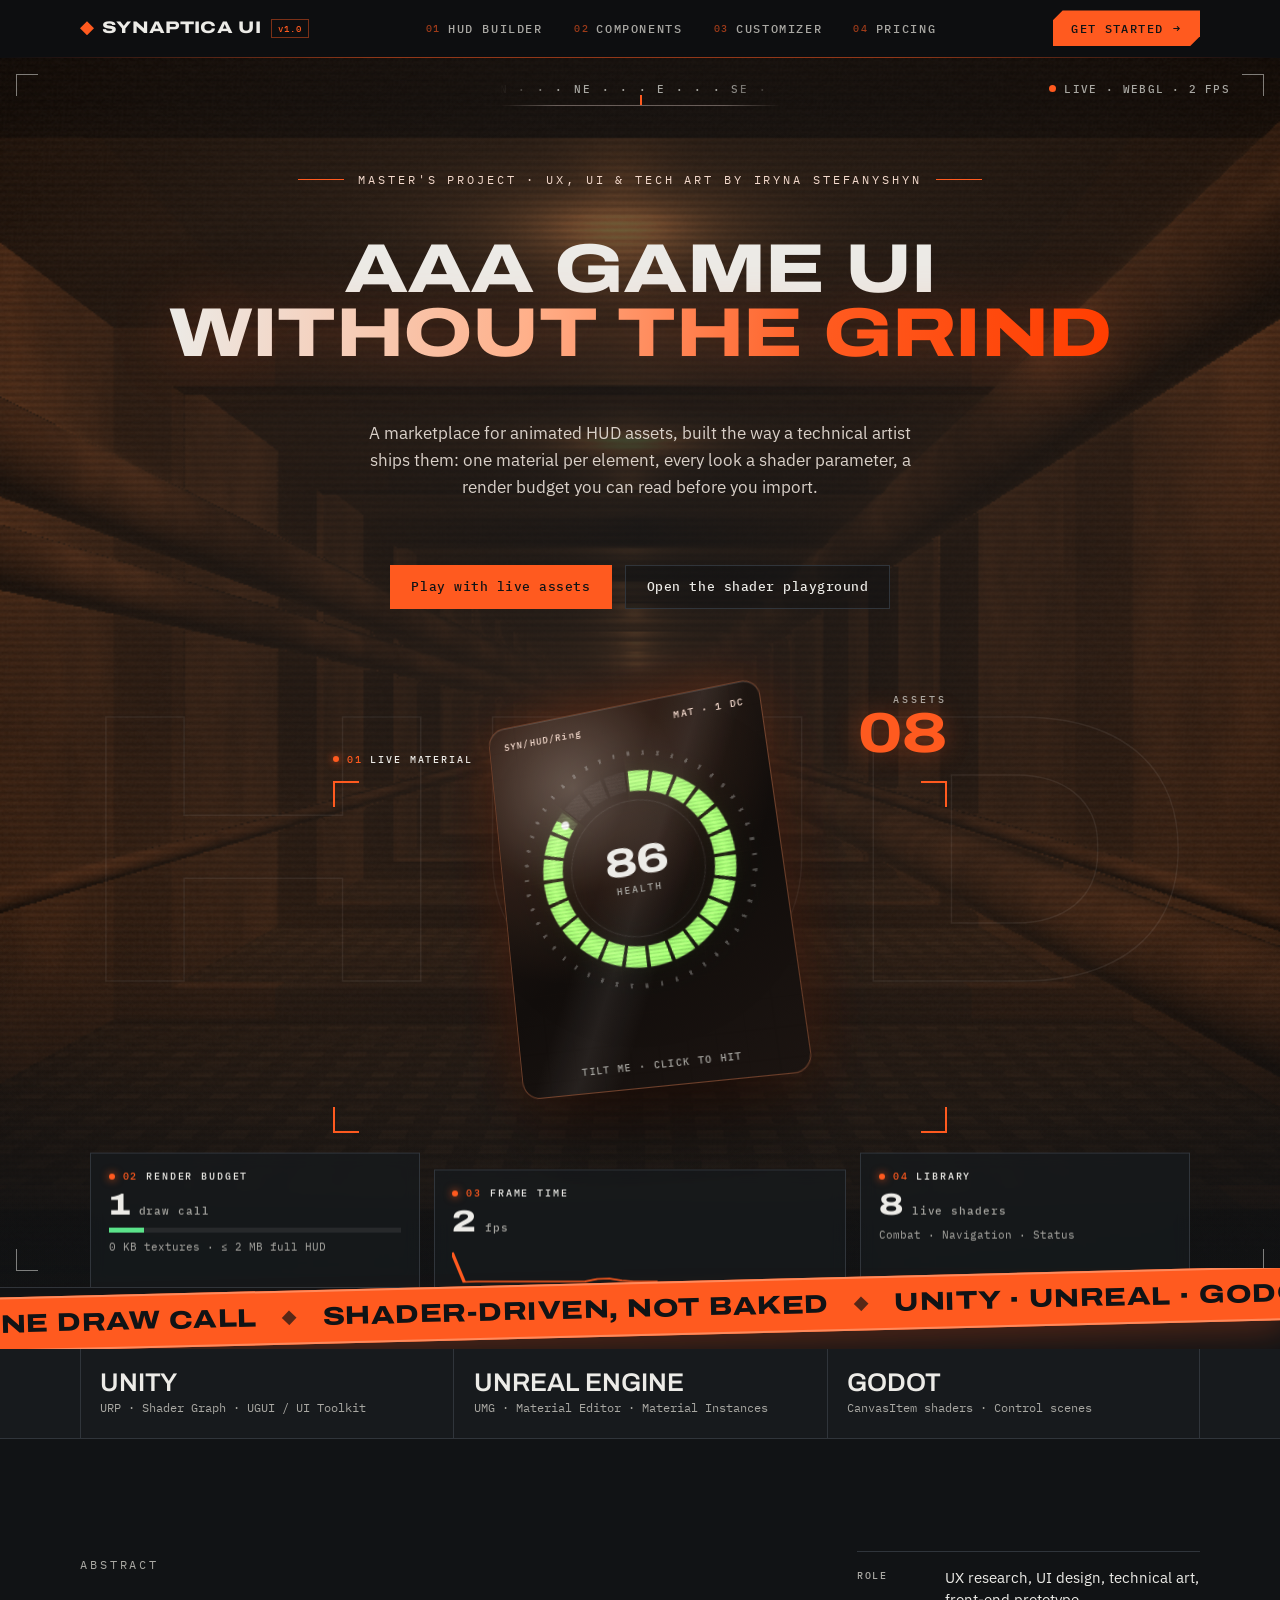
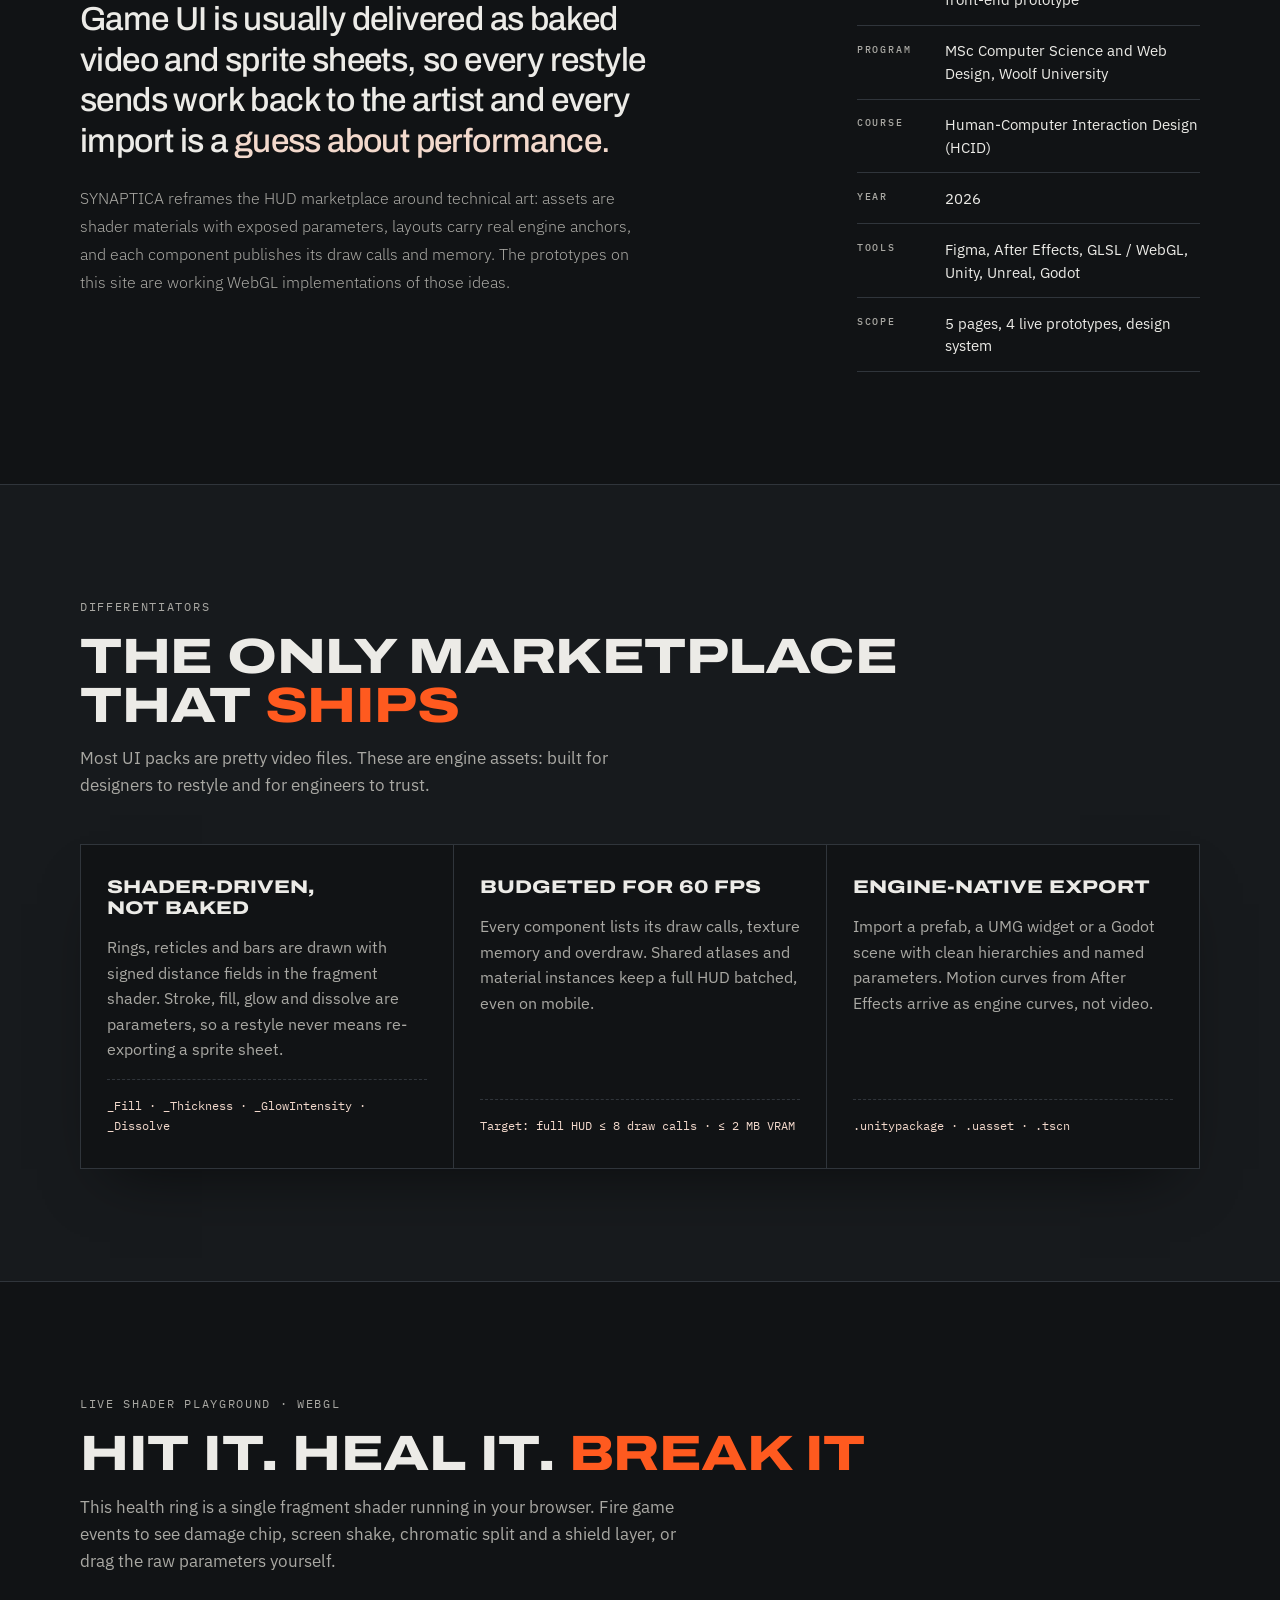
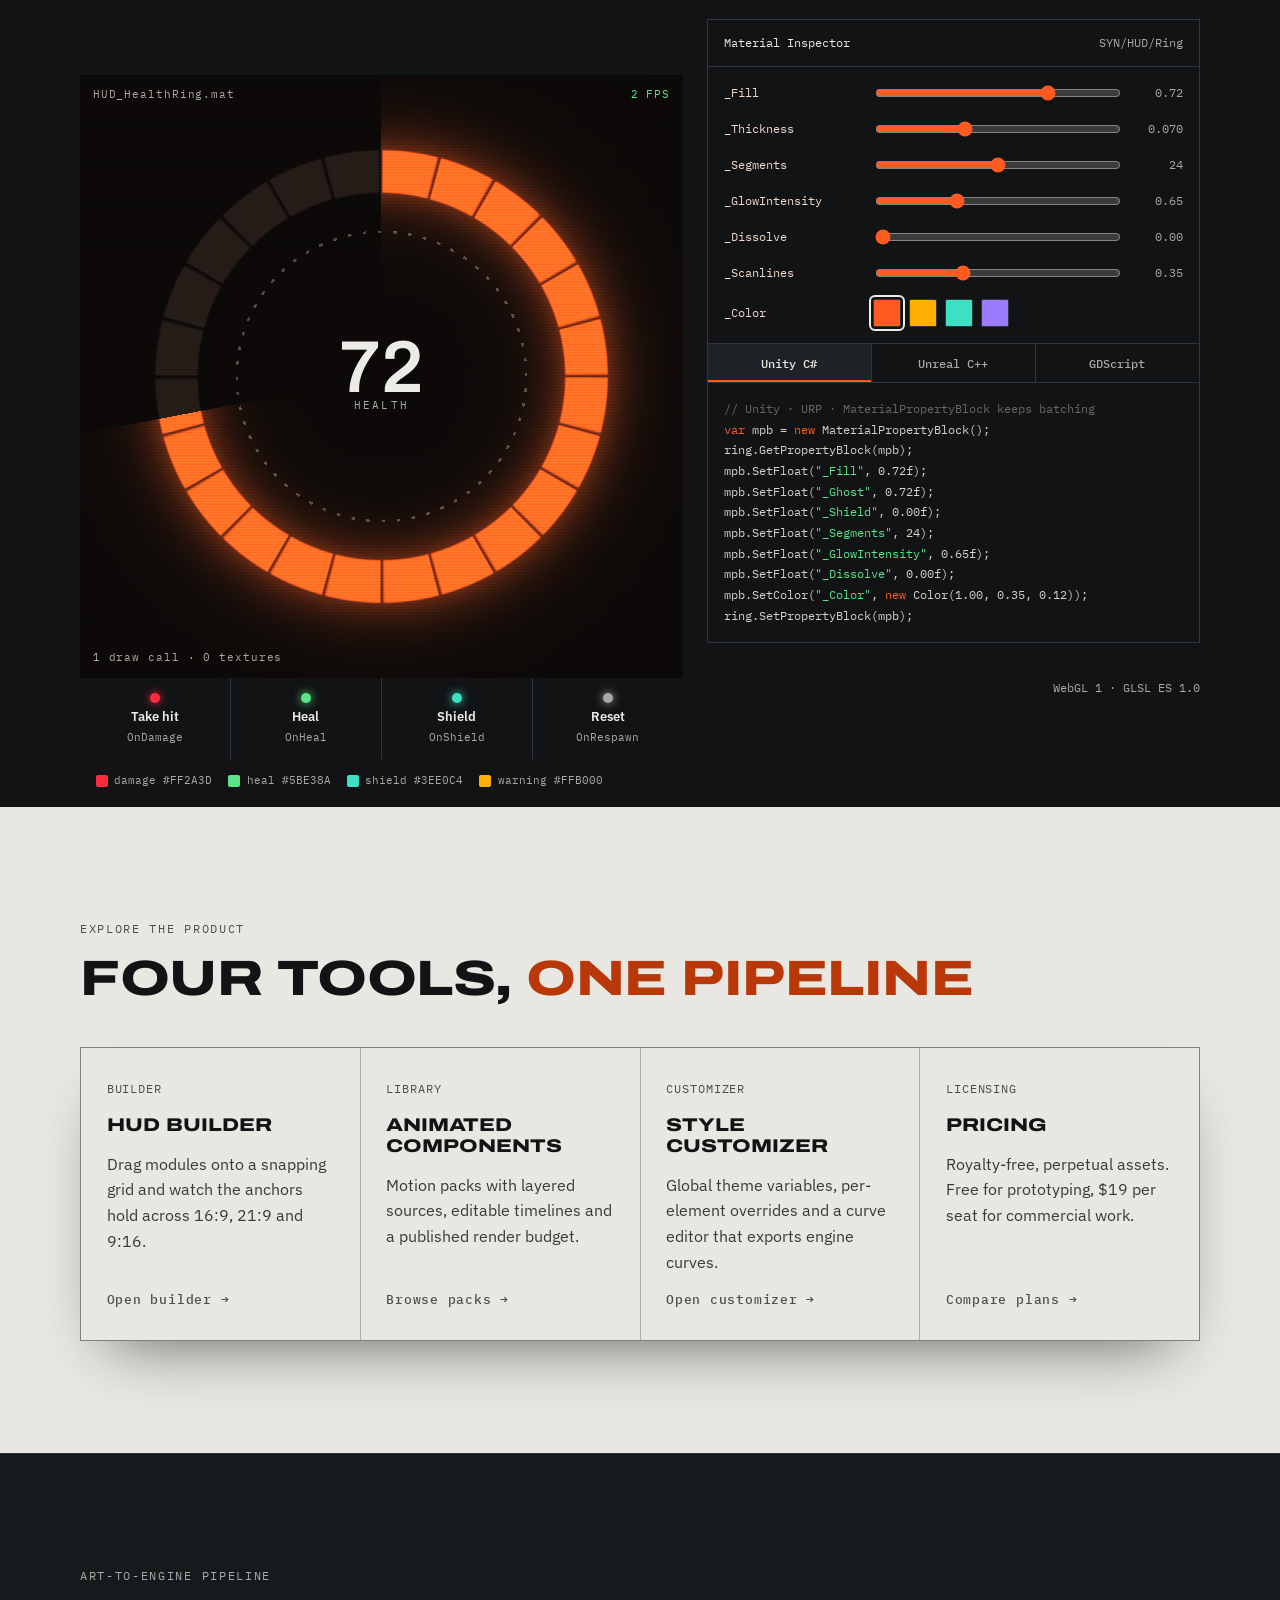
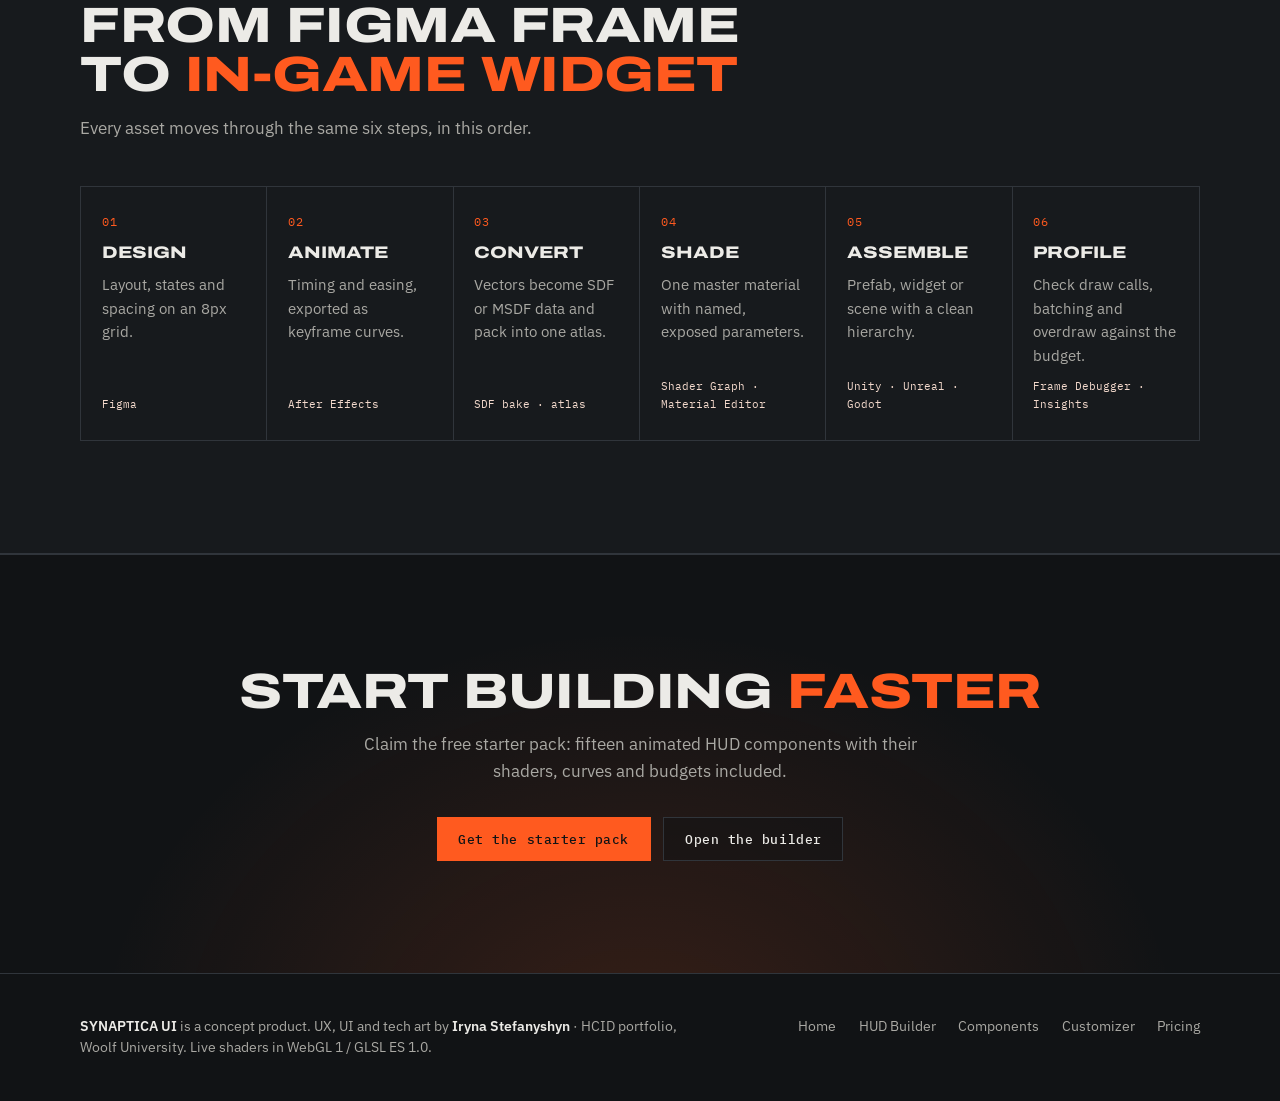
==== commit d9c5be7c: "Restore centered hero, calmer abstract typography Bring back the corridor + holo card hero while a 3" ====
--- a/index.html
+++ b/index.html
@@ -9,7 +9,7 @@
 <meta property="og:description" content="Concept HUD asset marketplace with live WebGL shaders. UX, UI and tech art by Iryna Stefanyshyn.">
 <link rel="preconnect" href="https://fonts.googleapis.com">
 <link rel="preconnect" href="https://fonts.gstatic.com" crossorigin>
-<link rel="stylesheet" href="https://fonts.googleapis.com/css2?family=Archivo:wdth,wght@100..125,400..800&family=IBM+Plex+Sans:wght@400;500;600&family=IBM+Plex+Mono:wght@400;500&display=swap">
+<link rel="stylesheet" href="https://fonts.googleapis.com/css2?family=Archivo:wdth,wght@100..125,400..800&family=IBM+Plex+Sans:wght@300;400;500;600&family=IBM+Plex+Mono:wght@400;500&display=swap">
 <link rel="stylesheet" href="style.css">
 </head>
 <body>
@@ -33,38 +33,42 @@
   </div>
 </header>
 <main>
-<section class="iso-hero" id="top">
-  <div class="iso-floor" aria-hidden="true"></div>
+<section class="hero scene center" id="top">
+  <canvas class="heroGL" aria-label="Real-time raymarched corridor rendered in WebGL"></canvas>
   <div class="hud" aria-hidden="true">
     <span class="corner c1"></span><span class="corner c2"></span><span class="corner c3"></span><span class="corner c4"></span>
     <div class="live"><i></i>LIVE · WEBGL · <span id="heroFps">60</span> FPS</div>
-  </div>
-  <div class="wrap iso-grid">
-    <div class="iso-text">
-      <span class="eyebrow ln-l"><em>01</em> Master's project · UX, UI &amp; tech art</span>
-      <h1>AAA game UI<br><span class="dim">without the grind</span></h1>
-      <p class="lede">A marketplace for animated HUD assets, built the way a technical artist ships them: every look a shader parameter, every asset one draw call.</p>
-      <div class="actions">
-        <a class="btn btn-primary" href="components.html#gallery">Play with live assets</a>
-        <a class="btn btn-ghost" href="#playground">Shader playground</a>
+    <div class="comp w-compass"><div class="tape">N · · · NE · · · E · · · SE · · · S · · · SW · · · W · · · NW · · · N · · · NE · · · E · · · SE · · · S · · · SW · · · W · · · NW · · · </div></div>
+  </div>
+  <div class="wrap hc">
+    <span class="eyebrow ln">Master's project · UX, UI &amp; tech art by Iryna Stefanyshyn</span>
+    <h1>AAA game UI<br><span class="dim">without the grind</span></h1>
+    <p class="lede">A marketplace for animated HUD assets, built the way a technical artist ships them: one material per element, every look a shader parameter, a render budget you can read before you import.</p>
+    <div class="actions">
+      <a class="btn btn-primary" href="components.html#gallery">Play with live assets</a>
+      <a class="btn btn-ghost" href="#playground">Open the shader playground</a>
+    </div>
+    <div class="hstage">
+      <span class="ghost" aria-hidden="true">HUD</span>
+      <span class="hlabel" aria-hidden="true"><i></i><em>01</em> Live material</span>
+      <span class="hcount" aria-hidden="true"><span>Assets</span><b>08</b></span>
+      <span class="br b1" aria-hidden="true"></span><span class="br b2" aria-hidden="true"></span><span class="br b3" aria-hidden="true"></span><span class="br b4" aria-hidden="true"></span>
+      <button class="holo" type="button" aria-label="Live health ring shader on a tilting card. Press to deal damage.">
+        <span class="holo-in">
+          <canvas id="holoGL" aria-hidden="true"></canvas>
+          <span class="holo-glare"></span>
+          <span class="holo-top"><span>SYN/HUD/Ring</span><span>MAT · 1 DC</span></span>
+          <span class="holo-val"><b id="holoHp">72</b>HEALTH</span>
+          <span class="holo-hint">Tilt me · click to hit</span>
+        </span>
+      </button>
+      <div class="hminis" aria-hidden="true">
+        <div class="hmini"><span class="mini-k"><i></i><em>02</em> Render budget</span><b>1 <small>draw call</small></b><span class="mini-row"><i style="width:12%"></i></span><span class="mini-s">0 KB textures · ≤ 2 MB full HUD</span></div>
+        <div class="hmini mid"><span class="mini-k"><i></i><em>03</em> Frame time</span><b><span id="heroFps2">60</span> <small>fps</small></b><svg viewBox="0 0 160 40" preserveAspectRatio="none"><polyline id="fpsLine" fill="none" stroke="currentColor" stroke-width="1.5" points=""/></svg></div>
+        <div class="hmini"><span class="mini-k"><i></i><em>04</em> Library</span><b>8 <small>live shaders</small></b><span class="mini-s">Combat · Navigation · Status</span></div>
       </div>
-      <p class="iso-by">Designed &amp; coded by <b>Iryna Stefanyshyn</b></p>
-    </div>
-    <div class="iso-stage"><div class="iso-stack" role="listbox" aria-label="HUD assets — use arrow keys to switch" tabindex="0"></div><div class="iso-pool" aria-hidden="true"></div></div>
-    <div class="iso-side">
-      <div class="iso-view"><canvas id="isoGL" role="img" aria-label="Live shader preview of the selected HUD asset"></canvas>
-        <span class="iso-vt"><span><i></i>LIVE · <b id="isoFile">HUD_Reticle.mat</b></span><span id="isoIdx">01 / 08</span></span>
-        <output class="iso-read" id="isoRead"></output>
-      </div>
-      <div class="iso-ped" aria-hidden="true"></div>
-      <div class="iso-info">
-        <h2 id="isoName">Dynamic reticle</h2>
-        <p id="isoDesc"></p>
-        <div class="iso-meta"><span class="iso-tag" id="isoCat">Combat</span><span id="isoBudget"></span></div>
-      </div>
-    </div>
-  </div>
-  <div class="iso-keys" aria-hidden="true"><span><kbd>◀</kbd><kbd>▶</kbd> Switch asset</span><span><kbd>A</kbd> Select</span><span><kbd>X</kbd> Fire event</span><span><kbd>B</kbd> Open gallery</span></div>
+    </div>
+  </div>
 </section>
 <div class="ticker-wrap" aria-hidden="true"><div class="ticker"><div class="tk-track"><span>One draw call</span><b>◆</b><span>Shader-driven, not baked</span><b>◆</b><span>Unity · Unreal · Godot</span><b>◆</b><span>Budgeted for 60 fps</span><b>◆</b><span>Built by a tech artist</span><b>◆</b><span>One draw call</span><b>◆</b><span>Shader-driven, not baked</span><b>◆</b><span>Unity · Unreal · Godot</span><b>◆</b><span>Budgeted for 60 fps</span><b>◆</b><span>Built by a tech artist</span><b>◆</b><span>One draw call</span><b>◆</b><span>Shader-driven, not baked</span><b>◆</b><span>Unity · Unreal · Godot</span><b>◆</b><span>Budgeted for 60 fps</span><b>◆</b><span>Built by a tech artist</span><b>◆</b><span>One draw call</span><b>◆</b><span>Shader-driven, not baked</span><b>◆</b><span>Unity · Unreal · Godot</span><b>◆</b><span>Budgeted for 60 fps</span><b>◆</b><span>Built by a tech artist</span><b>◆</b></div></div></div>
 
@@ -77,21 +81,19 @@
 </div>
 
 <section class="block" id="abstract">
-  <div class="wrap abstract">
-    <div class="abs-main">
-      <span class="eyebrow ln-l"><em>01</em> Abstract</span>
-      <p class="abs-q">Game UI usually ships as <s>baked video</s> and <s>sprite sheets</s>. Every restyle goes back to the artist. Every import is a <span class="hl">guess about performance.</span></p>
-      <div class="abs-a">
-        <span class="abs-tag">The idea</span>
-        <p><b>SYNAPTICA</b> treats every HUD asset as a <b>shader material</b> with exposed parameters, real engine anchors and a published render budget. The prototypes on this site are working WebGL implementations of that idea.</p>
-      </div>
-    </div>
-    <dl class="aspec">
-      <div><dt>Role</dt><dd>UX research, UI design, technical art, front-end prototype</dd></div>
-      <div><dt>Program</dt><dd>MSc Computer Science &amp; Web Design, Woolf University</dd></div>
-      <div><dt>Course</dt><dd>Human-Computer Interaction Design (HCID)</dd></div>
-      <div><dt>Tools</dt><dd><span class="tg">Figma</span><span class="tg">After Effects</span><span class="tg">GLSL / WebGL</span><span class="tg">Unity</span><span class="tg">Unreal</span><span class="tg">Godot</span></dd></div>
-      <div class="nums"><div><b>2026</b><span>Year</span></div><div><b>05</b><span>Pages</span></div><div><b>12</b><span>Live shaders</span></div></div>
+  <div class="wrap abstract abs2">
+    <div>
+      <span class="eyebrow">Abstract</span>
+      <p class="abs2-q">Game UI is usually delivered as baked video and sprite sheets, so every restyle sends work back to the artist and every import is a <em>guess about performance.</em></p>
+      <p class="abs2-p">SYNAPTICA reframes the HUD marketplace around technical art: assets are shader materials with exposed parameters, layouts carry real engine anchors, and each component publishes its draw calls and memory. The prototypes on this site are working WebGL implementations of those ideas.</p>
+    </div>
+    <dl>
+      <dt>Role</dt><dd>UX research, UI design, technical art, front-end prototype</dd>
+      <dt>Program</dt><dd>MSc Computer Science and Web Design, Woolf University</dd>
+      <dt>Course</dt><dd>Human-Computer Interaction Design (HCID)</dd>
+      <dt>Year</dt><dd>2026</dd>
+      <dt>Tools</dt><dd>Figma, After Effects, GLSL / WebGL, Unity, Unreal, Godot</dd>
+      <dt>Scope</dt><dd>5 pages, 4 live prototypes, design system</dd>
     </dl>
   </div>
 </section>
@@ -237,8 +239,7 @@
   </div>
 </footer>
 <script src="core.js"></script>
-<script src="gallery.js"></script>
-<script src="menu.js"></script>
+<script src="hero.js"></script>
 <script>
 (function(){
 const {mk,fit,NOISE,reduce,onFrame}=window.SYN;const $=id=>document.getElementById(id);
--- a/style.css
+++ b/style.css
@@ -604,3 +604,15 @@
  .iso-keys{display:none}
 }
 @media (prefers-reduced-motion:reduce){.iso-card,.iso-pool::before{transition:none}.iso-info.swap > *{animation:none}.iso-hero.fired .iso-view{animation:none}}
+
+/* abstract v2 — calm, refined type */
+.abs2{grid-template-columns:1.35fr .65fr;align-items:start}
+.abs2 .eyebrow{letter-spacing:.24em}
+.abs2-q{margin-top:1.4rem;font-family:var(--display);font-weight:500;font-stretch:100%;font-size:clamp(1.55rem,2.6vw,2.25rem);line-height:1.22;letter-spacing:-.018em;color:var(--fg);max-width:30ch;text-wrap:pretty}
+.abs2-q em{font-style:normal;color:var(--accent-soft)}
+.abs2-p{margin-top:1.4rem;font:300 clamp(1rem,1.2vw,1.08rem)/1.75 var(--body);color:var(--muted);max-width:56ch}
+.abs2 dl{grid-template-columns:5.5rem 1fr;gap:0;padding-top:0;border-top:1px solid var(--line);font-size:.95rem}
+.abs2 dt,.abs2 dd{padding:.85rem 0;border-bottom:1px solid var(--line)}
+.abs2 dt{font:500 .64rem var(--mono);letter-spacing:.18em;color:var(--muted);padding-top:1.05rem}
+.abs2 dd{color:var(--fg);font-weight:400;line-height:1.5}
+@media (max-width:860px){.abs2{grid-template-columns:1fr}}
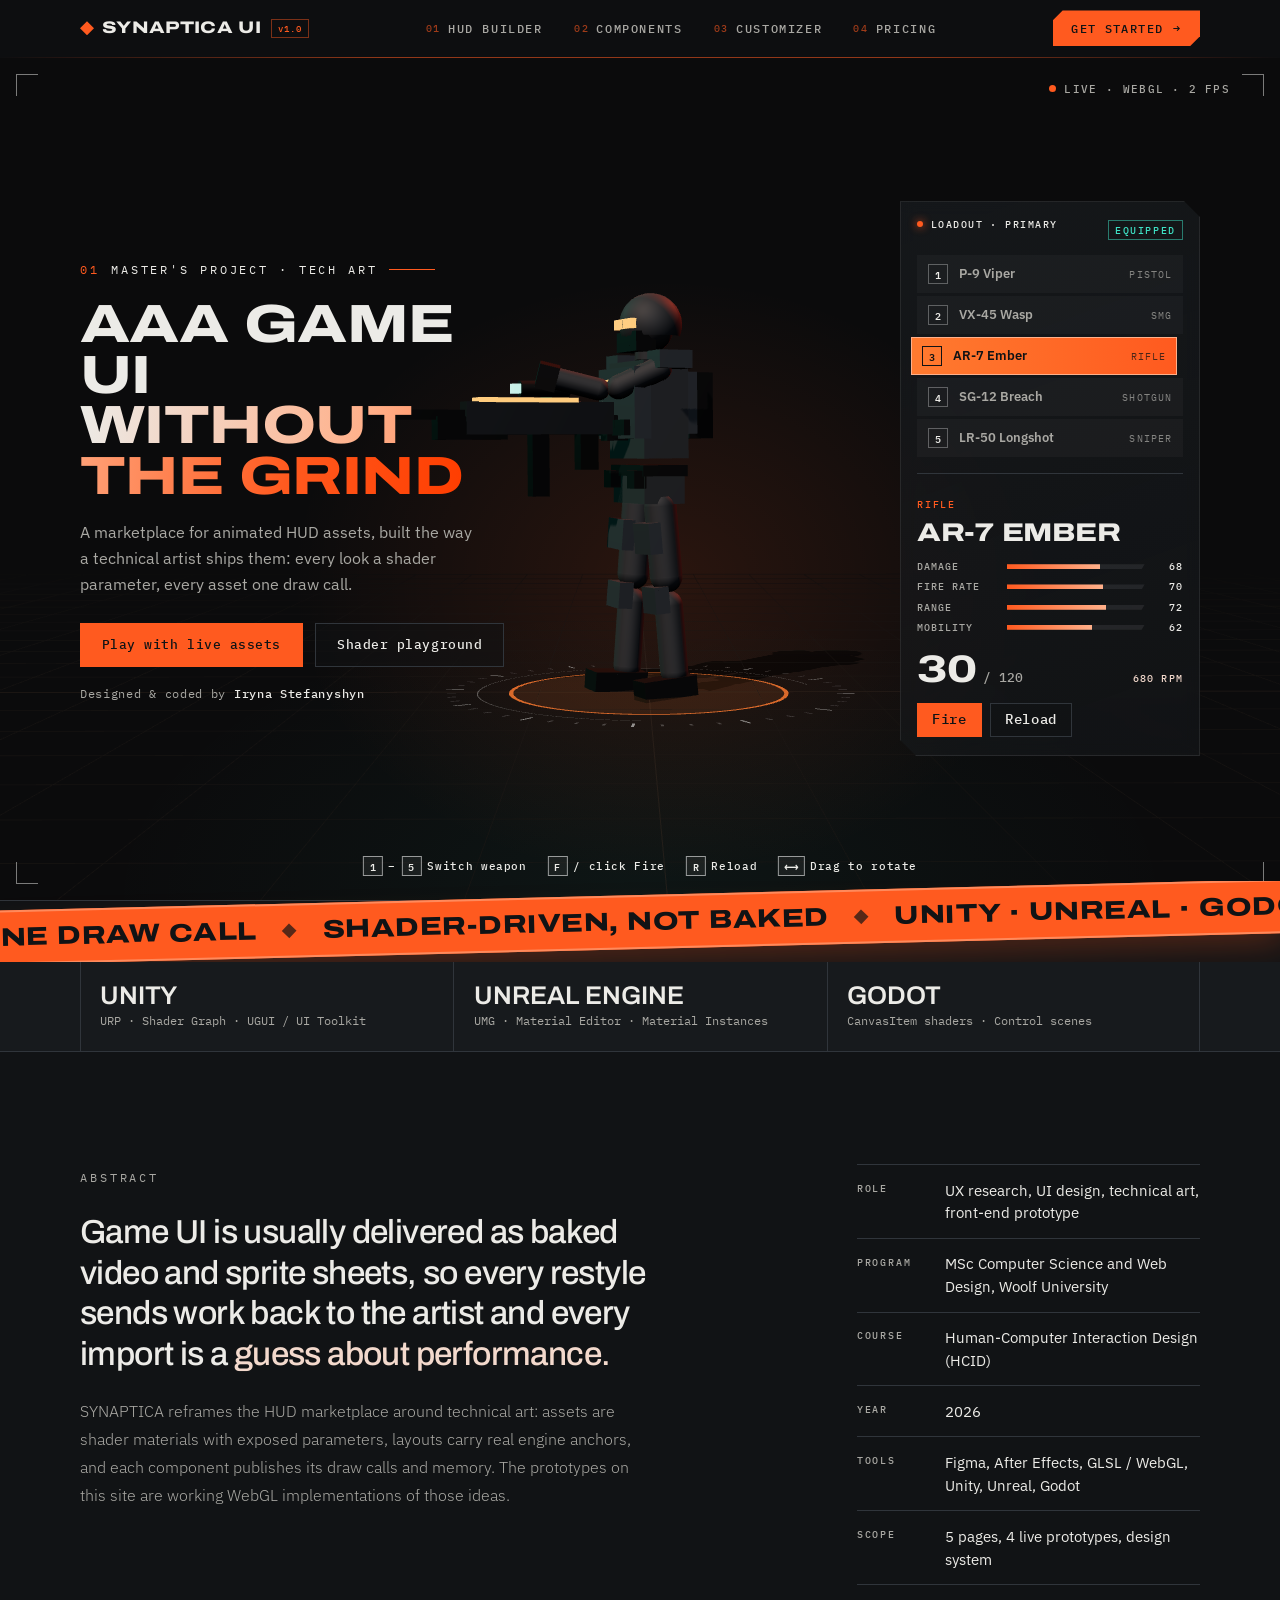
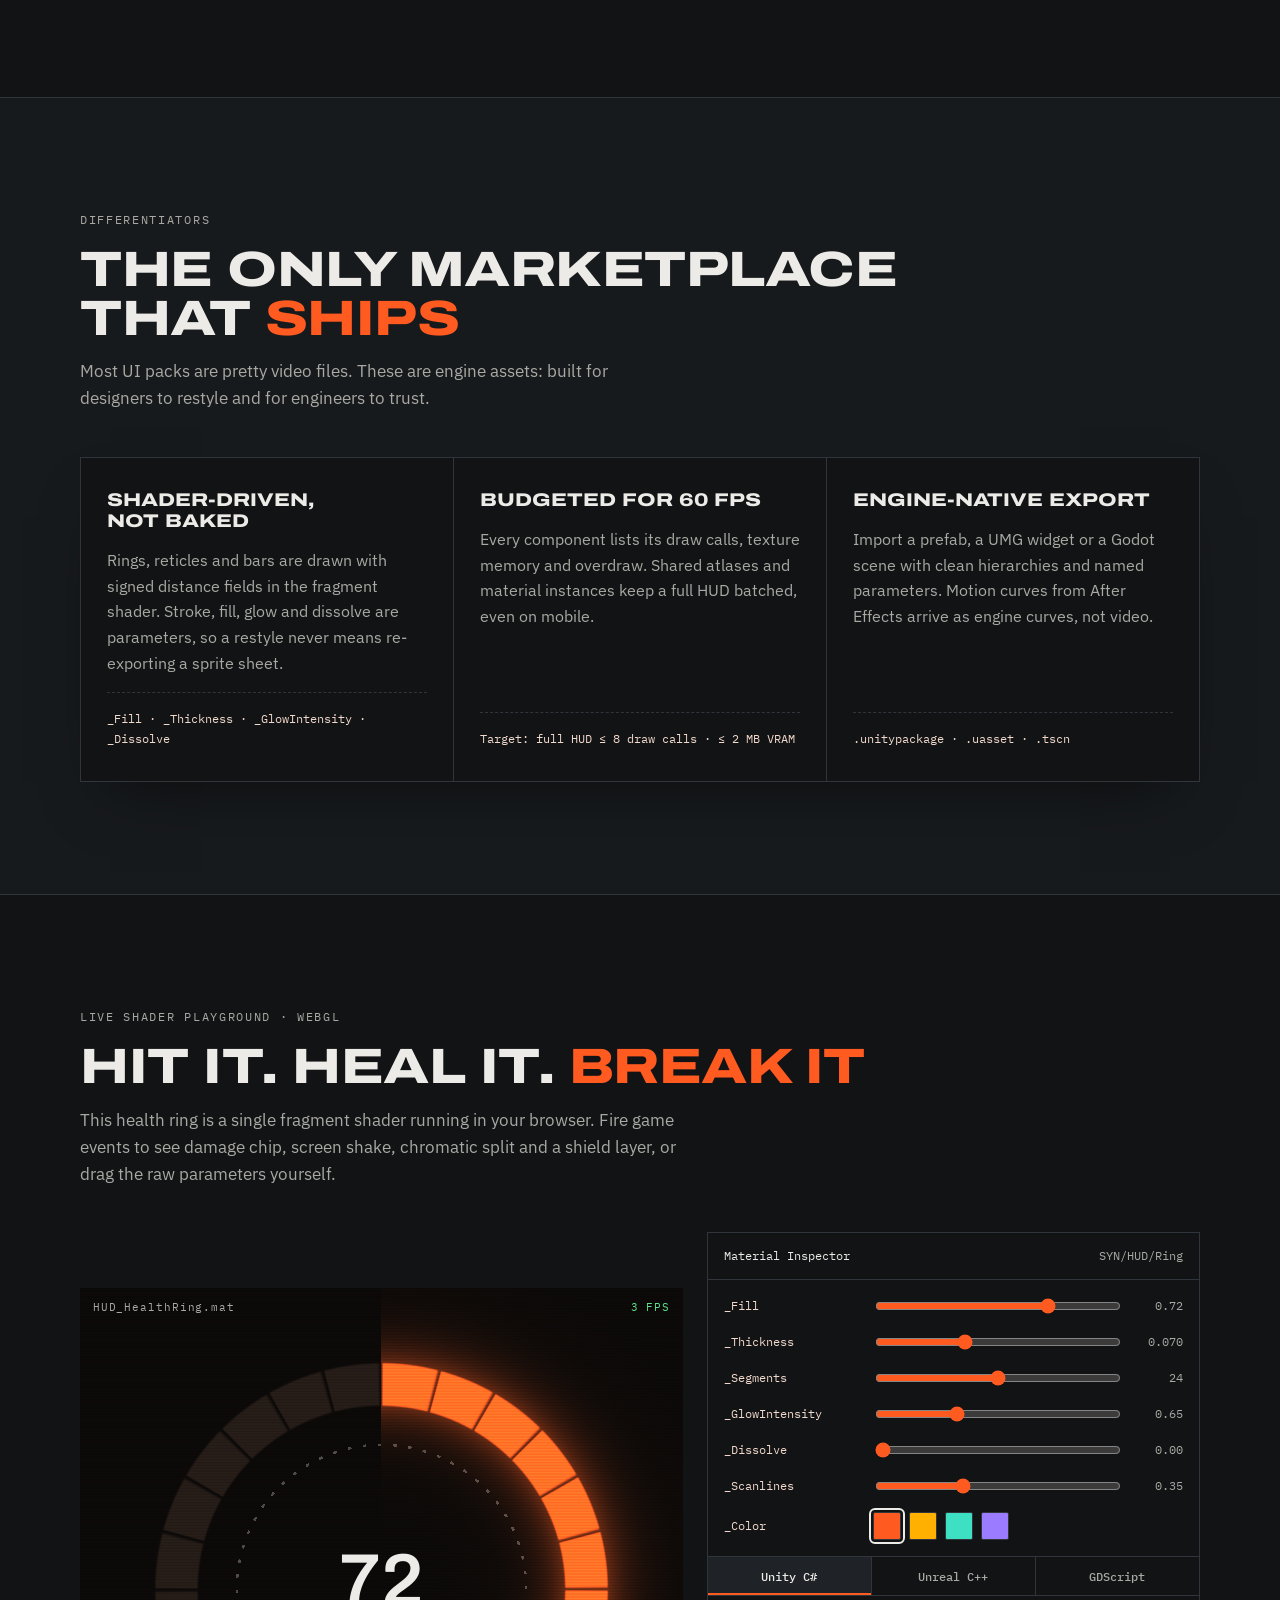
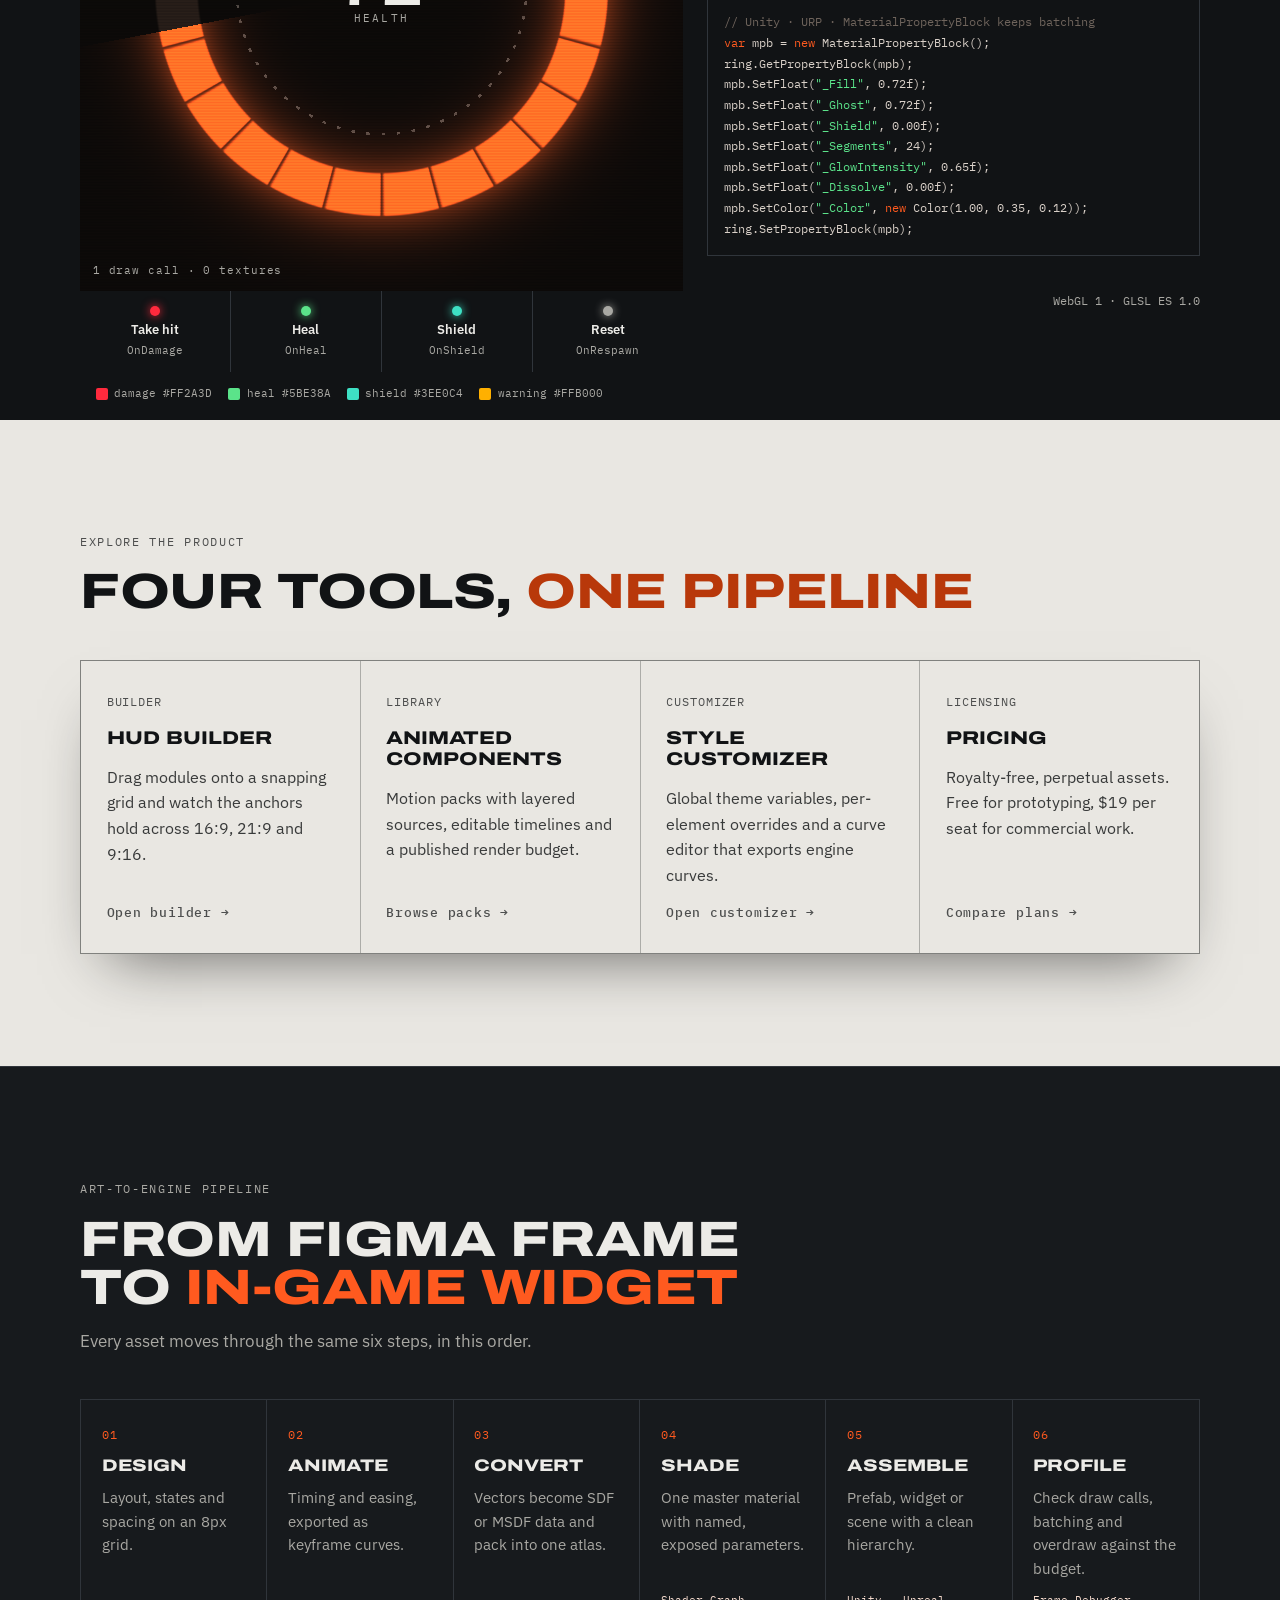
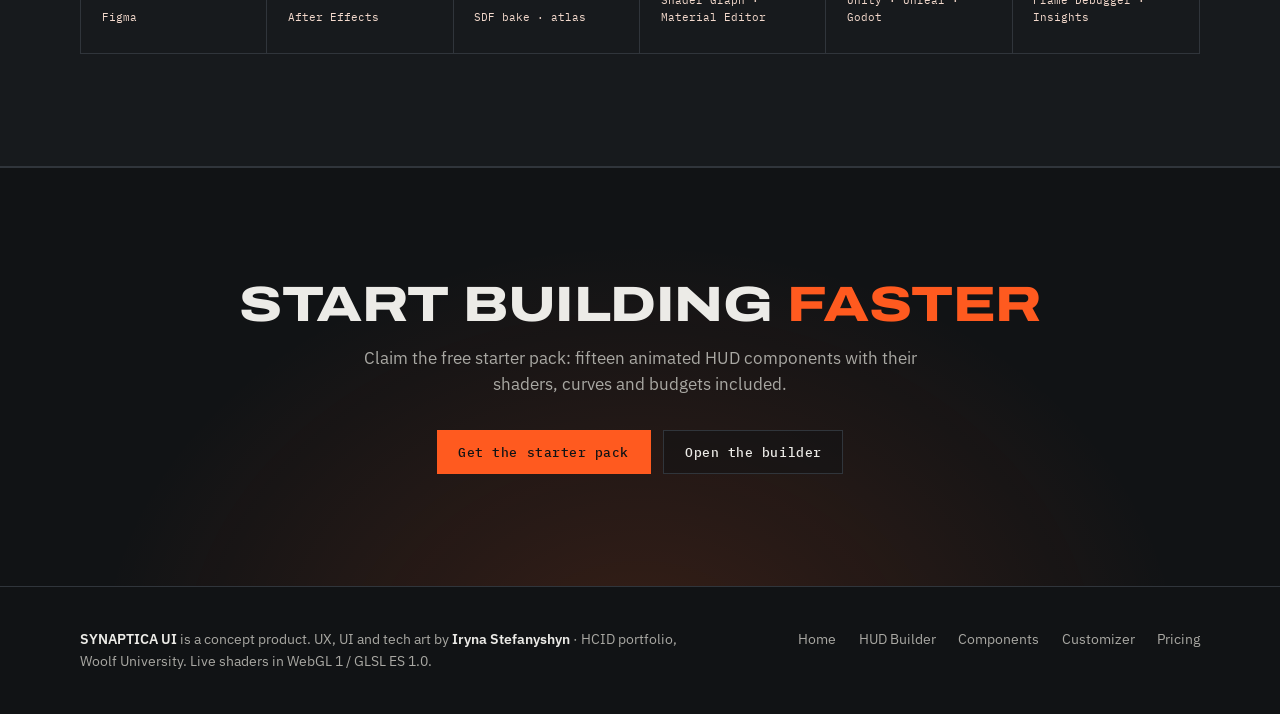
==== commit 4f7f43ae: "Loadout hero: 3D operator with switchable weapons Home hero is now a game loadout screen built in Th" ====
--- a/index.html
+++ b/index.html
@@ -33,42 +33,41 @@
   </div>
 </header>
 <main>
-<section class="hero scene center" id="top">
-  <canvas class="heroGL" aria-label="Real-time raymarched corridor rendered in WebGL"></canvas>
+<section class="lo-hero" id="top">
+  <canvas id="loGL" aria-label="3D operator holding the selected weapon. Drag to rotate, click to fire."></canvas>
   <div class="hud" aria-hidden="true">
     <span class="corner c1"></span><span class="corner c2"></span><span class="corner c3"></span><span class="corner c4"></span>
     <div class="live"><i></i>LIVE · WEBGL · <span id="heroFps">60</span> FPS</div>
-    <div class="comp w-compass"><div class="tape">N · · · NE · · · E · · · SE · · · S · · · SW · · · W · · · NW · · · N · · · NE · · · E · · · SE · · · S · · · SW · · · W · · · NW · · · </div></div>
-  </div>
-  <div class="wrap hc">
-    <span class="eyebrow ln">Master's project · UX, UI &amp; tech art by Iryna Stefanyshyn</span>
-    <h1>AAA game UI<br><span class="dim">without the grind</span></h1>
-    <p class="lede">A marketplace for animated HUD assets, built the way a technical artist ships them: one material per element, every look a shader parameter, a render budget you can read before you import.</p>
-    <div class="actions">
-      <a class="btn btn-primary" href="components.html#gallery">Play with live assets</a>
-      <a class="btn btn-ghost" href="#playground">Open the shader playground</a>
-    </div>
-    <div class="hstage">
-      <span class="ghost" aria-hidden="true">HUD</span>
-      <span class="hlabel" aria-hidden="true"><i></i><em>01</em> Live material</span>
-      <span class="hcount" aria-hidden="true"><span>Assets</span><b>08</b></span>
-      <span class="br b1" aria-hidden="true"></span><span class="br b2" aria-hidden="true"></span><span class="br b3" aria-hidden="true"></span><span class="br b4" aria-hidden="true"></span>
-      <button class="holo" type="button" aria-label="Live health ring shader on a tilting card. Press to deal damage.">
-        <span class="holo-in">
-          <canvas id="holoGL" aria-hidden="true"></canvas>
-          <span class="holo-glare"></span>
-          <span class="holo-top"><span>SYN/HUD/Ring</span><span>MAT · 1 DC</span></span>
-          <span class="holo-val"><b id="holoHp">72</b>HEALTH</span>
-          <span class="holo-hint">Tilt me · click to hit</span>
-        </span>
-      </button>
-      <div class="hminis" aria-hidden="true">
-        <div class="hmini"><span class="mini-k"><i></i><em>02</em> Render budget</span><b>1 <small>draw call</small></b><span class="mini-row"><i style="width:12%"></i></span><span class="mini-s">0 KB textures · ≤ 2 MB full HUD</span></div>
-        <div class="hmini mid"><span class="mini-k"><i></i><em>03</em> Frame time</span><b><span id="heroFps2">60</span> <small>fps</small></b><svg viewBox="0 0 160 40" preserveAspectRatio="none"><polyline id="fpsLine" fill="none" stroke="currentColor" stroke-width="1.5" points=""/></svg></div>
-        <div class="hmini"><span class="mini-k"><i></i><em>04</em> Library</span><b>8 <small>live shaders</small></b><span class="mini-s">Combat · Navigation · Status</span></div>
+  </div>
+  <div class="wrap lo-grid">
+    <div class="lo-text">
+      <span class="eyebrow ln-l"><em>01</em> Master's project · Tech art</span>
+      <h1>AAA game UI<br><span class="dim">without the grind</span></h1>
+      <p class="lede">A marketplace for animated HUD assets, built the way a technical artist ships them: every look a shader parameter, every asset one draw call.</p>
+      <div class="actions">
+        <a class="btn btn-primary" href="components.html#gallery">Play with live assets</a>
+        <a class="btn btn-ghost" href="#playground">Shader playground</a>
       </div>
-    </div>
-  </div>
+      <p class="iso-by">Designed &amp; coded by <b>Iryna Stefanyshyn</b></p>
+    </div>
+    <aside class="lo-panel" aria-label="Loadout">
+      <div class="lo-head"><span class="side-k"><i></i>Loadout · Primary</span><span class="lo-state" id="loState">EQUIPPED</span></div>
+      <div class="lo-list" id="loList" role="listbox" aria-label="Weapons — press 1 to 5" tabindex="0"></div>
+      <div class="lo-sel">
+        <span class="lo-type" id="loType">Rifle</span>
+        <h2 id="loName">AR-7 Ember</h2>
+        <div class="lo-stats">
+          <div class="lo-stat"><span>Damage</span><div><i></i></div><b>0</b></div>
+          <div class="lo-stat"><span>Fire rate</span><div><i></i></div><b>0</b></div>
+          <div class="lo-stat"><span>Range</span><div><i></i></div><b>0</b></div>
+          <div class="lo-stat"><span>Mobility</span><div><i></i></div><b>0</b></div>
+        </div>
+        <div class="lo-ammo"><b id="loAmmo">30</b><span id="loRes">/ 120</span><em id="loRpm">680 RPM</em></div>
+        <div class="lo-btns"><button class="btn btn-primary btn-sm" type="button" id="loFire">Fire</button><button class="btn btn-ghost btn-sm" type="button" id="loReload">Reload</button></div>
+      </div>
+    </aside>
+  </div>
+  <div class="lo-keys" aria-hidden="true"><span><kbd>1</kbd>–<kbd>5</kbd> Switch weapon</span><span><kbd>F</kbd> / click Fire</span><span><kbd>R</kbd> Reload</span><span><kbd>⟷</kbd> Drag to rotate</span></div>
 </section>
 <div class="ticker-wrap" aria-hidden="true"><div class="ticker"><div class="tk-track"><span>One draw call</span><b>◆</b><span>Shader-driven, not baked</span><b>◆</b><span>Unity · Unreal · Godot</span><b>◆</b><span>Budgeted for 60 fps</span><b>◆</b><span>Built by a tech artist</span><b>◆</b><span>One draw call</span><b>◆</b><span>Shader-driven, not baked</span><b>◆</b><span>Unity · Unreal · Godot</span><b>◆</b><span>Budgeted for 60 fps</span><b>◆</b><span>Built by a tech artist</span><b>◆</b><span>One draw call</span><b>◆</b><span>Shader-driven, not baked</span><b>◆</b><span>Unity · Unreal · Godot</span><b>◆</b><span>Budgeted for 60 fps</span><b>◆</b><span>Built by a tech artist</span><b>◆</b><span>One draw call</span><b>◆</b><span>Shader-driven, not baked</span><b>◆</b><span>Unity · Unreal · Godot</span><b>◆</b><span>Budgeted for 60 fps</span><b>◆</b><span>Built by a tech artist</span><b>◆</b></div></div></div>
 
@@ -239,7 +238,7 @@
   </div>
 </footer>
 <script src="core.js"></script>
-<script src="hero.js"></script>
+<script type="module" src="loadout.js"></script>
 <script>
 (function(){
 const {mk,fit,NOISE,reduce,onFrame}=window.SYN;const $=id=>document.getElementById(id);
--- a/style.css
+++ b/style.css
@@ -616,3 +616,64 @@
 .abs2 dt{font:500 .64rem var(--mono);letter-spacing:.18em;color:var(--muted);padding-top:1.05rem}
 .abs2 dd{color:var(--fg);font-weight:400;line-height:1.5}
 @media (max-width:860px){.abs2{grid-template-columns:1fr}}
+
+/* ===== loadout hero (index.html) ===== */
+.lo-hero{position:relative;overflow:hidden;border-bottom:1px solid var(--line);min-height:min(calc(100vh - 58px),900px);background:radial-gradient(ellipse 45% 55% at 52% 62%,rgba(255,90,31,.13),transparent 65%),radial-gradient(ellipse 60% 50% at 50% 100%,rgba(62,224,196,.05),transparent 70%),#0b0b0c}
+#loGL{position:absolute;inset:0;width:100%;height:100%;display:block;cursor:grab;touch-action:pan-y}
+#loGL:active{cursor:grabbing}
+.lo-grid{position:relative;z-index:2;display:flex;justify-content:space-between;align-items:center;gap:2rem;min-height:inherit;padding-block:clamp(56px,7vw,90px) 90px;pointer-events:none}
+.lo-text,.lo-panel{pointer-events:auto}
+.lo-text{max-width:430px}
+.lo-text h1{margin-top:1.1rem;font-size:clamp(2.3rem,4.2vw,4rem);line-height:.94}
+.lo-text h1 .dim{color:transparent;background:linear-gradient(95deg,#ecebe7 0%,#ffb08a 40%,#ff5a1f 75%,#ff3d00 100%);-webkit-background-clip:text;background-clip:text}
+.lo-text .lede{margin-top:1.2rem;font-size:1rem;max-width:40ch}
+.lo-text .actions{margin-top:1.6rem}
+.iso-by{margin-top:1.2rem;font:400 .72rem var(--mono);letter-spacing:.06em;color:var(--muted)}
+.iso-by b{color:var(--fg);font-weight:500}
+.side-k{display:flex;align-items:center;gap:.5rem;font:500 .64rem var(--mono);letter-spacing:.14em;text-transform:uppercase;color:var(--fg)}
+.side-k i{width:6px;height:6px;border-radius:50%;background:var(--accent);box-shadow:0 0 8px var(--accent);animation:blink 1.4s steps(2) infinite}
+.lo-panel{width:min(300px,30vw);background:linear-gradient(160deg,rgba(23,26,29,.82),rgba(23,26,29,.55));border:1px solid rgba(255,255,255,.08);backdrop-filter:blur(8px);-webkit-backdrop-filter:blur(8px);clip-path:polygon(0 0,calc(100% - 16px) 0,100% 16px,100% 100%,16px 100%,0 calc(100% - 16px));padding:1rem 1rem 1.1rem}
+.lo-head{display:flex;justify-content:space-between;align-items:center;margin-bottom:.8rem}
+.lo-state{font:500 .6rem var(--mono);letter-spacing:.16em;color:var(--shield);border:1px solid rgba(62,224,196,.5);padding:.15rem .4rem}
+.lo-hero.low .lo-state{color:var(--warn);border-color:rgba(255,176,0,.5)}
+.lo-list{display:flex;flex-direction:column;gap:3px;outline:none}
+.lo-list:focus-visible{outline:1px dashed var(--accent);outline-offset:4px}
+.lo-w{display:flex;align-items:center;gap:.7rem;width:100%;text-align:left;padding:.5rem .6rem;background:rgba(255,255,255,.03);border:1px solid transparent;color:var(--muted);cursor:pointer;font:inherit;transition:background .2s,border-color .2s,color .2s,transform .2s}
+.lo-w kbd{display:inline-grid;place-items:center;width:20px;height:20px;border:1px solid rgba(255,255,255,.3);font:600 .62rem var(--mono);color:var(--fg)}
+.lo-w span{display:flex;justify-content:space-between;align-items:baseline;gap:.5rem;flex:1;min-width:0}
+.lo-w b{font:600 .82rem var(--body);color:inherit;white-space:nowrap}
+.lo-w em{font:400 .6rem var(--mono);font-style:normal;letter-spacing:.12em;text-transform:uppercase;opacity:.75}
+.lo-w:hover{color:var(--fg);background:rgba(255,255,255,.07)}
+.lo-w.on{color:var(--ink);background:linear-gradient(90deg,#ff7a2f,#ff5a1f);border-color:#ffb08a;transform:translateX(-6px)}
+.lo-w.on kbd{border-color:var(--ink);color:var(--ink)}
+.lo-w:focus-visible{outline:2px solid var(--fg);outline-offset:2px}
+.lo-sel{margin-top:1rem;padding-top:1rem;border-top:1px solid var(--line)}
+.lo-type{font:500 .62rem var(--mono);letter-spacing:.18em;text-transform:uppercase;color:var(--accent)}
+.lo-sel h2{font-size:clamp(1.3rem,2vw,1.7rem);margin-top:.3rem;line-height:1}
+.lo-stats{margin-top:.9rem;display:flex;flex-direction:column;gap:.45rem}
+.lo-stat{display:grid;grid-template-columns:5rem 1fr 1.8rem;align-items:center;gap:.6rem;font:500 .62rem var(--mono);letter-spacing:.1em;text-transform:uppercase;color:var(--muted)}
+.lo-stat div{height:5px;background:rgba(255,255,255,.08);clip-path:polygon(0 0,100% 0,calc(100% - 3px) 100%,0 100%)}
+.lo-stat i{display:block;height:100%;width:0;background:linear-gradient(90deg,var(--accent),#ffb08a);transition:width .55s cubic-bezier(.2,.8,.3,1)}
+.lo-stat b{font-weight:500;color:var(--fg);text-align:right;font-variant-numeric:tabular-nums}
+.lo-ammo{margin-top:1rem;display:flex;align-items:baseline;gap:.4rem}
+.lo-ammo b{font:800 2.4rem/1 var(--display);font-stretch:125%;color:var(--fg);font-variant-numeric:tabular-nums}
+.lo-hero.low .lo-ammo b{color:var(--warn)}
+.lo-ammo span{font:500 .8rem var(--mono);color:var(--muted)}
+.lo-ammo em{margin-left:auto;font:500 .62rem var(--mono);font-style:normal;letter-spacing:.12em;color:var(--accent-soft)}
+.lo-btns{margin-top:.9rem;display:flex;gap:.5rem}
+.lo-hero.swap .lo-sel h2,.lo-hero.swap .lo-type{animation:isoIn .35s cubic-bezier(.2,.8,.3,1) both}
+@keyframes isoIn{from{opacity:0;translate:12px 0}}
+.lo-keys{position:absolute;z-index:3;left:50%;transform:translateX(-50%);bottom:24px;display:flex;gap:1.3rem;font:500 .68rem var(--mono);letter-spacing:.06em;color:var(--fg);white-space:nowrap;pointer-events:none}
+.lo-keys span{display:flex;align-items:center;gap:.35rem}
+.lo-keys kbd{display:inline-grid;place-items:center;min-width:20px;height:20px;padding:0 .3rem;border:1px solid rgba(255,255,255,.55);font:600 .6rem var(--mono);color:var(--fg);background:rgba(255,255,255,.06)}
+.lo-hero.no-gl #loGL{display:none}
+@media (max-width:980px){
+ .lo-hero{min-height:0}
+ #loGL{position:relative;inset:auto;height:min(78vw,460px);order:2}
+ .lo-hero{display:flex;flex-direction:column}
+ .lo-grid{display:contents}
+ .lo-text{order:1;max-width:none;padding:56px clamp(16px,4vw,40px) 0}
+ .lo-panel{order:3;width:auto;margin:0 clamp(16px,4vw,40px) 64px}
+ .lo-keys{display:none}
+}
+.lo-text .eyebrow{white-space:nowrap}
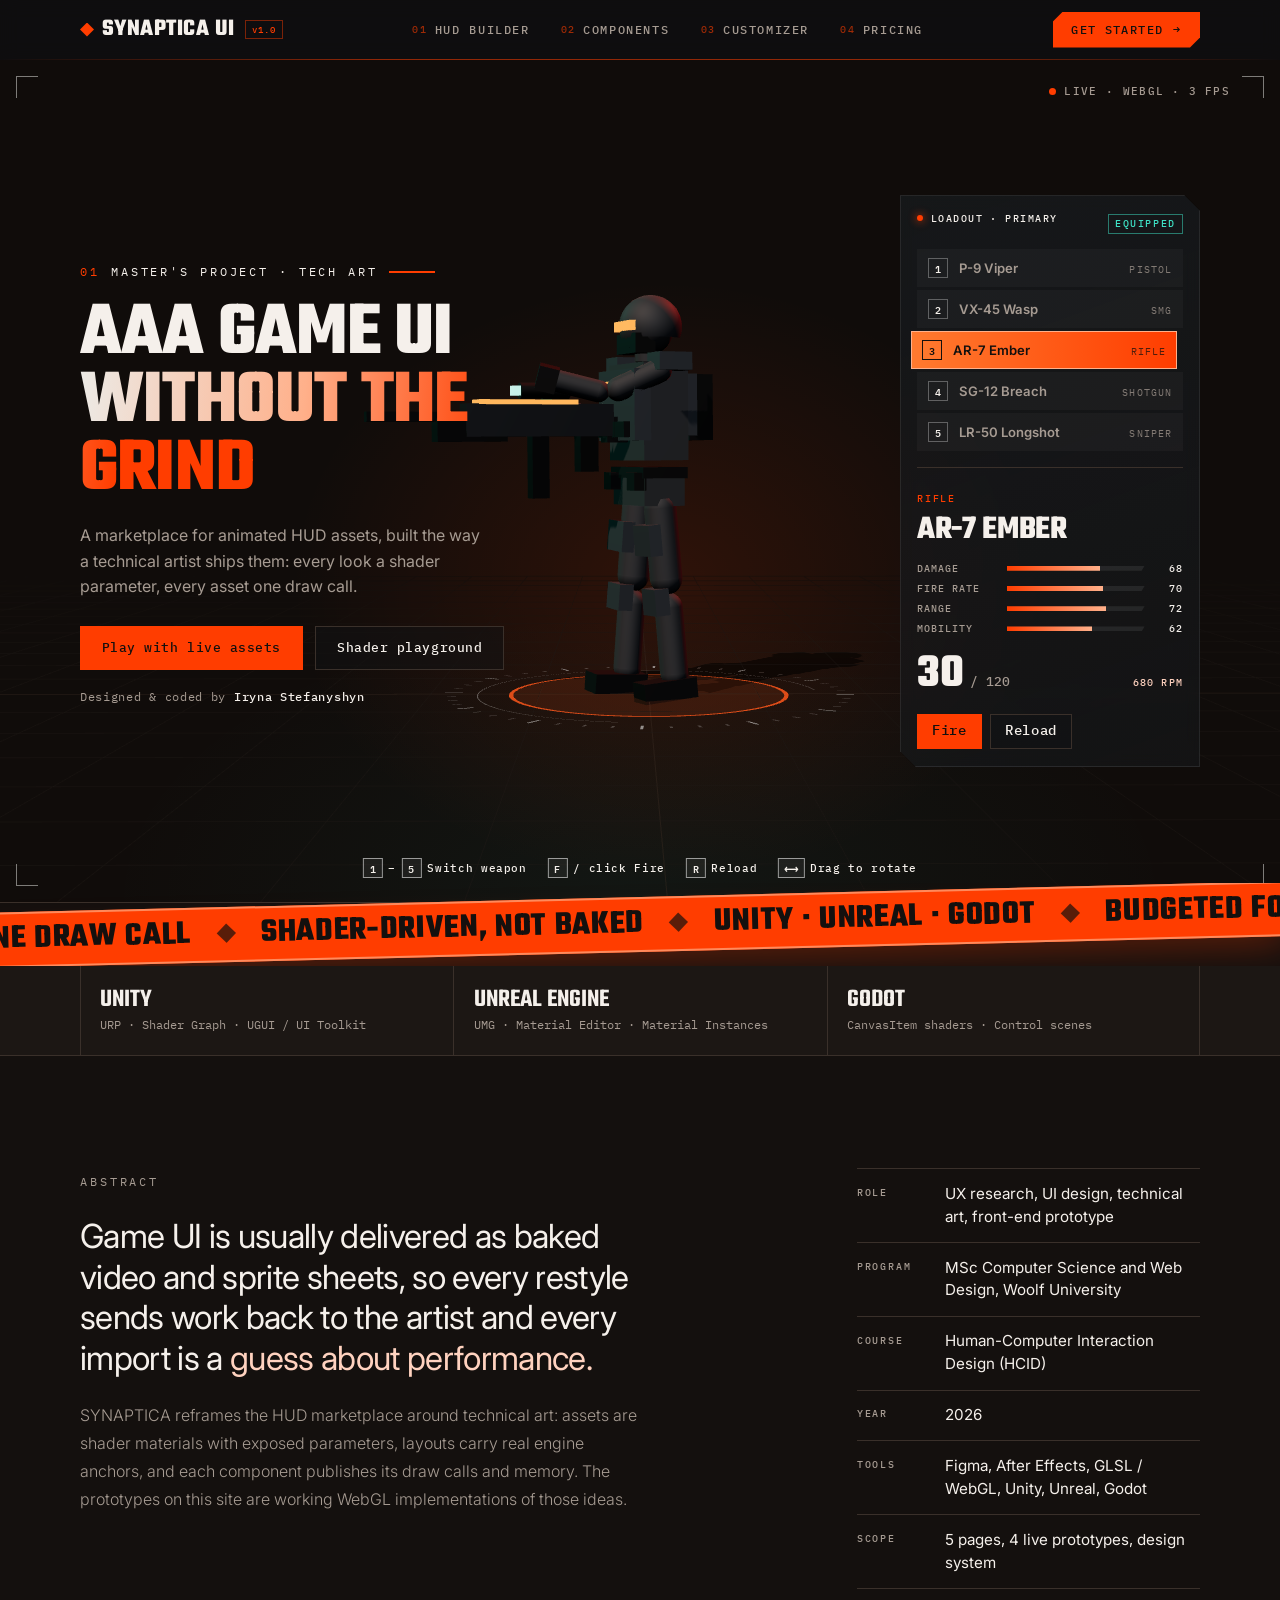
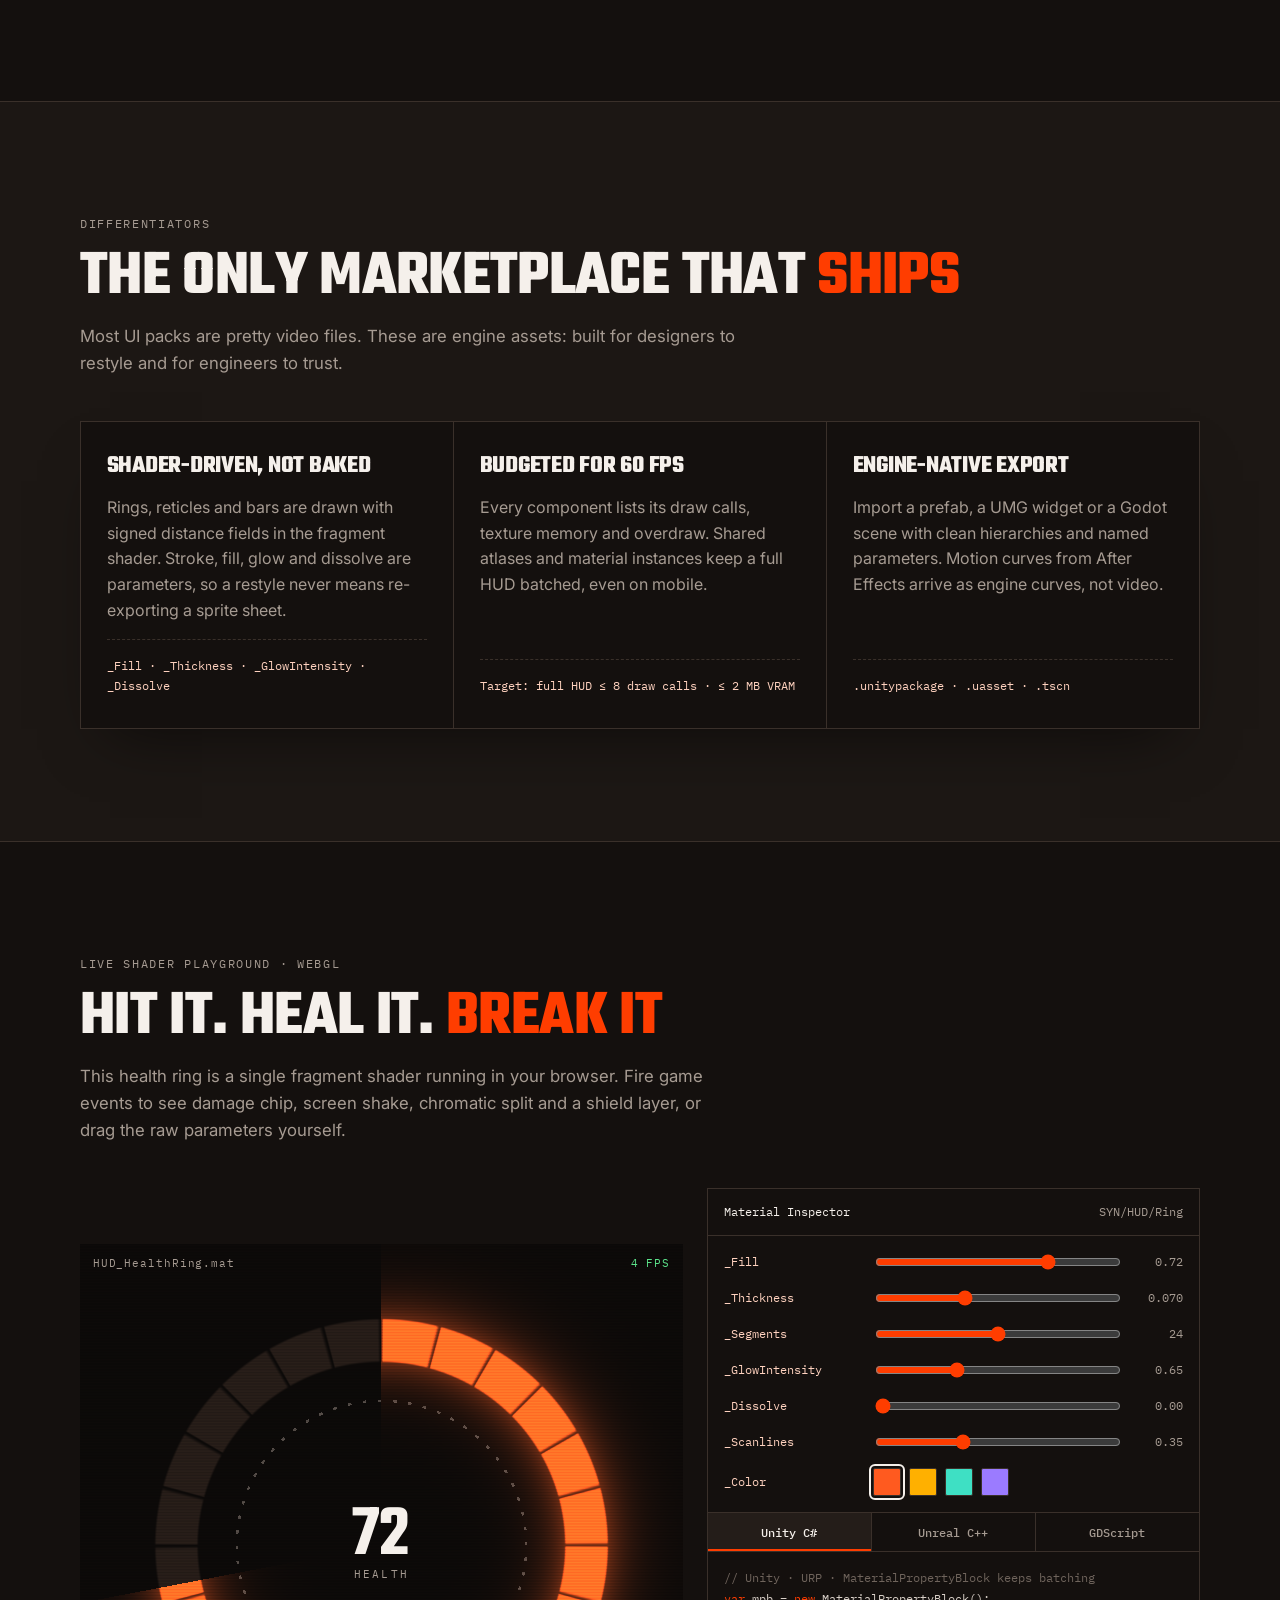
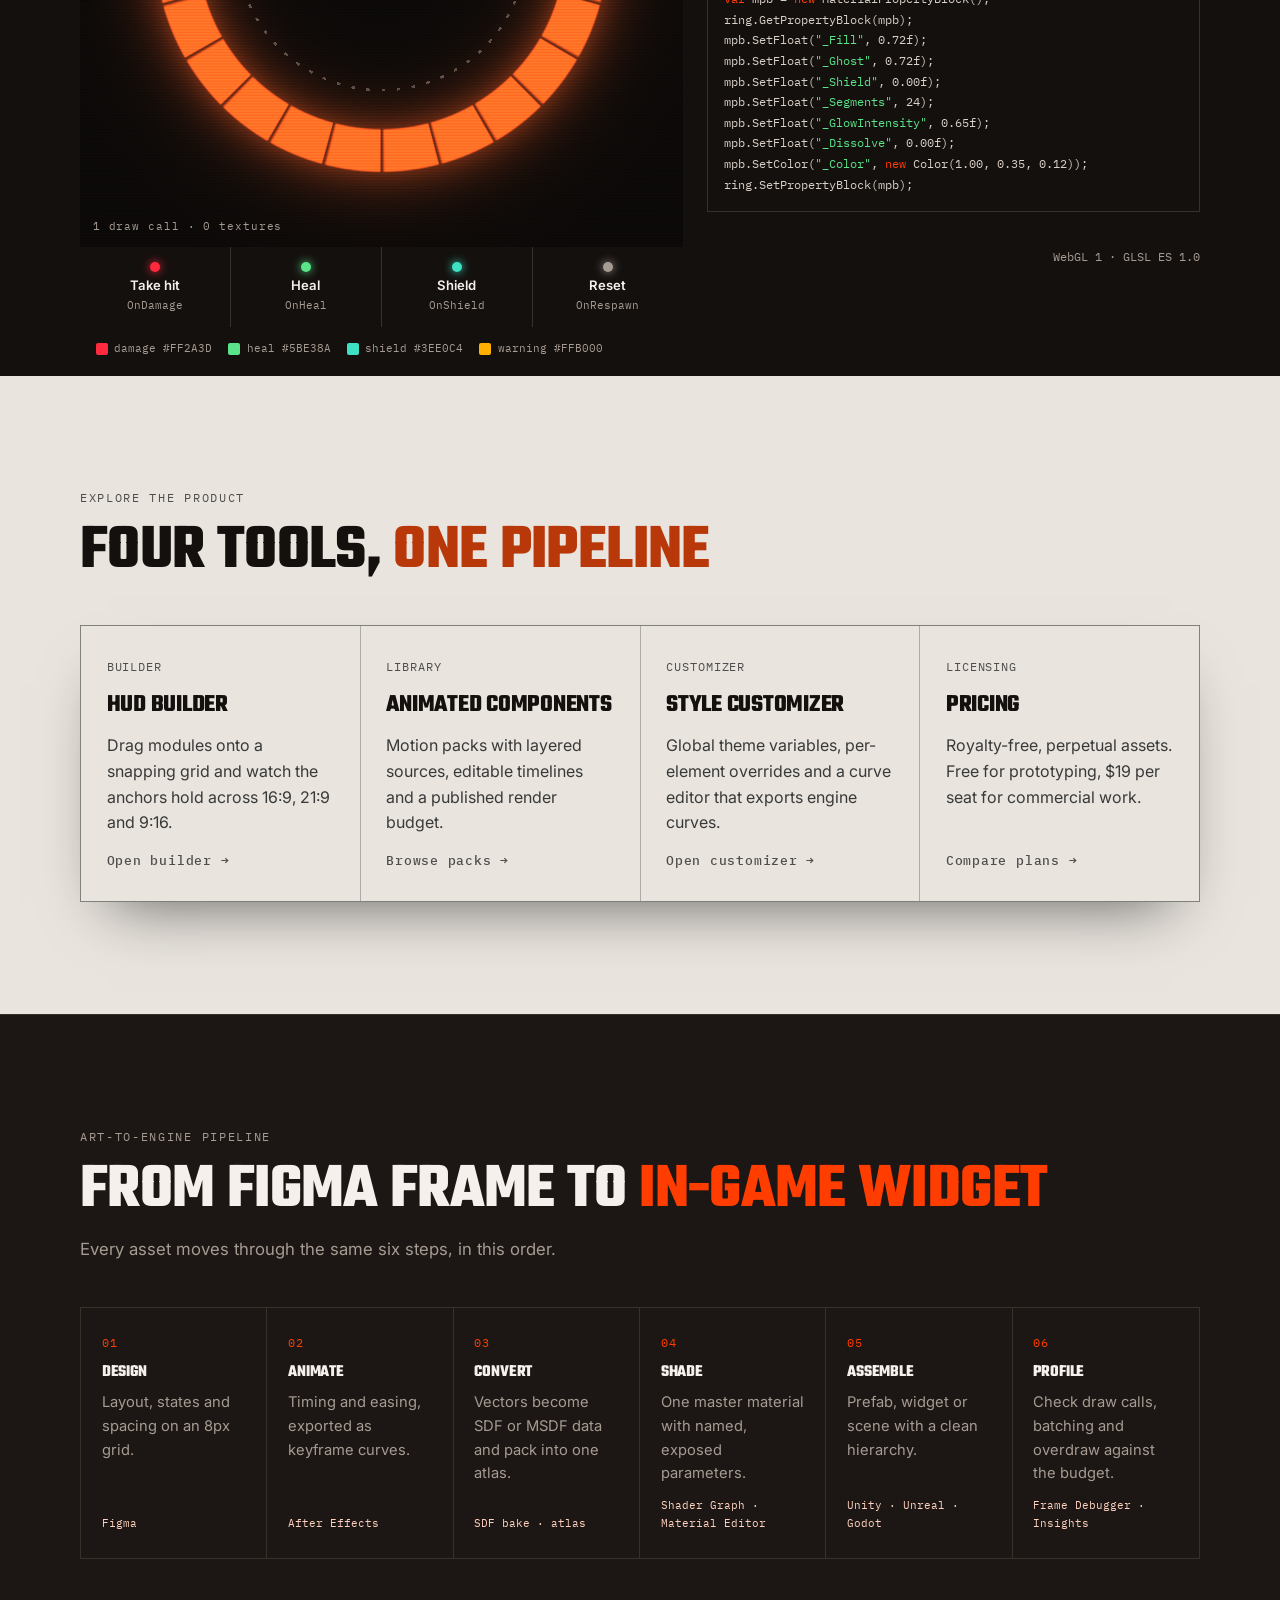
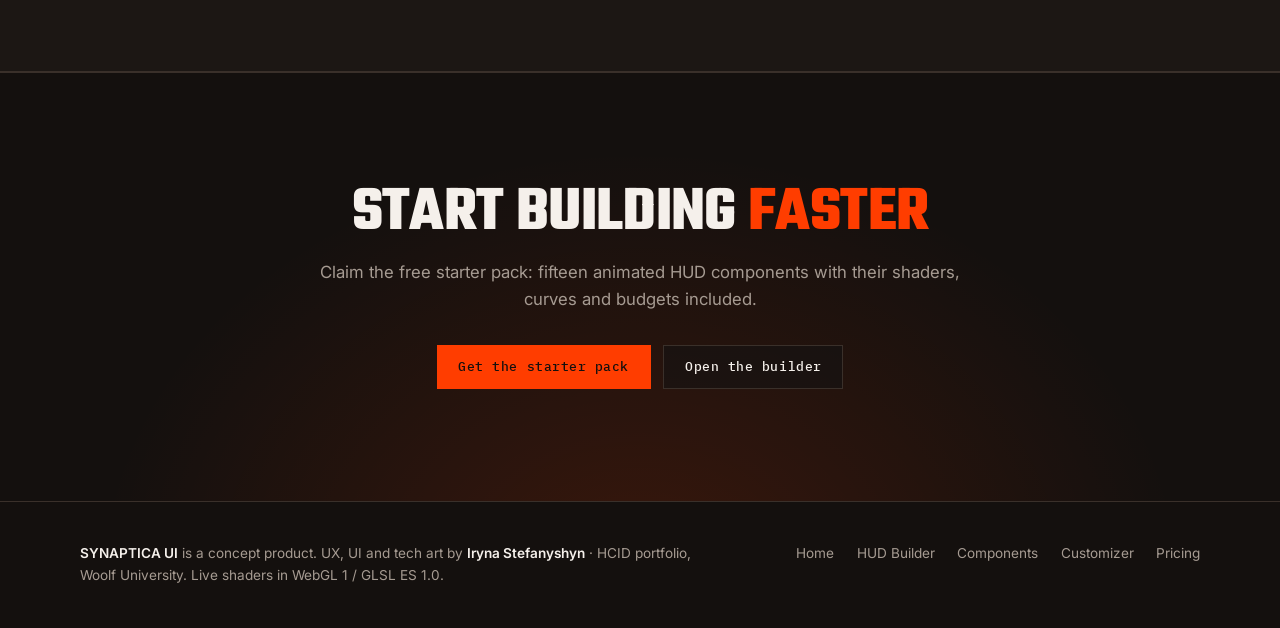
==== commit bfb397be: "Match the Figma design system: Teko + Inter, #FF3D00, warm darks Co-Authored-By: Claude Opus 5.5 <no" ====
--- a/index.html
+++ b/index.html
@@ -9,7 +9,7 @@
 <meta property="og:description" content="Concept HUD asset marketplace with live WebGL shaders. UX, UI and tech art by Iryna Stefanyshyn.">
 <link rel="preconnect" href="https://fonts.googleapis.com">
 <link rel="preconnect" href="https://fonts.gstatic.com" crossorigin>
-<link rel="stylesheet" href="https://fonts.googleapis.com/css2?family=Archivo:wdth,wght@100..125,400..800&family=IBM+Plex+Sans:wght@300;400;500;600&family=IBM+Plex+Mono:wght@400;500&display=swap">
+<link rel="stylesheet" href="https://fonts.googleapis.com/css2?family=Teko:wght@500;600;700&family=Inter:wght@300;400;500;600;700&family=IBM+Plex+Mono:wght@400;500&display=swap">
 <link rel="stylesheet" href="style.css">
 </head>
 <body>
--- a/style.css
+++ b/style.css
@@ -1,10 +1,10 @@
 /* SYNAPTICA UI — shared styles. Layout: one dark game-UI world; shader heroes, 1200px column sections, tech data in mono like an engine inspector. Brand colors from Iryna's Figma system + separate HUD state palette. */
 :root{
-  --bg:#111315;--surface:#171a1d;--raised:#1f2327;--line:#30353b;
-  --fg:#ecebe7;--muted:#a9a8a3;--amber:#e9e7e2;--ink:#111315;--accent:#ff5a1f;--accent-soft:#f3d9cc;
+  --bg:#14100e;--surface:#1c1714;--raised:#241d19;--line:#3a302a;
+  --fg:#f5f0eb;--muted:#a69b92;--amber:#e9e4de;--ink:#14100e;--accent:#ff3d00;--accent-soft:#ffd2bf;
   --damage:#ff2a3d;--heal:#5be38a;--shield:#3ee0c4;--warn:#ffb000;
-  --display:"Archivo","Arial Black",sans-serif;
-  --body:"IBM Plex Sans",system-ui,-apple-system,"Segoe UI",sans-serif;
+  --display:"Teko","Arial Narrow",sans-serif;
+  --body:"Inter",system-ui,-apple-system,"Segoe UI",sans-serif;
   --mono:"IBM Plex Mono",ui-monospace,"SFMono-Regular",Menlo,monospace;
   color-scheme:dark;
 }
@@ -26,7 +26,7 @@
 .lede{color:var(--muted);max-width:60ch;font-size:1.05rem}
 .btn{display:inline-flex;align-items:center;gap:.5rem;font:500 .82rem/1 var(--mono);letter-spacing:.04em;padding:.9rem 1.3rem;border-radius:0;text-decoration:none;border:1px solid transparent;cursor:pointer}
 .btn-primary{background:var(--accent);color:var(--ink)}
-.btn-primary:hover{background:#ff7a47}
+.btn-primary:hover{background:#ff6a33}
 .btn-ghost{border-color:var(--line);color:var(--fg);background:rgba(17,19,21,.5)}
 .btn-ghost:hover{border-color:var(--muted)}
 .btn-sm{padding:.6rem .9rem;font-size:.85rem}
@@ -155,7 +155,7 @@
 @media (max-width:560px){.steps{grid-template-columns:1fr}.steps li{border-right:0}}
 
 /* cta + footer */
-.cta{text-align:center;border-top:1px solid var(--line);background:radial-gradient(ellipse at 50% 120%,rgba(255,90,31,.16),transparent 60%),var(--bg)}
+.cta{text-align:center;border-top:1px solid var(--line);background:radial-gradient(ellipse at 50% 120%,rgba(255,61,0,.16),transparent 60%),var(--bg)}
 .cta .actions{justify-content:center}
 .cta .lede{margin-inline:auto;margin-top:1rem}
 footer{border-top:1px solid var(--line);padding-block:2.6rem;font-size:.85rem;color:var(--muted)}
@@ -422,14 +422,14 @@
 .hero.center .wrap.hc{display:flex;flex-direction:column;align-items:center;grid-template-columns:none;min-height:0;padding-block:clamp(64px,9vw,112px) 0}
 .hero.center .eyebrow{color:var(--accent-soft)}
 .hero.center h1{margin-top:1.1rem;font-size:clamp(2.6rem,7.4vw,6.2rem);line-height:.92}
-.hero.center h1 .dim{color:transparent;background:linear-gradient(95deg,#ecebe7 0%,#ffb08a 38%,#ff5a1f 70%,#ff3d00 100%);-webkit-background-clip:text;background-clip:text;filter:drop-shadow(0 0 28px rgba(255,90,31,.25))}
+.hero.center h1 .dim{color:transparent;background:linear-gradient(95deg,#ecebe7 0%,#ffb08a 38%,#ff3d00 70%,#ff3d00 100%);-webkit-background-clip:text;background-clip:text;filter:drop-shadow(0 0 28px rgba(255,61,0,.25))}
 .hero.center .lede{margin:1.4rem auto 0;max-width:56ch}
 .hero.center .actions{justify-content:center}
 .hstage{position:relative;width:100%;max-width:1100px;margin-top:clamp(28px,5vw,56px);height:clamp(470px,54vw,590px)}
 .hengines{position:absolute;left:0;right:0;top:clamp(60px,9vw,110px);display:flex;justify-content:center;align-items:center;gap:clamp(1rem,4vw,3.4rem);font:800 clamp(.8rem,1.5vw,1.15rem)/1 var(--display);font-stretch:125%;text-transform:uppercase;letter-spacing:.06em;color:rgba(236,235,231,.32);flex-wrap:wrap}
 .hengines span{font:500 .66rem var(--mono);letter-spacing:.16em;color:var(--muted);width:100%;margin-bottom:-.4rem}
 .holo{position:absolute;left:50%;top:0;width:clamp(220px,25vw,290px);aspect-ratio:3/4;padding:0;border:0;background:none;cursor:pointer;transform:translateX(-50%);perspective:900px;z-index:3;color:inherit;font:inherit}
-.holo-in{position:absolute;inset:0;display:block;border-radius:18px;overflow:hidden;transform-style:preserve-3d;transform:rotateX(var(--rx,6deg)) rotateY(var(--ry,-14deg)) rotateZ(-7deg);transition:transform .25s cubic-bezier(.2,.8,.3,1);background:linear-gradient(150deg,#2a1d17,#120e0c 55%,#1b1411);border:1px solid rgba(255,140,90,.35);box-shadow:0 40px 80px -20px rgba(0,0,0,.85),0 0 60px -10px rgba(255,90,31,.35),inset 0 1px 0 rgba(255,255,255,.12)}
+.holo-in{position:absolute;inset:0;display:block;border-radius:18px;overflow:hidden;transform-style:preserve-3d;transform:rotateX(var(--rx,6deg)) rotateY(var(--ry,-14deg)) rotateZ(-7deg);transition:transform .25s cubic-bezier(.2,.8,.3,1);background:linear-gradient(150deg,#2a1d17,#120e0c 55%,#1b1411);border:1px solid rgba(255,140,90,.35);box-shadow:0 40px 80px -20px rgba(0,0,0,.85),0 0 60px -10px rgba(255,61,0,.35),inset 0 1px 0 rgba(255,255,255,.12)}
 .holo:hover .holo-in,.holo:focus-visible .holo-in{transition:transform .08s linear}
 .holo-in canvas{position:absolute;inset:0;width:100%;height:100%;display:block}
 .holo-glare{position:absolute;inset:0;pointer-events:none;mix-blend-mode:screen;background:radial-gradient(circle at var(--gx,30%) var(--gy,20%),rgba(255,220,200,.32),rgba(255,140,90,.08) 30%,transparent 55%),linear-gradient(115deg,transparent 40%,rgba(255,255,255,.07) 50%,transparent 60%)}
@@ -466,14 +466,14 @@
 .hlabel i,.mini-k i{width:6px;height:6px;border-radius:50%;background:var(--accent);box-shadow:0 0 8px var(--accent)}
 .hlabel em,.mini-k em{font-style:normal;color:var(--accent)}
 .hcount{position:absolute;right:calc(50% - clamp(200px,24vw,330px));top:-4px;z-index:3;display:flex;flex-direction:column;align-items:flex-end;font:500 .62rem var(--mono);letter-spacing:.3em;text-transform:uppercase;color:var(--muted)}
-.hcount b{font:800 clamp(2.4rem,4.4vw,3.6rem)/1 var(--display);font-stretch:125%;letter-spacing:0;color:var(--accent);text-shadow:0 0 24px rgba(255,90,31,.35)}
+.hcount b{font:800 clamp(2.4rem,4.4vw,3.6rem)/1 var(--display);font-stretch:125%;letter-spacing:0;color:var(--accent);text-shadow:0 0 24px rgba(255,61,0,.35)}
 .br{position:absolute;width:26px;height:26px;border:2px solid var(--accent);z-index:3;pointer-events:none}
 .b1{left:calc(50% - clamp(200px,24vw,330px));top:84px;border-right:0;border-bottom:0}
 .b2{right:calc(50% - clamp(200px,24vw,330px));top:84px;border-left:0;border-bottom:0}
 .b3{left:calc(50% - clamp(200px,24vw,330px));top:clamp(330px,37vw,410px);border-right:0;border-top:0}
 .b4{right:calc(50% - clamp(200px,24vw,330px));top:clamp(330px,37vw,410px);border-left:0;border-top:0}
 .hengines{z-index:1}
-.ticker{position:relative;z-index:4;overflow:hidden;background:var(--accent);color:var(--ink);transform:rotate(-1.4deg);margin:-6px -2% 0;width:104%;border-block:2px solid #ff8a5c;box-shadow:0 18px 40px -18px rgba(255,90,31,.6)}
+.ticker{position:relative;z-index:4;overflow:hidden;background:var(--accent);color:var(--ink);transform:rotate(-1.4deg);margin:-6px -2% 0;width:104%;border-block:2px solid #ff8a5c;box-shadow:0 18px 40px -18px rgba(255,61,0,.6)}
 .tk-track{display:flex;gap:1.6rem;align-items:center;width:max-content;padding-block:.75rem;animation:tk 28s linear infinite;font:800 clamp(1rem,2.2vw,1.6rem)/1 var(--display);font-stretch:125%;text-transform:uppercase;letter-spacing:.02em;white-space:nowrap}
 .tk-track b{font-size:.7em;opacity:.7}
 @keyframes tk{to{transform:translateX(-50%)}}
@@ -489,7 +489,7 @@
 .eyebrow.ln-l::after{content:"";width:46px;height:1.5px;background:var(--accent)}
 .abs-q{margin-top:1.6rem;font-family:var(--display);font-weight:600;font-stretch:100%;font-size:clamp(1.9rem,3.9vw,3.4rem);line-height:1.08;letter-spacing:-.025em;color:var(--fg);max-width:20ch;text-wrap:balance}
 .abs-q s{text-decoration:none;color:var(--muted);background:linear-gradient(var(--damage),var(--damage)) 0 55%/100% 3px no-repeat;padding-inline:.04em}
-.abs-q .hl{color:transparent;background:linear-gradient(95deg,#ffb08a 0%,#ff5a1f 55%,#ff3d00 100%);-webkit-background-clip:text;background-clip:text;font-style:italic;font-weight:700}
+.abs-q .hl{color:transparent;background:linear-gradient(95deg,#ffb08a 0%,#ff3d00 55%,#ff3d00 100%);-webkit-background-clip:text;background-clip:text;font-style:italic;font-weight:700}
 .abs-a{margin-top:clamp(1.8rem,3vw,2.6rem);display:grid;grid-template-columns:auto 1fr;gap:1.2rem;align-items:start;max-width:58ch;padding-top:1.4rem;border-top:1px solid var(--line)}
 .abs-tag{font:500 .66rem var(--mono);letter-spacing:.18em;text-transform:uppercase;color:var(--ink);background:var(--accent);padding:.35rem .6rem;white-space:nowrap}
 .abs-a p{font:400 clamp(1rem,1.25vw,1.12rem)/1.65 var(--body);color:var(--muted)}
@@ -530,16 +530,16 @@
 @media (max-width:1180px){.side{display:none}}
 
 /* nav — HUD style */
-.nav{background:rgba(13,14,16,.78);border-bottom:1px solid transparent;border-image:linear-gradient(90deg,transparent,rgba(255,90,31,.55) 30%,rgba(255,90,31,.55) 70%,transparent) 1}
+.nav{background:rgba(13,14,16,.78);border-bottom:1px solid transparent;border-image:linear-gradient(90deg,transparent,rgba(255,61,0,.55) 30%,rgba(255,61,0,.55) 70%,transparent) 1}
 .nav .wrap{padding-block:.65rem}
-.logo::after{content:"v1.0";font:500 .58rem var(--mono);letter-spacing:.12em;color:var(--accent);border:1px solid rgba(255,90,31,.45);padding:.12rem .35rem;margin-left:.15rem;font-stretch:100%}
+.logo::after{content:"v1.0";font:500 .58rem var(--mono);letter-spacing:.12em;color:var(--accent);border:1px solid rgba(255,61,0,.45);padding:.12rem .35rem;margin-left:.15rem;font-stretch:100%}
 .links{gap:.35rem;counter-reset:nv;font:500 .72rem var(--mono);letter-spacing:.14em;text-transform:uppercase}
 .links a{counter-increment:nv;position:relative;display:flex;align-items:center;gap:.45rem;padding:.55rem .8rem;color:var(--muted);transition:color .2s,background .2s}
-.links a::before{content:"0" counter(nv);color:rgba(255,90,31,.6);font-size:.62rem}
+.links a::before{content:"0" counter(nv);color:rgba(255,61,0,.6);font-size:.62rem}
 .links a::after{content:"";position:absolute;inset:0;border:1px solid transparent;clip-path:polygon(0 0,8px 0,8px 1px,1px 1px,1px 8px,0 8px,0 100%,8px 100%,8px calc(100% - 1px),1px calc(100% - 1px),1px calc(100% - 8px),0 calc(100% - 8px),0 0,100% 0,calc(100% - 8px) 0,calc(100% - 8px) 1px,calc(100% - 1px) 1px,calc(100% - 1px) 8px,100% 8px,100% 100%,calc(100% - 8px) 100%,calc(100% - 8px) calc(100% - 1px),calc(100% - 1px) calc(100% - 1px),calc(100% - 1px) calc(100% - 8px),100% calc(100% - 8px));transition:border-color .2s}
 .links a:hover{color:var(--fg)}
 .links a:hover::after{border-color:rgba(236,235,231,.6)}
-.links a[aria-current=page]{color:var(--fg);box-shadow:none;background:rgba(255,90,31,.1)}
+.links a[aria-current=page]{color:var(--fg);box-shadow:none;background:rgba(255,61,0,.1)}
 .links a[aria-current=page]::before{color:var(--accent)}
 .links a[aria-current=page]::after{border-color:var(--accent)}
 .nav .cta-btn{clip-path:polygon(10px 0,100% 0,100% calc(100% - 10px),calc(100% - 10px) 100%,0 100%,0 10px);padding:.7rem 1.1rem;text-transform:uppercase;letter-spacing:.12em;font-size:.72rem}
@@ -548,12 +548,12 @@
 .menu summary{clip-path:polygon(8px 0,100% 0,100% calc(100% - 8px),calc(100% - 8px) 100%,0 100%,0 8px);border-radius:0;border-color:var(--accent);color:var(--fg)}
 
 /* ===== isometric menu hero (index.html) ===== */
-.iso-hero{position:relative;overflow:hidden;border-bottom:1px solid var(--line);background:radial-gradient(ellipse 70% 60% at 38% 70%,rgba(255,90,31,.10),transparent 60%),radial-gradient(ellipse 50% 50% at 80% 40%,rgba(62,224,196,.05),transparent 60%),#0b0b0c}
+.iso-hero{position:relative;overflow:hidden;border-bottom:1px solid var(--line);background:radial-gradient(ellipse 70% 60% at 38% 70%,rgba(255,61,0,.10),transparent 60%),radial-gradient(ellipse 50% 50% at 80% 40%,rgba(62,224,196,.05),transparent 60%),#100c0a}
 .iso-floor{position:absolute;inset:0;pointer-events:none;background-image:repeating-linear-gradient(30deg,rgba(255,255,255,.045) 0 1px,transparent 1px 64px),repeating-linear-gradient(-30deg,rgba(255,255,255,.045) 0 1px,transparent 1px 64px);-webkit-mask-image:radial-gradient(ellipse 75% 65% at 45% 72%,#000 20%,transparent 75%);mask-image:radial-gradient(ellipse 75% 65% at 45% 72%,#000 20%,transparent 75%)}
 .iso-grid{position:relative;z-index:2;display:grid;grid-template-columns:minmax(0,1.2fr) minmax(0,.8fr);grid-template-areas:"text side" "stage side";column-gap:2rem;padding-block:clamp(56px,7vw,92px) 84px;min-height:min(calc(100vh - 58px),940px)}
 .iso-text{grid-area:text;max-width:520px;position:relative;z-index:3}
 .iso-text h1{margin-top:1.1rem;font-size:clamp(2.4rem,4.6vw,4.4rem);line-height:.94}
-.iso-text h1 .dim{color:transparent;background:linear-gradient(95deg,#ecebe7 0%,#ffb08a 40%,#ff5a1f 75%,#ff3d00 100%);-webkit-background-clip:text;background-clip:text}
+.iso-text h1 .dim{color:transparent;background:linear-gradient(95deg,#ecebe7 0%,#ffb08a 40%,#ff3d00 75%,#ff3d00 100%);-webkit-background-clip:text;background-clip:text}
 .iso-text .lede{margin-top:1.2rem;font-size:1rem;max-width:44ch}
 .iso-text .actions{margin-top:1.6rem}
 .iso-by{margin-top:1.2rem;font:400 .72rem var(--mono);letter-spacing:.06em;color:var(--muted)}
@@ -569,12 +569,12 @@
 .iso-card{justify-content:flex-start;gap:5px}.iso-card .ic-d{margin-top:auto}
 .iso-card .ic-d{align-self:flex-end;display:flex;flex-direction:column;gap:3px}
 .iso-card .ic-d i{width:3px;height:3px;border-radius:50%;background:rgba(255,255,255,.5)}
-.iso-card.on{transform:skewY(30deg) translateY(-30px);border-color:#ffb08a;background:linear-gradient(170deg,#ffb36a 0%,#ff7a2f 45%,#ff4d12 100%);color:var(--ink);box-shadow:0 0 0 1px rgba(255,140,90,.6),0 26px 50px -10px rgba(255,90,31,.65),0 0 60px rgba(255,90,31,.35)}
+.iso-card.on{transform:skewY(30deg) translateY(-30px);border-color:#ffb08a;background:linear-gradient(170deg,#ffb36a 0%,#ff7a2f 45%,#ff4d12 100%);color:var(--ink);box-shadow:0 0 0 1px rgba(255,140,90,.6),0 26px 50px -10px rgba(255,61,0,.65),0 0 60px rgba(255,61,0,.35)}
 .iso-card.on .ic-n{color:rgba(17,19,21,.7)}
 .iso-card.on .ic-d i{background:var(--ink)}
 .iso-card:focus-visible{outline:2px solid var(--fg);outline-offset:3px}
 .iso-pool{position:absolute;left:0;bottom:0;width:820px;height:600px;transform:scale(var(--s));transform-origin:0 100%;pointer-events:none}
-.iso-pool::before{content:"";position:absolute;left:calc(var(--i,2) * 58px - 40px);bottom:calc(10px + var(--i,2) * 33.5px);width:190px;height:110px;background:radial-gradient(ellipse at center,rgba(255,110,40,.55),rgba(255,90,31,.12) 45%,transparent 70%);filter:blur(6px);transition:left .35s cubic-bezier(.2,.8,.3,1),bottom .35s cubic-bezier(.2,.8,.3,1);z-index:0}
+.iso-pool::before{content:"";position:absolute;left:calc(var(--i,2) * 58px - 40px);bottom:calc(10px + var(--i,2) * 33.5px);width:190px;height:110px;background:radial-gradient(ellipse at center,rgba(255,110,40,.55),rgba(255,61,0,.12) 45%,transparent 70%);filter:blur(6px);transition:left .35s cubic-bezier(.2,.8,.3,1),bottom .35s cubic-bezier(.2,.8,.3,1);z-index:0}
 .iso-side{grid-area:side;align-self:center;display:flex;flex-direction:column;align-items:center;position:relative;z-index:3;padding-top:20px}
 .iso-view{position:relative;width:min(100%,380px);aspect-ratio:1;border:1px solid rgba(255,255,255,.12);background:#0d0a09;clip-path:polygon(18px 0,100% 0,100% calc(100% - 18px),calc(100% - 18px) 100%,0 100%,0 18px);cursor:crosshair}
 .iso-view canvas{position:absolute;inset:0;width:100%;height:100%;display:block}
@@ -582,7 +582,7 @@
 .iso-vt i{display:inline-block;width:6px;height:6px;border-radius:50%;background:var(--heal);margin-right:.4rem;box-shadow:0 0 6px var(--heal)}
 .iso-vt b{color:var(--fg);font-weight:500}
 .iso-read{position:absolute;bottom:.7rem;right:.9rem;font:500 .8rem var(--mono);color:var(--fg);pointer-events:none}
-.iso-ped{width:min(78%,300px);aspect-ratio:2/1;margin-top:-22px;background:radial-gradient(ellipse at center,rgba(255,90,31,.35),transparent 65%);clip-path:polygon(50% 0,100% 50%,50% 100%,0 50%);position:relative;z-index:-1}
+.iso-ped{width:min(78%,300px);aspect-ratio:2/1;margin-top:-22px;background:radial-gradient(ellipse at center,rgba(255,61,0,.35),transparent 65%);clip-path:polygon(50% 0,100% 50%,50% 100%,0 50%);position:relative;z-index:-1}
 .iso-ped::after{content:"";position:absolute;inset:18%;clip-path:polygon(50% 0,100% 50%,50% 100%,0 50%);border:0;background:repeating-linear-gradient(30deg,rgba(255,140,90,.25) 0 1px,transparent 1px 14px),repeating-linear-gradient(-30deg,rgba(255,140,90,.25) 0 1px,transparent 1px 14px)}
 .iso-info{width:min(100%,380px);margin-top:-6px}
 .iso-info h2{font-size:clamp(1.6rem,2.6vw,2.4rem);line-height:.95;transform:skewY(-6deg);transform-origin:0 0;color:var(--fg)}
@@ -618,14 +618,14 @@
 @media (max-width:860px){.abs2{grid-template-columns:1fr}}
 
 /* ===== loadout hero (index.html) ===== */
-.lo-hero{position:relative;overflow:hidden;border-bottom:1px solid var(--line);min-height:min(calc(100vh - 58px),900px);background:radial-gradient(ellipse 45% 55% at 52% 62%,rgba(255,90,31,.13),transparent 65%),radial-gradient(ellipse 60% 50% at 50% 100%,rgba(62,224,196,.05),transparent 70%),#0b0b0c}
+.lo-hero{position:relative;overflow:hidden;border-bottom:1px solid var(--line);min-height:min(calc(100vh - 58px),900px);background:radial-gradient(ellipse 45% 55% at 52% 62%,rgba(255,61,0,.13),transparent 65%),radial-gradient(ellipse 60% 50% at 50% 100%,rgba(62,224,196,.05),transparent 70%),#100c0a}
 #loGL{position:absolute;inset:0;width:100%;height:100%;display:block;cursor:grab;touch-action:pan-y}
 #loGL:active{cursor:grabbing}
 .lo-grid{position:relative;z-index:2;display:flex;justify-content:space-between;align-items:center;gap:2rem;min-height:inherit;padding-block:clamp(56px,7vw,90px) 90px;pointer-events:none}
 .lo-text,.lo-panel{pointer-events:auto}
 .lo-text{max-width:430px}
 .lo-text h1{margin-top:1.1rem;font-size:clamp(2.3rem,4.2vw,4rem);line-height:.94}
-.lo-text h1 .dim{color:transparent;background:linear-gradient(95deg,#ecebe7 0%,#ffb08a 40%,#ff5a1f 75%,#ff3d00 100%);-webkit-background-clip:text;background-clip:text}
+.lo-text h1 .dim{color:transparent;background:linear-gradient(95deg,#ecebe7 0%,#ffb08a 40%,#ff3d00 75%,#ff3d00 100%);-webkit-background-clip:text;background-clip:text}
 .lo-text .lede{margin-top:1.2rem;font-size:1rem;max-width:40ch}
 .lo-text .actions{margin-top:1.6rem}
 .iso-by{margin-top:1.2rem;font:400 .72rem var(--mono);letter-spacing:.06em;color:var(--muted)}
@@ -644,7 +644,7 @@
 .lo-w b{font:600 .82rem var(--body);color:inherit;white-space:nowrap}
 .lo-w em{font:400 .6rem var(--mono);font-style:normal;letter-spacing:.12em;text-transform:uppercase;opacity:.75}
 .lo-w:hover{color:var(--fg);background:rgba(255,255,255,.07)}
-.lo-w.on{color:var(--ink);background:linear-gradient(90deg,#ff7a2f,#ff5a1f);border-color:#ffb08a;transform:translateX(-6px)}
+.lo-w.on{color:var(--ink);background:linear-gradient(90deg,#ff7a2f,#ff3d00);border-color:#ffb08a;transform:translateX(-6px)}
 .lo-w.on kbd{border-color:var(--ink);color:var(--ink)}
 .lo-w:focus-visible{outline:2px solid var(--fg);outline-offset:2px}
 .lo-sel{margin-top:1rem;padding-top:1rem;border-top:1px solid var(--line)}
@@ -677,3 +677,17 @@
  .lo-keys{display:none}
 }
 .lo-text .eyebrow{white-space:nowrap}
+
+/* Figma system: Teko headings need more size; no width axis */
+h1,h2,h3{font-stretch:normal;font-weight:700;line-height:.9;letter-spacing:-.01em}
+h1{font-size:clamp(3.2rem,8vw,6.6rem)}
+h2{font-size:clamp(2.6rem,5.4vw,4rem)}
+h3{font-size:1.55rem;line-height:1}
+.lo-text h1{font-size:clamp(3.2rem,6vw,5.6rem);line-height:.88}
+.logo{font-stretch:normal;font-size:1.5rem;letter-spacing:.02em}
+.lo-ammo b,.hmini b,.aspec .nums b,.hcount b,.tk-track{font-stretch:normal}
+.lo-ammo b{font-size:3rem}
+.lo-sel h2{font-size:clamp(1.9rem,2.6vw,2.3rem)}
+.abs2-q{font-family:var(--body);font-weight:400;letter-spacing:-.02em}
+.tk-track{font-size:clamp(1.4rem,2.8vw,2.1rem);padding-block:.55rem}
+.btn-primary:hover{background:#ff6a33}
